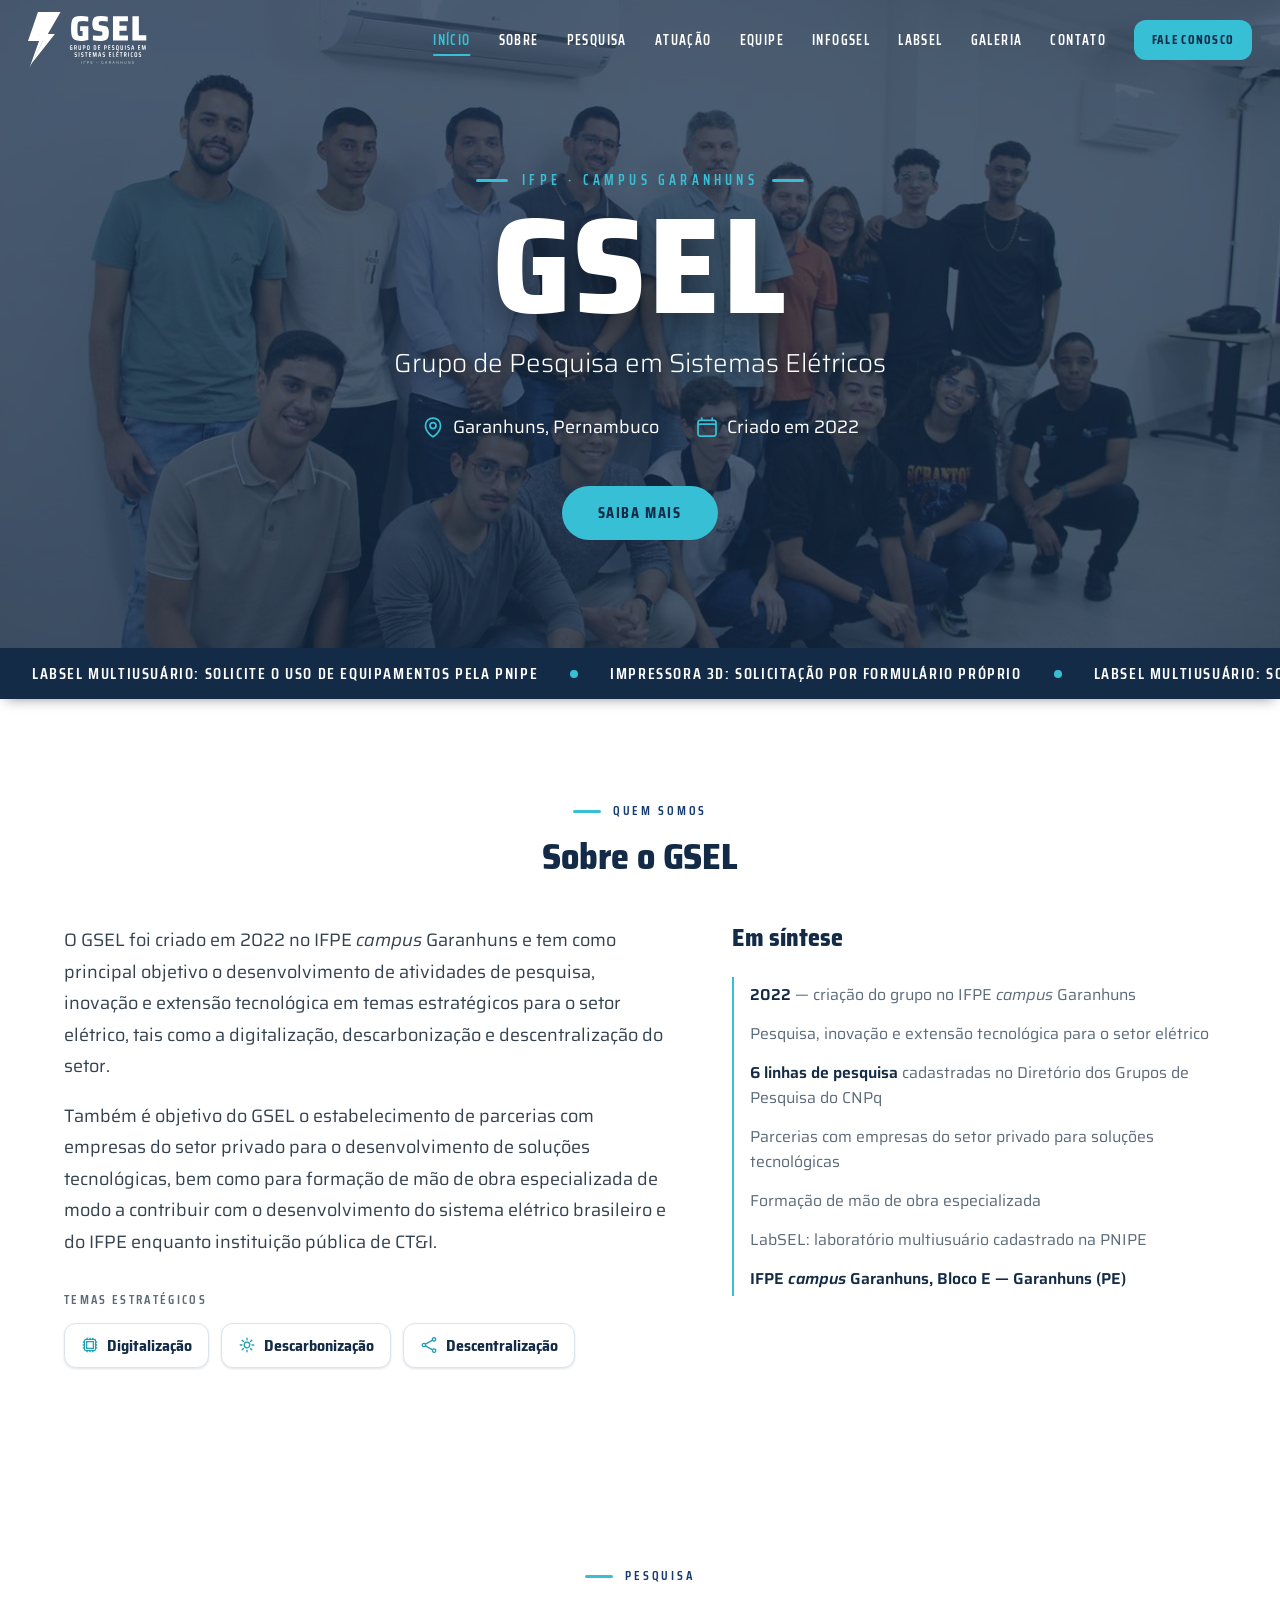
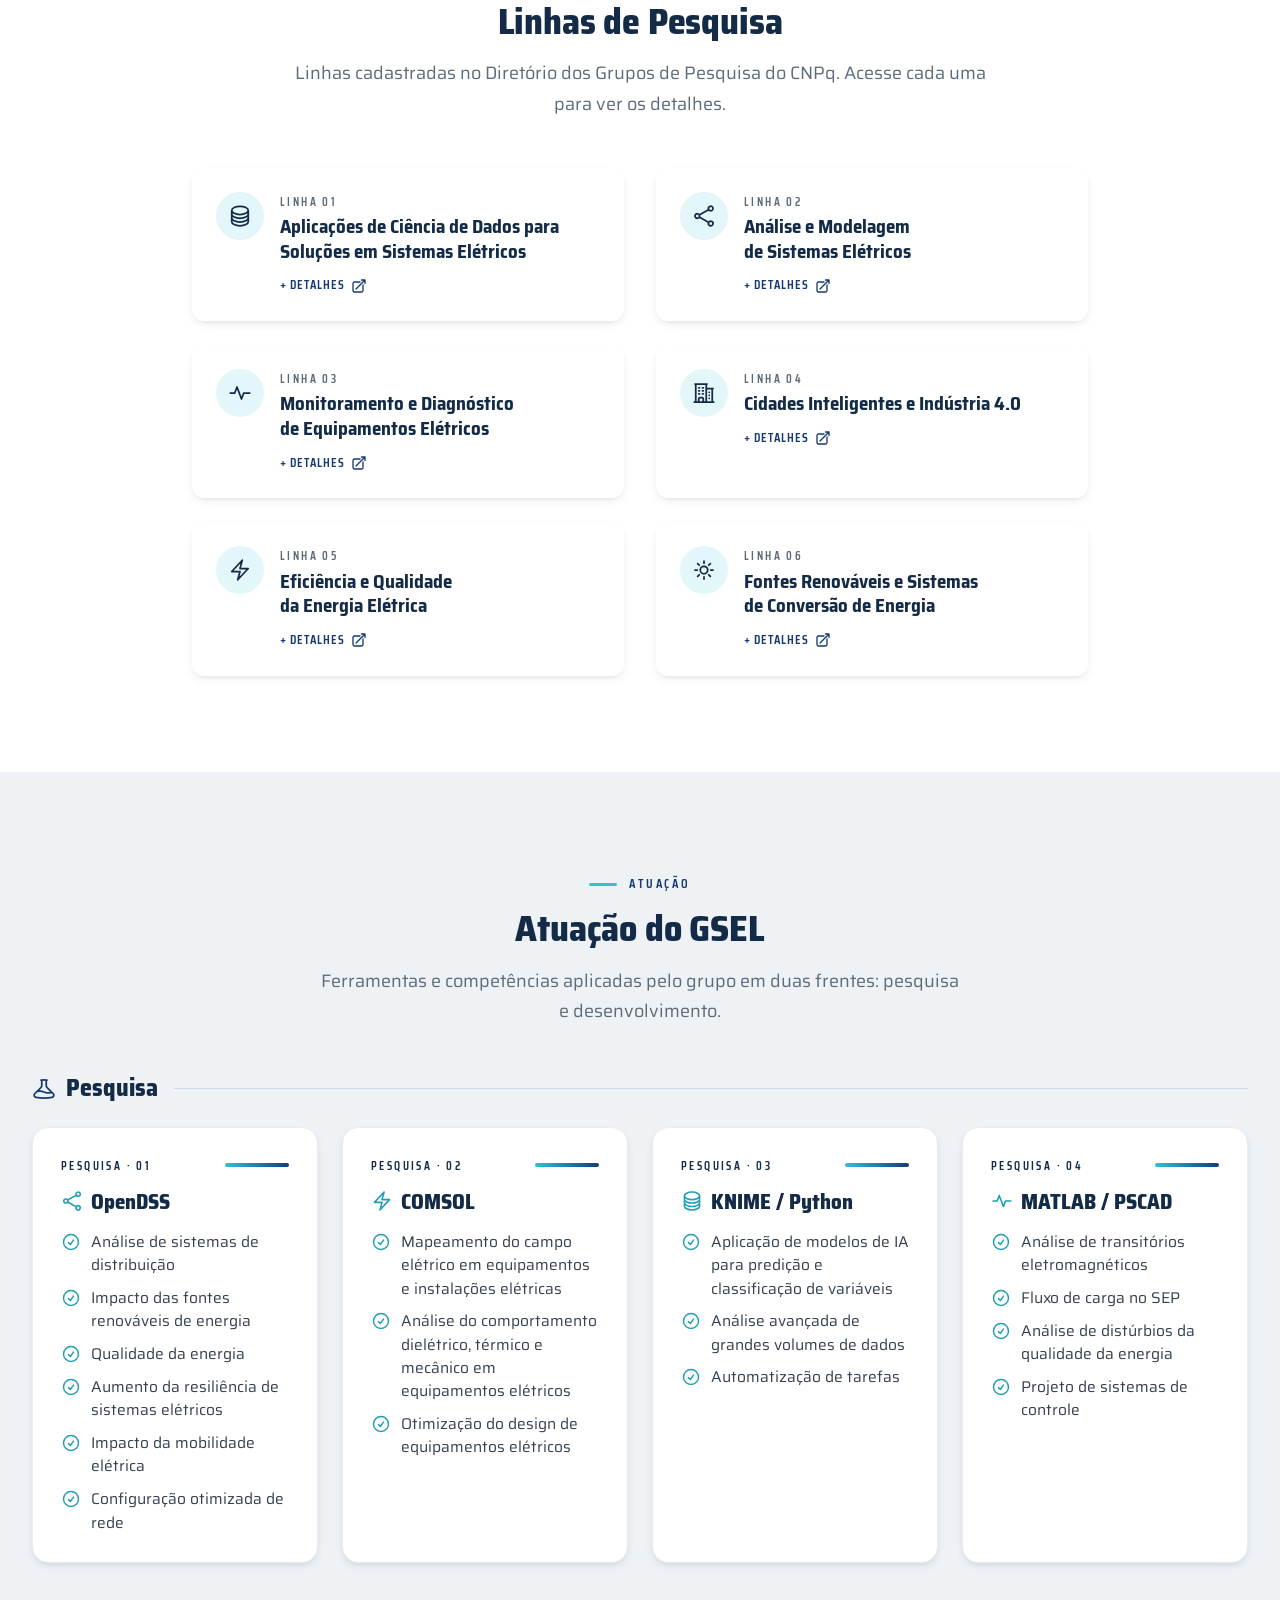
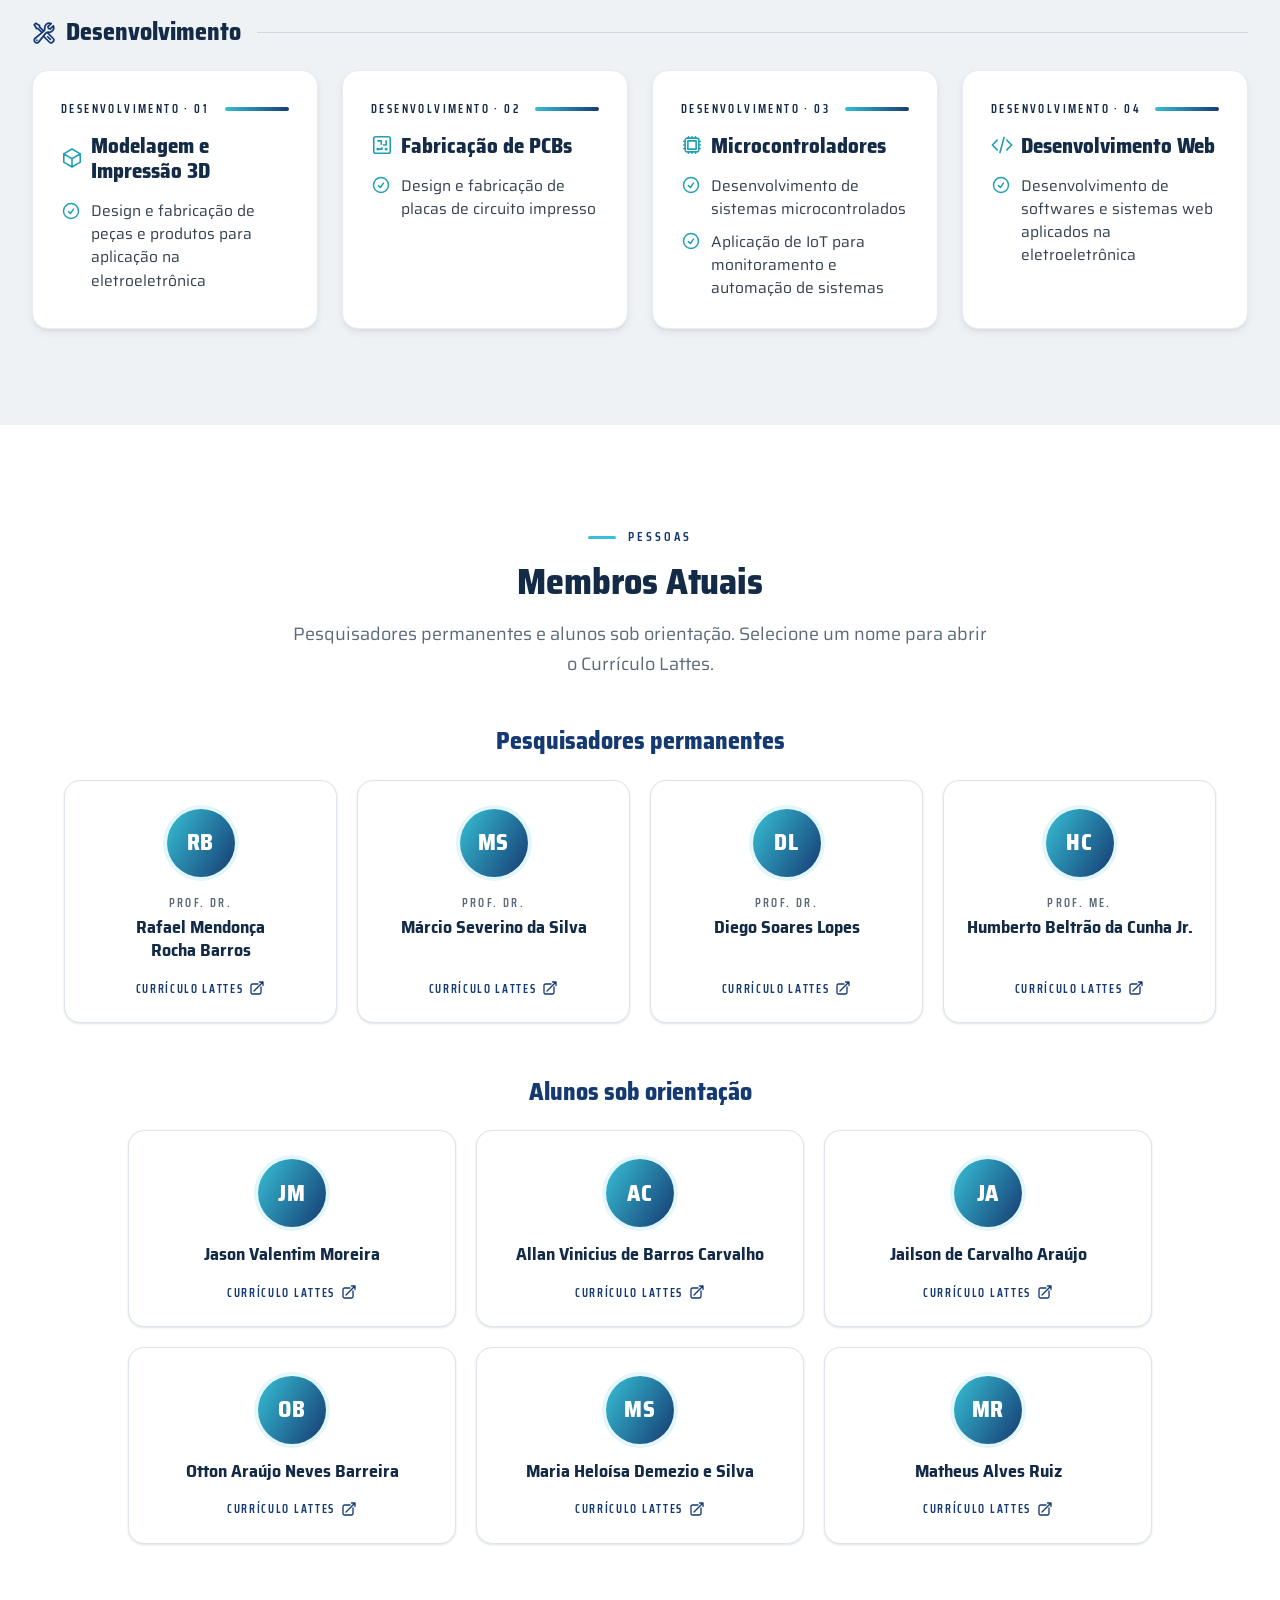
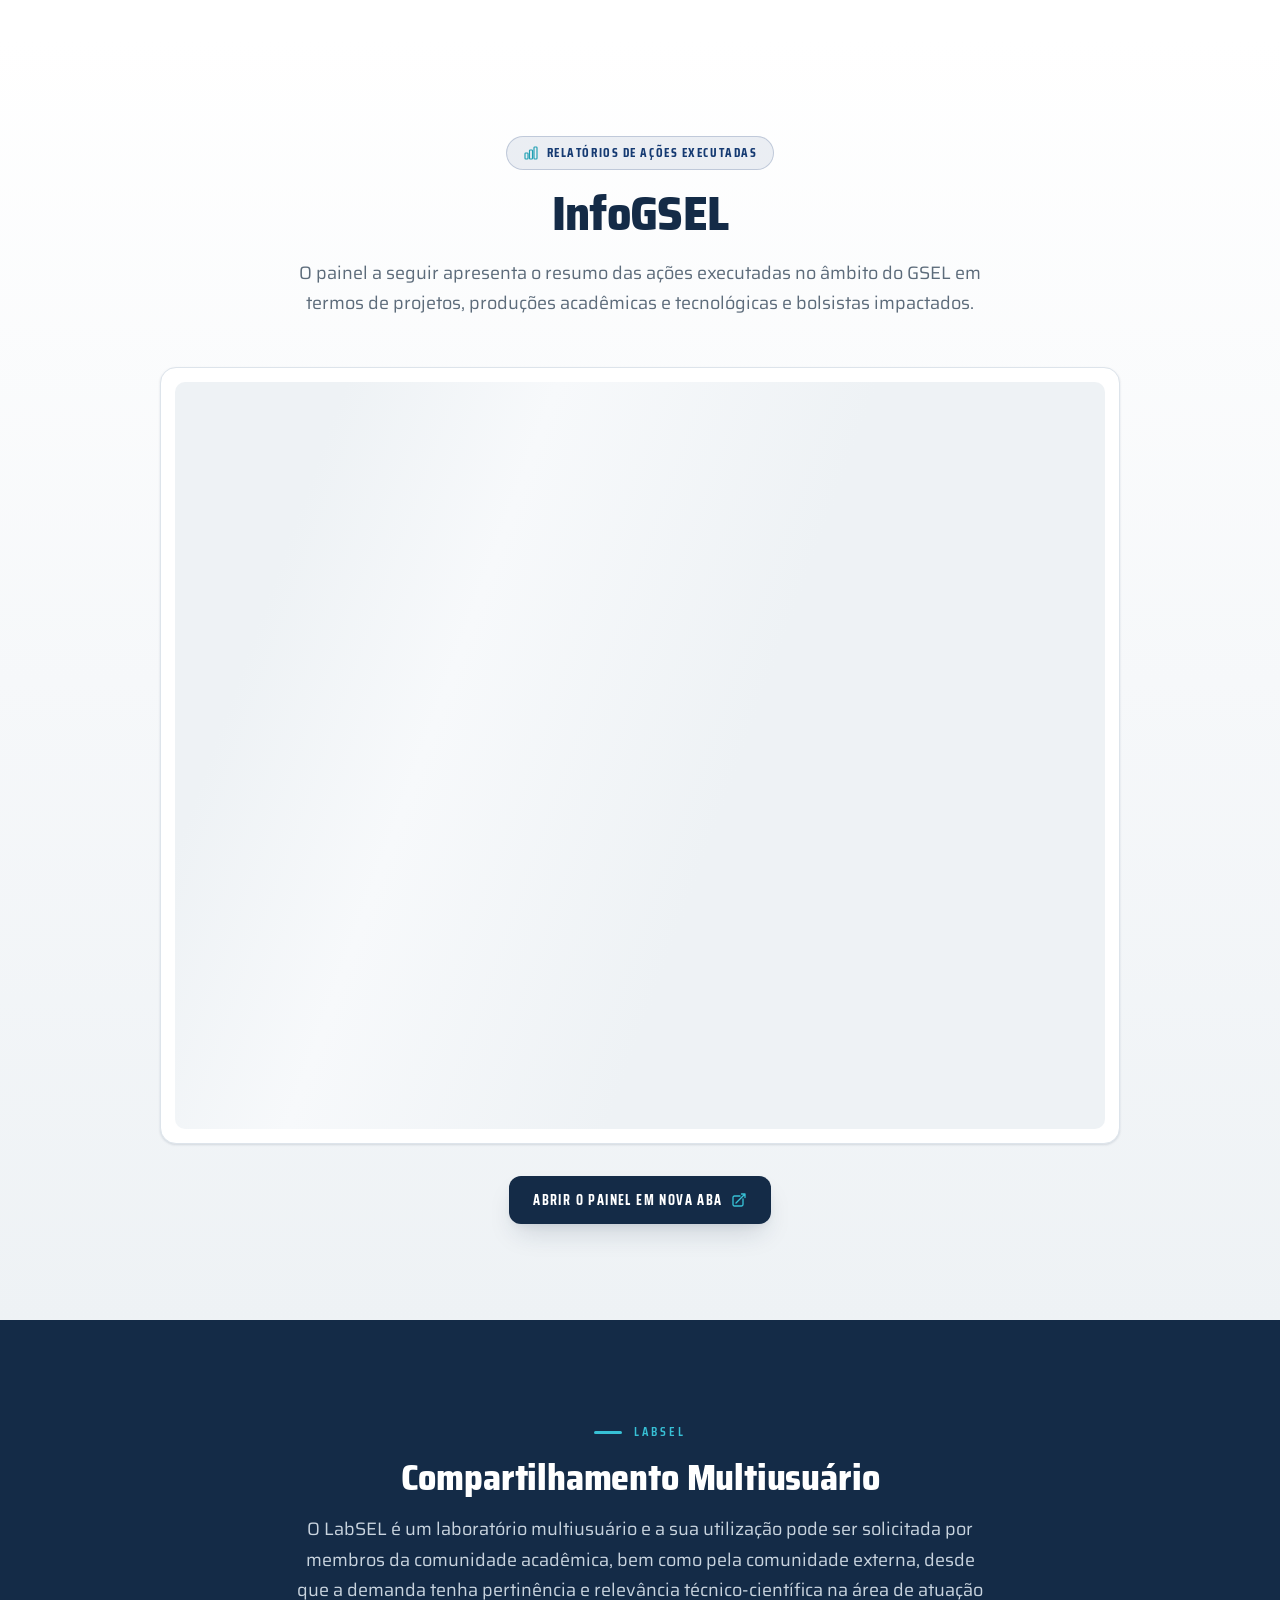
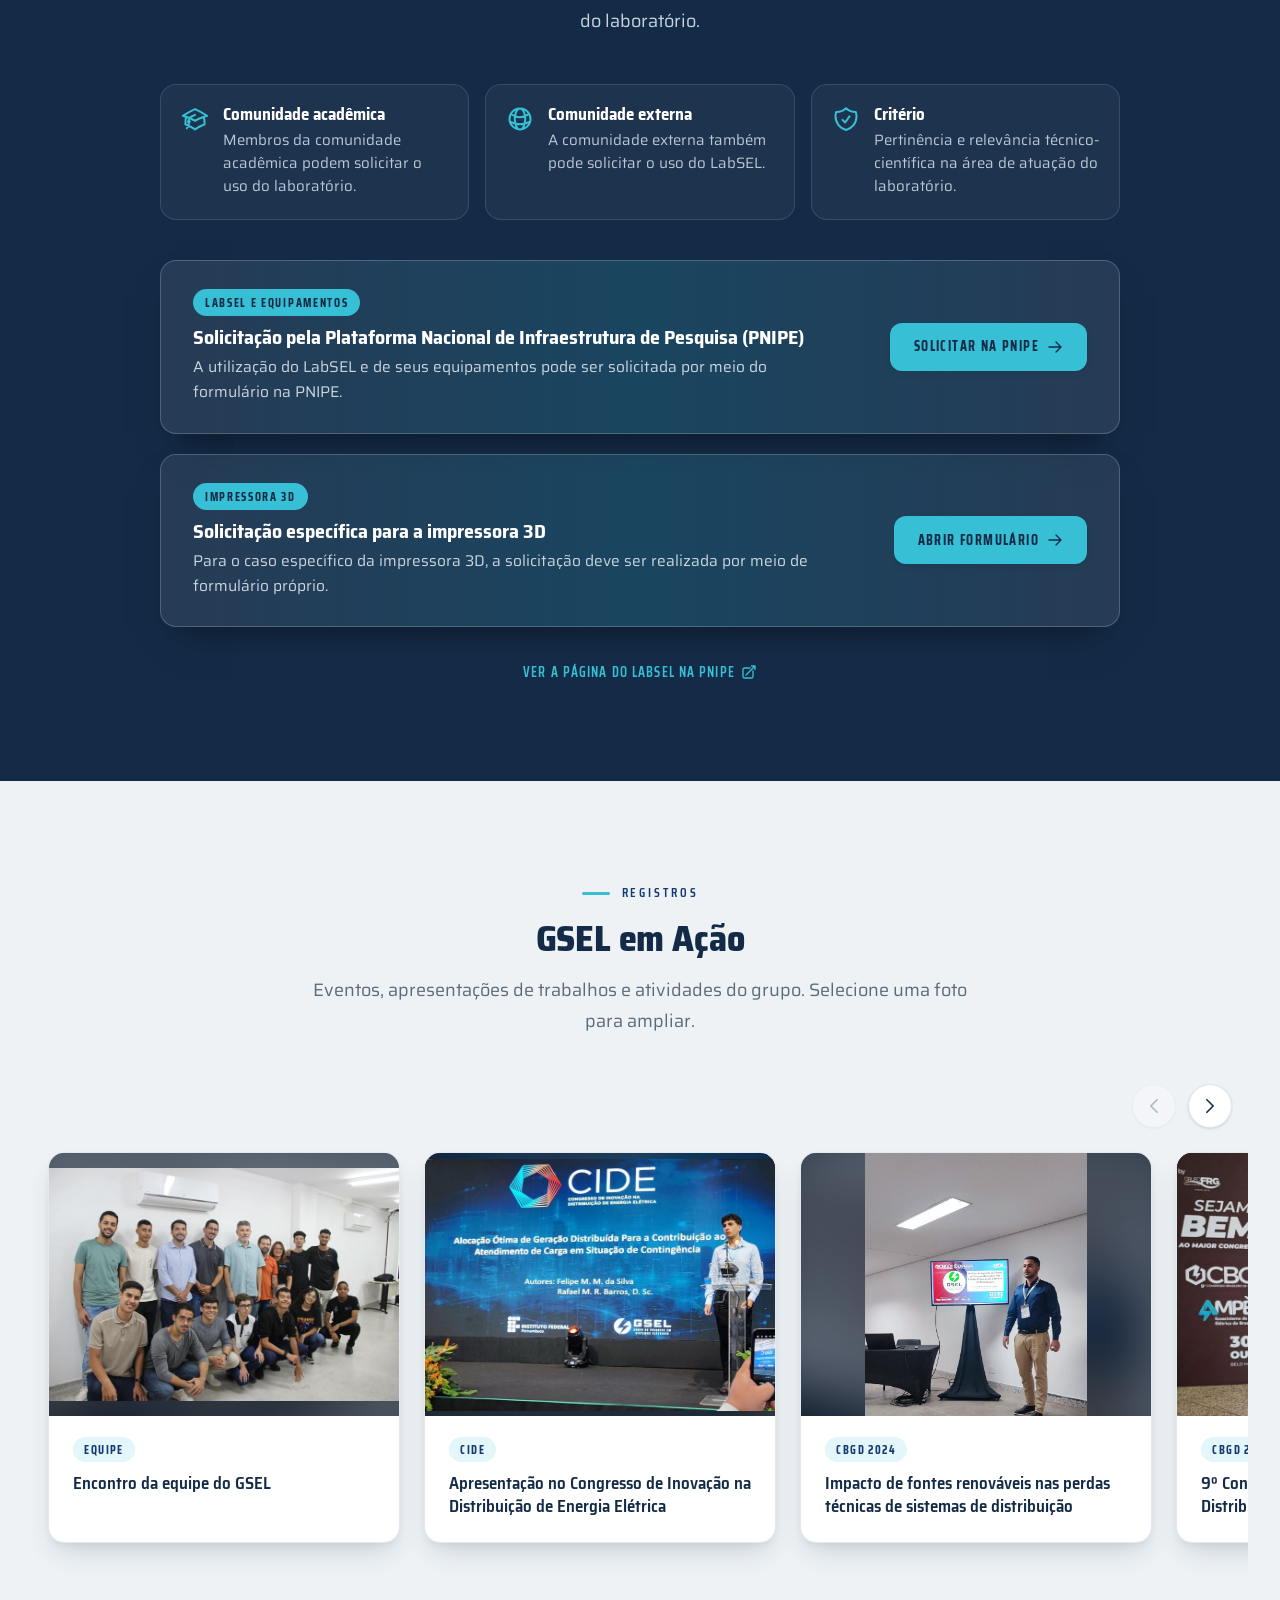
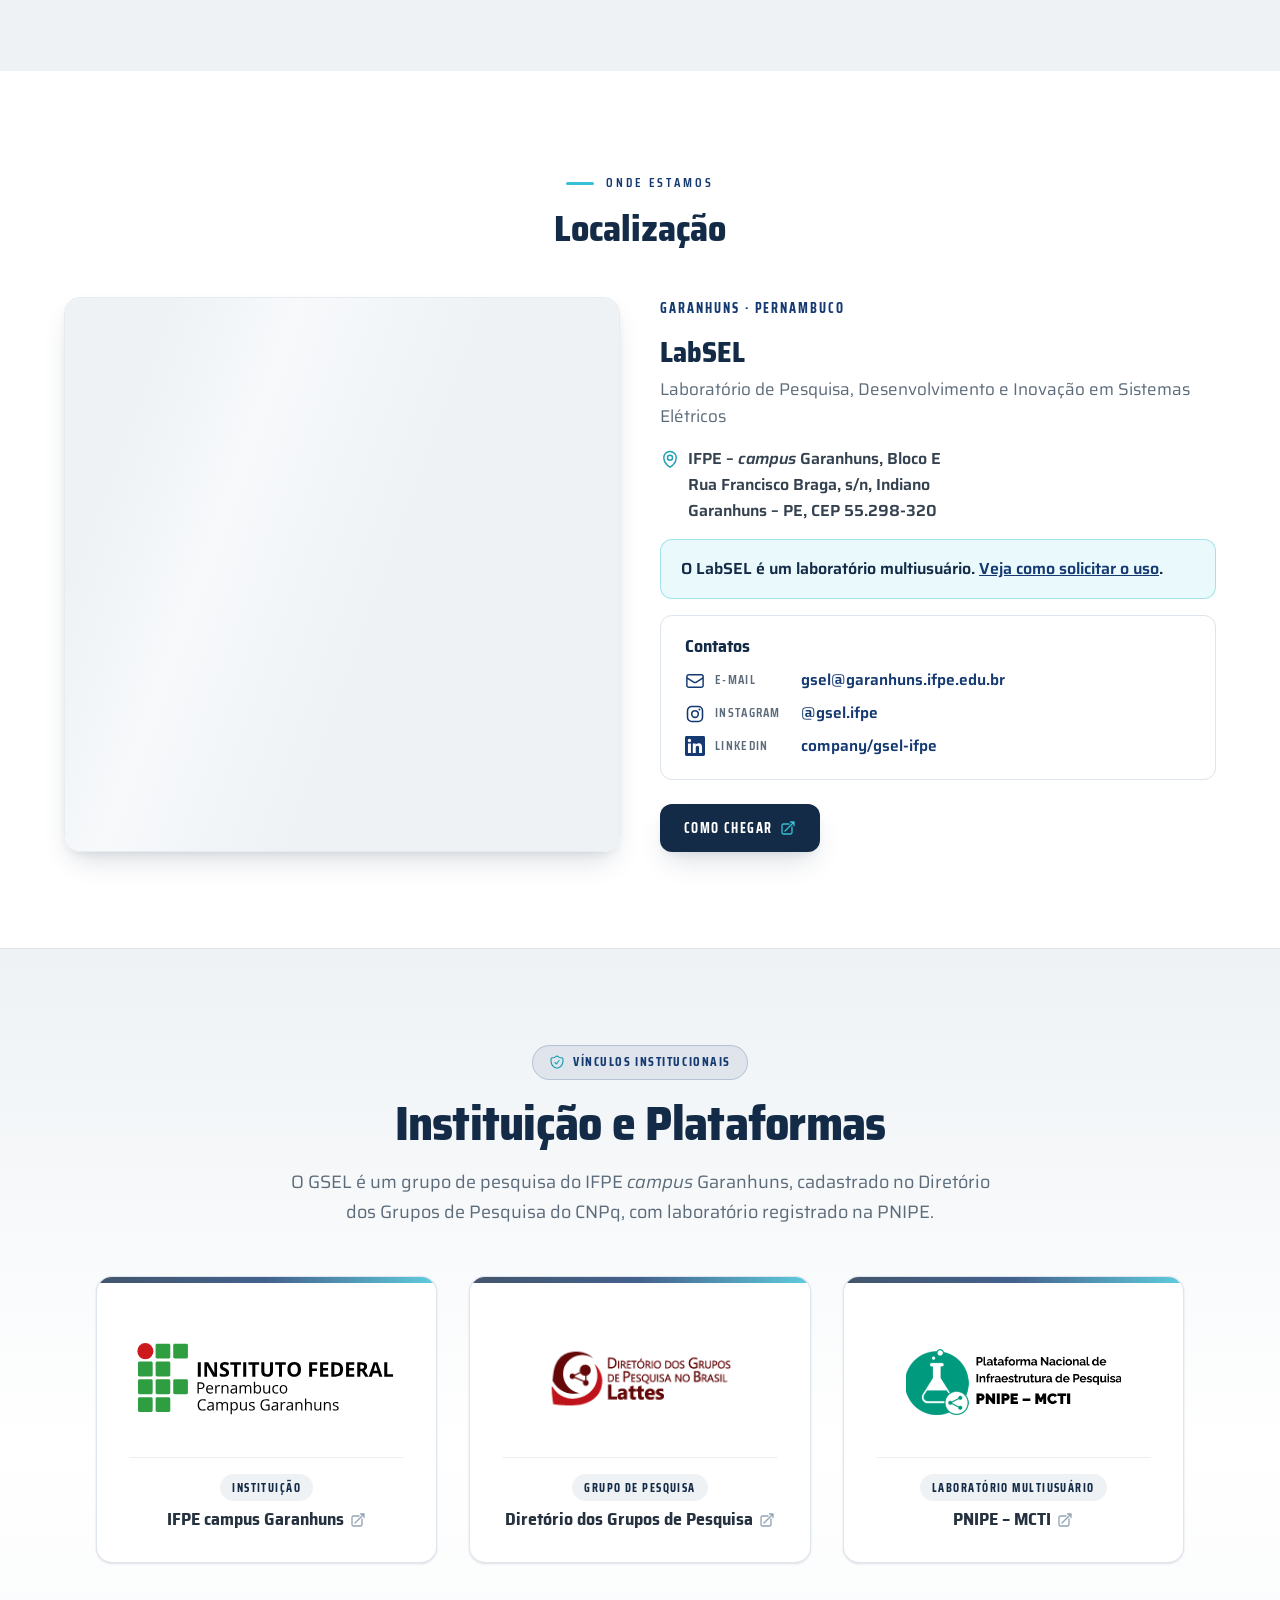
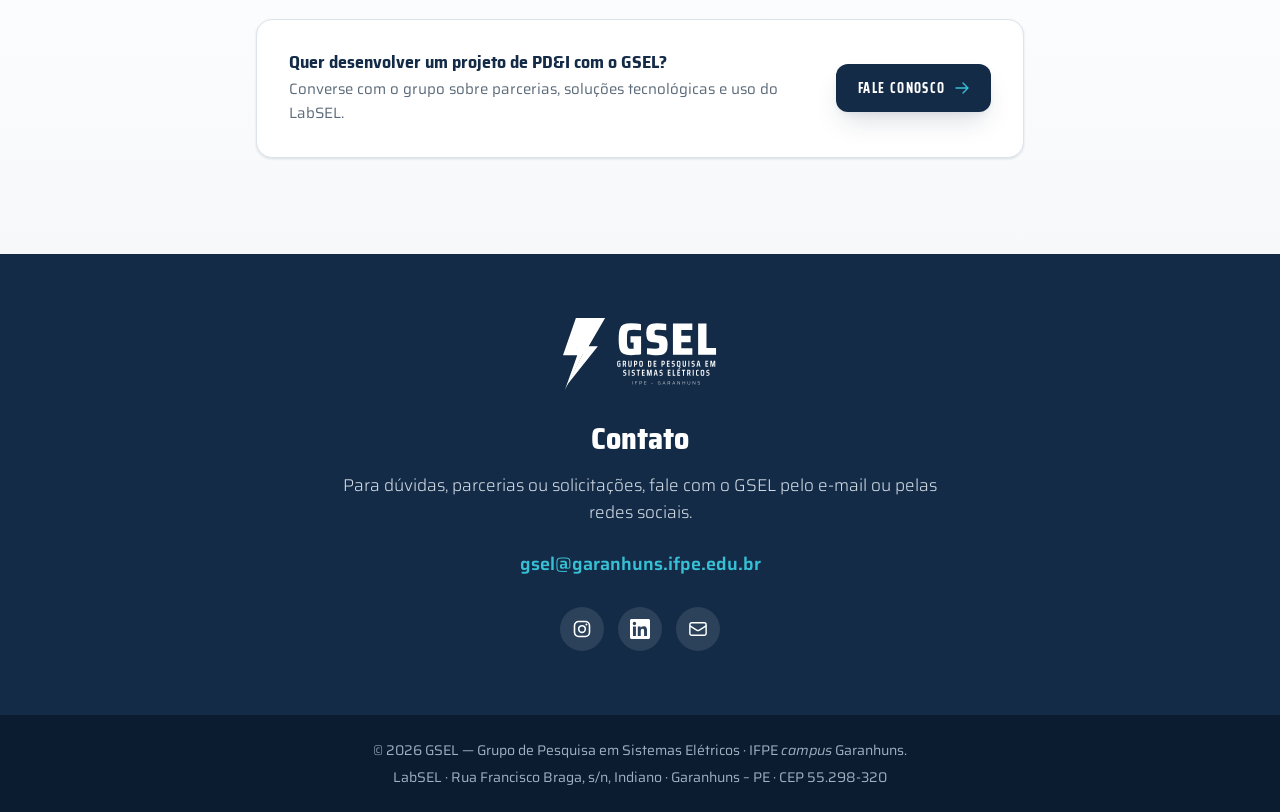
==== index.html @ 91cf92ab "Primeira versão do site do GSEL Site estático de página única, com layout inspirado no XVI CLAGTEE e" ====
<!DOCTYPE html>
<html lang="pt-BR">
<head>
  <meta charset="UTF-8">
  <meta name="viewport" content="width=device-width, initial-scale=1.0">
  <title>GSEL — Grupo de Pesquisa em Sistemas Elétricos | IFPE campus Garanhuns</title>
  <meta name="description" content="O GSEL, Grupo de Pesquisa em Sistemas Elétricos do IFPE campus Garanhuns, desenvolve pesquisa, inovação e extensão tecnológica para a digitalização, descarbonização e descentralização do setor elétrico.">
  <meta name="theme-color" content="#142B47">
  <link rel="canonical" href="https://gsel-ifpe.github.io/site/">

  <meta property="og:type" content="website">
  <meta property="og:locale" content="pt_BR">
  <meta property="og:site_name" content="GSEL — IFPE campus Garanhuns">
  <meta property="og:title" content="GSEL — Grupo de Pesquisa em Sistemas Elétricos">
  <meta property="og:description" content="Pesquisa, inovação e extensão tecnológica em sistemas elétricos no IFPE campus Garanhuns.">
  <meta property="og:url" content="https://gsel-ifpe.github.io/site/">
  <meta property="og:image" content="https://gsel-ifpe.github.io/site/assets/img/og-gsel.jpg">
  <meta property="og:image:width" content="1200">
  <meta property="og:image:height" content="630">
  <meta property="og:image:alt" content="Marca do GSEL sobre foto da equipe do grupo">
  <meta name="twitter:card" content="summary_large_image">

  <link rel="icon" href="favicon.svg" type="image/svg+xml">
  <link rel="icon" href="assets/img/favicon-32.png" type="image/png" sizes="32x32">
  <link rel="apple-touch-icon" href="assets/img/apple-touch-icon.png">

  <link rel="preconnect" href="https://fonts.googleapis.com">
  <link rel="preconnect" href="https://fonts.gstatic.com" crossorigin>
  <link href="https://fonts.googleapis.com/css2?family=Saira+Condensed:wght@500;600;700&family=Saira+Semi+Condensed:wght@600;700;800&family=Saira:wght@300;400;500;600&display=swap" rel="stylesheet">
  <link rel="preload" as="image" href="assets/img/fotos/hero-equipe-1920.jpg" imagesrcset="assets/img/fotos/hero-equipe-1280.jpg 1280w, assets/img/fotos/hero-equipe-1920.jpg 1920w" imagesizes="100vw">
  <link rel="stylesheet" href="assets/css/style.css">
  <script>document.documentElement.classList.add('js');</script>

  <script type="application/ld+json">
  {
    "@context": "https://schema.org",
    "@type": "ResearchOrganization",
    "name": "GSEL — Grupo de Pesquisa em Sistemas Elétricos",
    "alternateName": "GSEL",
    "url": "https://gsel-ifpe.github.io/site/",
    "logo": "https://gsel-ifpe.github.io/site/assets/img/apple-touch-icon.png",
    "email": "gsel@garanhuns.ifpe.edu.br",
    "foundingDate": "2022",
    "parentOrganization": {
      "@type": "CollegeOrUniversity",
      "name": "Instituto Federal de Pernambuco (IFPE) — campus Garanhuns"
    },
    "address": {
      "@type": "PostalAddress",
      "streetAddress": "Rua Francisco Braga, s/n, Indiano — IFPE campus Garanhuns, Bloco E",
      "addressLocality": "Garanhuns",
      "addressRegion": "PE",
      "postalCode": "55298-320",
      "addressCountry": "BR"
    },
    "sameAs": [
      "https://www.instagram.com/gsel.ifpe/",
      "https://www.linkedin.com/company/gsel-ifpe/",
      "http://dgp.cnpq.br/dgp/espelhogrupo/1017990317441191"
    ]
  }
  </script>
</head>
<body>
  <svg xmlns="http://www.w3.org/2000/svg" style="display:none">
    <defs>
      <symbol id="i-menu" viewBox="0 0 24 24"><path fill="none" stroke="currentColor" stroke-width="2" stroke-linecap="round" stroke-linejoin="round" d="M4 6h16M4 12h16m-7 6h7"/></symbol>
      <symbol id="i-close" viewBox="0 0 24 24"><path fill="none" stroke="currentColor" stroke-width="2" stroke-linecap="round" stroke-linejoin="round" d="M6 18L18 6M6 6l12 12"/></symbol>
      <symbol id="i-pin" viewBox="0 0 24 24"><g fill="none" stroke="currentColor" stroke-width="1.75" stroke-linecap="round" stroke-linejoin="round"><path d="M15 10.5a3 3 0 11-6 0 3 3 0 016 0z"/><path d="M19.5 10.5c0 7.142-7.5 11.25-7.5 11.25S4.5 17.642 4.5 10.5a7.5 7.5 0 1115 0z"/></g></symbol>
      <symbol id="i-calendar" viewBox="0 0 24 24"><path fill="none" stroke="currentColor" stroke-width="1.75" stroke-linecap="round" stroke-linejoin="round" d="M6.75 3v2.25M17.25 3v2.25M3 18.75V7.5a2.25 2.25 0 012.25-2.25h13.5A2.25 2.25 0 0121 7.5v11.25m-18 0A2.25 2.25 0 005.25 21h13.5A2.25 2.25 0 0021 18.75m-18 0v-7.5A2.25 2.25 0 015.25 9h13.5A2.25 2.25 0 0121 11.25v7.5"/></symbol>
      <symbol id="i-bolt" viewBox="0 0 24 24"><path fill="none" stroke="currentColor" stroke-width="1.75" stroke-linecap="round" stroke-linejoin="round" d="M3.75 13.5l10.5-11.25L12 10.5h8.25L9.75 21.75 12 13.5H3.75z"/></symbol>
      <symbol id="i-check" viewBox="0 0 24 24"><path fill="none" stroke="currentColor" stroke-width="1.75" stroke-linecap="round" stroke-linejoin="round" d="M9 12.75L11.25 15 15 9.75M21 12a9 9 0 11-18 0 9 9 0 0118 0z"/></symbol>
      <symbol id="i-arrow" viewBox="0 0 24 24"><path fill="none" stroke="currentColor" stroke-width="2" stroke-linecap="round" stroke-linejoin="round" d="M13.5 4.5L21 12m0 0l-7.5 7.5M21 12H3"/></symbol>
      <symbol id="i-external" viewBox="0 0 24 24"><path fill="none" stroke="currentColor" stroke-width="2" stroke-linecap="round" stroke-linejoin="round" d="M13.5 6H5.25A2.25 2.25 0 003 8.25v10.5A2.25 2.25 0 005.25 21h10.5A2.25 2.25 0 0018 18.75V10.5m-10.5 6L21 3m0 0h-5.25M21 3v5.25"/></symbol>
      <symbol id="i-left" viewBox="0 0 24 24"><path fill="none" stroke="currentColor" stroke-width="2" stroke-linecap="round" stroke-linejoin="round" d="M15.75 19.5L8.25 12l7.5-7.5"/></symbol>
      <symbol id="i-right" viewBox="0 0 24 24"><path fill="none" stroke="currentColor" stroke-width="2" stroke-linecap="round" stroke-linejoin="round" d="M8.25 4.5l7.5 7.5-7.5 7.5"/></symbol>
      <symbol id="i-chart" viewBox="0 0 24 24"><path fill="none" stroke="currentColor" stroke-width="1.75" stroke-linecap="round" stroke-linejoin="round" d="M3 13.125C3 12.504 3.504 12 4.125 12h2.25c.621 0 1.125.504 1.125 1.125v6.75C7.5 20.496 6.996 21 6.375 21h-2.25A1.125 1.125 0 013 19.875v-6.75zM9.75 8.625c0-.621.504-1.125 1.125-1.125h2.25c.621 0 1.125.504 1.125 1.125v11.25c0 .621-.504 1.125-1.125 1.125h-2.25a1.125 1.125 0 01-1.125-1.125V8.625zM16.5 4.125c0-.621.504-1.125 1.125-1.125h2.25C20.496 3 21 3.504 21 4.125v15.75c0 .621-.504 1.125-1.125 1.125h-2.25a1.125 1.125 0 01-1.125-1.125V4.125z"/></symbol>
      <symbol id="i-database" viewBox="0 0 24 24"><path fill="none" stroke="currentColor" stroke-width="1.75" stroke-linecap="round" stroke-linejoin="round" d="M20.25 6.375c0 2.278-3.694 4.125-8.25 4.125S3.75 8.653 3.75 6.375m16.5 0c0-2.278-3.694-4.125-8.25-4.125S3.75 4.097 3.75 6.375m16.5 0v11.25c0 2.278-3.694 4.125-8.25 4.125s-8.25-1.847-8.25-4.125V6.375m16.5 0v3.75m-16.5-3.75v3.75m16.5 0v3.75C20.25 16.153 16.556 18 12 18s-8.25-1.847-8.25-4.125v-3.75m16.5 0c0 2.278-3.694 4.125-8.25 4.125s-8.25-1.847-8.25-4.125"/></symbol>
      <symbol id="i-network" viewBox="0 0 24 24"><path fill="none" stroke="currentColor" stroke-width="1.75" stroke-linecap="round" stroke-linejoin="round" d="M7.217 10.907a2.25 2.25 0 100 2.186m0-2.186c.18.324.283.696.283 1.093s-.103.77-.283 1.093m0-2.186l9.566-5.314m-9.566 7.5l9.566 5.314m0 0a2.25 2.25 0 103.935 2.186 2.25 2.25 0 00-3.935-2.186zm0-12.814a2.25 2.25 0 103.933-2.185 2.25 2.25 0 00-3.933 2.185z"/></symbol>
      <symbol id="i-pulse" viewBox="0 0 24 24"><path fill="none" stroke="currentColor" stroke-width="1.75" stroke-linecap="round" stroke-linejoin="round" d="M2.25 12h4.5l2.25-6 4.5 12 2.25-6h6"/></symbol>
      <symbol id="i-city" viewBox="0 0 24 24"><path fill="none" stroke="currentColor" stroke-width="1.75" stroke-linecap="round" stroke-linejoin="round" d="M2.25 21h19.5m-18-18v18m10.5-18v18m6-13.5V21M6.75 6.75h.75m-.75 3h.75m-.75 3h.75m3-6h.75m-.75 3h.75m-.75 3h.75M6.75 21v-3.375c0-.621.504-1.125 1.125-1.125h2.25c.621 0 1.125.504 1.125 1.125V21M3 3h12m-.75 4.5H21m-3.75 3.75h.008v.008h-.008v-.008zm0 3h.008v.008h-.008v-.008zm0 3h.008v.008h-.008v-.008z"/></symbol>
      <symbol id="i-sun" viewBox="0 0 24 24"><path fill="none" stroke="currentColor" stroke-width="1.75" stroke-linecap="round" stroke-linejoin="round" d="M12 3v2.25m6.364.386l-1.591 1.591M21 12h-2.25m-.386 6.364l-1.591-1.591M12 18.75V21m-4.773-4.227l-1.591 1.591M5.25 12H3m4.227-4.773L5.636 5.636M15.75 12a3.75 3.75 0 11-7.5 0 3.75 3.75 0 017.5 0z"/></symbol>
      <symbol id="i-beaker" viewBox="0 0 24 24"><path fill="none" stroke="currentColor" stroke-width="1.75" stroke-linecap="round" stroke-linejoin="round" d="M9.75 3.104v5.714a2.25 2.25 0 01-.659 1.591L5 14.5M9.75 3.104c-.251.023-.501.05-.75.082m.75-.082a24.301 24.301 0 014.5 0m0 0v5.714c0 .597.237 1.17.659 1.591L19.8 15.3M14.25 3.104c.251.023.501.05.75.082M19.8 15.3l-1.57.393A9.065 9.065 0 0112 15a9.065 9.065 0 00-6.23-.693L5 14.5m14.8.8l1.402 1.402c1.232 1.232.65 3.318-1.067 3.611A48.309 48.309 0 0112 21c-2.773 0-5.491-.235-8.135-.687-1.718-.293-2.3-2.379-1.067-3.61L5 14.5"/></symbol>
      <symbol id="i-tools" viewBox="0 0 24 24"><path fill="none" stroke="currentColor" stroke-width="1.75" stroke-linecap="round" stroke-linejoin="round" d="M11.42 15.17L17.25 21A2.652 2.652 0 0021 17.25l-5.877-5.877M11.42 15.17l2.496-3.03c.317-.384.74-.626 1.208-.766M11.42 15.17l-4.655 5.653a2.548 2.548 0 11-3.586-3.586l6.837-5.63m5.108-.233c.55-.164 1.163-.188 1.743-.14a4.5 4.5 0 004.486-6.336l-3.276 3.277a3.004 3.004 0 01-2.25-2.25l3.276-3.276a4.5 4.5 0 00-6.336 4.486c.091 1.076-.071 2.264-.904 2.95l-.102.085m-1.745 1.437L5.909 7.5H4.5L2.25 3.75l1.5-1.5L7.5 4.5v1.409l4.26 4.26m-1.745 1.437l1.745-1.437m6.615 8.206L15.75 15.75M4.867 19.125h.008v.008h-.008v-.008z"/></symbol>
      <symbol id="i-cube" viewBox="0 0 24 24"><path fill="none" stroke="currentColor" stroke-width="1.75" stroke-linecap="round" stroke-linejoin="round" d="M21 7.5l-9-5.25L3 7.5m18 0l-9 5.25m9-5.25v9l-9 5.25M3 7.5l9 5.25M3 7.5v9l9 5.25m0-9v9"/></symbol>
      <symbol id="i-chip" viewBox="0 0 24 24"><path fill="none" stroke="currentColor" stroke-width="1.75" stroke-linecap="round" stroke-linejoin="round" d="M8.25 3v1.5M4.5 8.25H3m18 0h-1.5M4.5 12H3m18 0h-1.5m-15 3.75H3m18 0h-1.5M8.25 19.5V21M12 3v1.5m0 15V21m3.75-18v1.5m0 15V21m-9-1.5h10.5a2.25 2.25 0 002.25-2.25V6.75a2.25 2.25 0 00-2.25-2.25H6.75A2.25 2.25 0 004.5 6.75v10.5a2.25 2.25 0 002.25 2.25zm.75-12h9v9h-9v-9z"/></symbol>
      <symbol id="i-board" viewBox="0 0 24 24"><g fill="none" stroke="currentColor" stroke-width="1.75" stroke-linecap="round" stroke-linejoin="round"><rect x="3" y="3" width="18" height="18" rx="2.25"/><path d="M7.5 7.5h3.75v3.75M16.5 7.5v4.5h-3m-6 4.5h4.5V15"/><circle cx="7.5" cy="16.5" r=".75"/><circle cx="16.5" cy="16.5" r=".75"/></g></symbol>
      <symbol id="i-code" viewBox="0 0 24 24"><path fill="none" stroke="currentColor" stroke-width="1.75" stroke-linecap="round" stroke-linejoin="round" d="M17.25 6.75L22.5 12l-5.25 5.25m-10.5 0L1.5 12l5.25-5.25m7.5-3l-4.5 16.5"/></symbol>
      <symbol id="i-cap" viewBox="0 0 24 24"><path fill="none" stroke="currentColor" stroke-width="1.75" stroke-linecap="round" stroke-linejoin="round" d="M4.26 10.147a60.436 60.436 0 00-.491 6.347A48.627 48.627 0 0112 20.904a48.627 48.627 0 018.232-4.41 60.46 60.46 0 00-.491-6.347m-15.482 0a50.57 50.57 0 00-2.658-.813A59.905 59.905 0 0112 3.493a59.902 59.902 0 0110.399 5.84c-.896.248-1.783.52-2.658.814m-15.482 0A50.697 50.697 0 0112 13.489a50.702 50.702 0 017.74-3.342M6.75 15a.75.75 0 100-1.5.75.75 0 000 1.5zm0 0v-3.675A55.378 55.378 0 0112 8.443m-7.007 11.55A5.981 5.981 0 006.75 15.75v-1.5"/></symbol>
      <symbol id="i-globe" viewBox="0 0 24 24"><path fill="none" stroke="currentColor" stroke-width="1.75" stroke-linecap="round" stroke-linejoin="round" d="M12 21a9.004 9.004 0 008.716-6.747M12 21a9.004 9.004 0 01-8.716-6.747M12 21c2.485 0 4.5-4.03 4.5-9S14.485 3 12 3m0 18c-2.485 0-4.5-4.03-4.5-9S9.515 3 12 3m0 0a8.997 8.997 0 017.843 4.582M12 3a8.997 8.997 0 00-7.843 4.582m15.686 0A11.953 11.953 0 0112 10.5c-2.998 0-5.74-1.1-7.843-2.918m15.686 0A8.959 8.959 0 0121 12c0 .778-.099 1.533-.284 2.253m0 0A17.919 17.919 0 0112 16.5c-3.162 0-6.133-.815-8.716-2.247m0 0A9.015 9.015 0 013 12c0-1.605.42-3.113 1.157-4.418"/></symbol>
      <symbol id="i-shield" viewBox="0 0 24 24"><path fill="none" stroke="currentColor" stroke-width="1.75" stroke-linecap="round" stroke-linejoin="round" d="M9 12.75L11.25 15 15 9.75m-3-7.036A11.959 11.959 0 013.598 6 11.99 11.99 0 003 9.749c0 5.592 3.824 10.29 9 11.623 5.176-1.332 9-6.03 9-11.622 0-1.31-.21-2.571-.598-3.751h-.152c-3.196 0-6.1-1.248-8.25-3.285z"/></symbol>
      <symbol id="i-mail" viewBox="0 0 24 24"><path fill="none" stroke="currentColor" stroke-width="1.75" stroke-linecap="round" stroke-linejoin="round" d="M21.75 6.75v10.5a2.25 2.25 0 01-2.25 2.25h-15a2.25 2.25 0 01-2.25-2.25V6.75m19.5 0A2.25 2.25 0 0019.5 4.5h-15a2.25 2.25 0 00-2.25 2.25m19.5 0v.243a2.25 2.25 0 01-1.07 1.916l-7.5 4.615a2.25 2.25 0 01-2.36 0L3.32 8.91a2.25 2.25 0 01-1.07-1.916V6.75"/></symbol>
      <symbol id="i-expand" viewBox="0 0 24 24"><path fill="none" stroke="currentColor" stroke-width="2" stroke-linecap="round" stroke-linejoin="round" d="M3.75 3.75v4.5m0-4.5h4.5m-4.5 0L9 9M3.75 20.25v-4.5m0 4.5h4.5m-4.5 0L9 15M20.25 3.75h-4.5m4.5 0v4.5m0-4.5L15 9m5.25 11.25h-4.5m4.5 0v-4.5m0 4.5L15 15"/></symbol>
      <symbol id="i-instagram" viewBox="0 0 24 24"><g fill="none" stroke="currentColor" stroke-width="1.9" stroke-linecap="round" stroke-linejoin="round"><rect x="3" y="3" width="18" height="18" rx="5"/><circle cx="12" cy="12" r="4"/></g><circle cx="17.3" cy="6.7" r="1.2" fill="currentColor"/></symbol>
      <symbol id="i-linkedin" viewBox="0 0 24 24"><path fill="currentColor" d="M20.45 20.45h-3.56v-5.57c0-1.33-.02-3.04-1.85-3.04-1.85 0-2.14 1.45-2.14 2.94v5.67H9.34V9h3.42v1.56h.05c.48-.9 1.64-1.85 3.37-1.85 3.6 0 4.27 2.37 4.27 5.46v6.28zM5.34 7.43a2.06 2.06 0 110-4.13 2.06 2.06 0 010 4.13zM7.12 20.45H3.56V9h3.56v11.45zM22.22 0H1.77C.79 0 0 .77 0 1.73v20.54C0 23.23.79 24 1.77 24h20.45c.98 0 1.78-.77 1.78-1.73V1.73C24 .77 23.2 0 22.22 0z"/></symbol>
    </defs>
  </svg>

  <a class="skip-link" href="#conteudo">Pular para o conteúdo</a>

  <nav class="site-nav" id="site-nav" aria-label="Navegação principal">
    <div class="nav-inner">
      <a class="brand" href="#inicio" aria-label="GSEL, ir ao início">
        <img src="assets/img/marca/gsel-horizontal-branco.svg" alt="GSEL — Grupo de Pesquisa em Sistemas Elétricos" width="119" height="56">
      </a>
      <div class="nav-links">
        <a class="nav-link" href="#inicio">Início</a>
        <a class="nav-link" href="#sobre">Sobre</a>
        <a class="nav-link" href="#linhas">Pesquisa</a>
        <a class="nav-link" href="#atuacao">Atuação</a>
        <a class="nav-link" href="#equipe">Equipe</a>
        <a class="nav-link" href="#infogsel">InfoGSEL</a>
        <a class="nav-link" href="#labsel">LabSEL</a>
        <a class="nav-link" href="#galeria">Galeria</a>
        <a class="nav-link" href="#contato">Contato</a>
        <a class="btn btn--ciano nav-cta" href="#contato">Fale conosco</a>
      </div>
      <button class="nav-toggle" type="button" aria-label="Abrir menu de navegação" aria-expanded="false" aria-controls="mobile-menu">
        <svg class="icon" aria-hidden="true" focusable="false"><use href="#i-menu"/></svg>
      </button>
    </div>
  </nav>

  <div class="mobile-menu" id="mobile-menu" role="dialog" aria-modal="true" aria-label="Menu de navegação" aria-hidden="true">
    <button class="mobile-close" type="button" aria-label="Fechar menu de navegação">
      <svg class="icon" aria-hidden="true" focusable="false"><use href="#i-close"/></svg>
    </button>
    <nav class="mobile-nav" aria-label="Navegação no celular">
      <img src="assets/img/marca/gsel-horizontal-colorido.svg" alt="GSEL" width="128" height="60">
      <a href="#inicio">Início</a>
      <a href="#sobre">Sobre</a>
      <a href="#linhas">Linhas de Pesquisa</a>
      <a href="#atuacao">Atuação</a>
      <a href="#equipe">Equipe</a>
      <a href="#infogsel">InfoGSEL</a>
      <a href="#labsel">LabSEL</a>
      <a href="#galeria">Galeria</a>
      <a href="#localizacao">Localização</a>
      <a href="#contato">Contato</a>
      <a class="btn btn--ciano" href="mailto:gsel@garanhuns.ifpe.edu.br">Fale conosco</a>
    </nav>
  </div>

  <header class="hero" id="inicio">
    <img class="hero-bg" src="assets/img/fotos/hero-equipe-1920.jpg" srcset="assets/img/fotos/hero-equipe-1280.jpg 1280w, assets/img/fotos/hero-equipe-1920.jpg 1920w" sizes="100vw" alt="" fetchpriority="high">
    <div class="hero-content">
      <p class="hero-kicker rise" style="--i:0">IFPE · campus Garanhuns</p>
      <h1 class="hero-title rise" style="--i:1">GSEL</h1>
      <p class="hero-sub rise" style="--i:2">Grupo de Pesquisa em Sistemas Elétricos</p>
      <div class="hero-meta rise" style="--i:3">
        <span><svg class="icon" aria-hidden="true" focusable="false"><use href="#i-pin"/></svg>Garanhuns, Pernambuco</span>
        <span><svg class="icon" aria-hidden="true" focusable="false"><use href="#i-calendar"/></svg>Criado em 2022</span>
      </div>
      <a class="btn btn--ciano hero-cta rise" style="--i:4" href="#sobre">Saiba mais</a>
    </div>
  </header>

  <a class="marquee" href="#labsel" aria-label="LabSEL multiusuário: solicite o uso de equipamentos pela PNIPE. Impressora 3D: solicitação por formulário próprio.">
    <div class="marquee-track" aria-hidden="true">
      <div class="marquee-group">
        <span class="marquee-item"><span class="marquee-text">LabSEL multiusuário: solicite o uso de equipamentos pela PNIPE</span><span class="marquee-dot"></span></span>
        <span class="marquee-item"><span class="marquee-text">Impressora 3D: solicitação por formulário próprio</span><span class="marquee-dot"></span></span>
        <span class="marquee-item"><span class="marquee-text">LabSEL multiusuário: solicite o uso de equipamentos pela PNIPE</span><span class="marquee-dot"></span></span>
        <span class="marquee-item"><span class="marquee-text">Impressora 3D: solicitação por formulário próprio</span><span class="marquee-dot"></span></span>
      </div>
      <div class="marquee-group">
        <span class="marquee-item"><span class="marquee-text">LabSEL multiusuário: solicite o uso de equipamentos pela PNIPE</span><span class="marquee-dot"></span></span>
        <span class="marquee-item"><span class="marquee-text">Impressora 3D: solicitação por formulário próprio</span><span class="marquee-dot"></span></span>
        <span class="marquee-item"><span class="marquee-text">LabSEL multiusuário: solicite o uso de equipamentos pela PNIPE</span><span class="marquee-dot"></span></span>
        <span class="marquee-item"><span class="marquee-text">Impressora 3D: solicitação por formulário próprio</span><span class="marquee-dot"></span></span>
      </div>
    </div>
  </a>

  <main id="conteudo">

    <!-- Sobre -->
    <section class="section" id="sobre">
      <div class="container">
        <div class="section-head reveal">
          <span class="overline">Quem somos</span>
          <h2 class="section-title">Sobre o GSEL</h2>
        </div>
        <div class="about-grid measure-6xl">
          <div class="reveal">
            <div class="prose">
              <p>O GSEL foi criado em 2022 no IFPE <em>campus</em> Garanhuns e tem como principal objetivo o desenvolvimento de atividades de pesquisa, inovação e extensão tecnológica em temas estratégicos para o setor elétrico, tais como a digitalização, descarbonização e descentralização do setor.</p>
              <p>Também é objetivo do GSEL o estabelecimento de parcerias com empresas do setor privado para o desenvolvimento de soluções tecnológicas, bem como para formação de mão de obra especializada de modo a contribuir com o desenvolvimento do sistema elétrico brasileiro e do IFPE enquanto instituição pública de CT&amp;I.</p>
            </div>
            <div class="themes">
              <span class="themes-label">Temas estratégicos</span>
              <ul class="themes-list">
                <li class="theme-chip"><svg class="icon-sm" aria-hidden="true" focusable="false"><use href="#i-chip"/></svg>Digitalização</li>
                <li class="theme-chip"><svg class="icon-sm" aria-hidden="true" focusable="false"><use href="#i-sun"/></svg>Descarbonização</li>
                <li class="theme-chip"><svg class="icon-sm" aria-hidden="true" focusable="false"><use href="#i-network"/></svg>Descentralização</li>
              </ul>
            </div>
          </div>
          <div class="summary reveal" style="--i:1">
            <h3>Em síntese</h3>
            <ul class="summary-list">
              <li><strong>2022</strong> — criação do grupo no IFPE <em>campus</em> Garanhuns</li>
              <li>Pesquisa, inovação e extensão tecnológica para o setor elétrico</li>
              <li><strong>6 linhas de pesquisa</strong> cadastradas no Diretório dos Grupos de Pesquisa do CNPq</li>
              <li>Parcerias com empresas do setor privado para soluções tecnológicas</li>
              <li>Formação de mão de obra especializada</li>
              <li>LabSEL: laboratório multiusuário cadastrado na PNIPE</li>
              <li>IFPE <em>campus</em> Garanhuns, Bloco E — Garanhuns (PE)</li>
            </ul>
          </div>
        </div>
      </div>
    </section>

    <!-- Linhas de pesquisa -->
    <section class="section" id="linhas">
      <div class="container">
        <div class="section-head reveal">
          <span class="overline">Pesquisa</span>
          <h2 class="section-title">Linhas de Pesquisa</h2>
          <p class="section-lead">Linhas cadastradas no Diretório dos Grupos de Pesquisa do CNPq. Acesse cada uma para ver os detalhes.</p>
        </div>
        <ul class="lines-grid measure-4xl">
          <li class="reveal">
            <article class="line-card">
              <span class="icon-badge"><svg class="icon" aria-hidden="true" focusable="false"><use href="#i-database"/></svg></span>
              <div>
                <span class="line-tag">Linha 01</span>
                <h3>Aplicações de Ciência de Dados para Soluções em Sistemas Elétricos</h3>
                <a class="text-link" href="http://dgp.cnpq.br/dgp/espelholinha/10179903174411911339079" target="_blank" rel="noopener">+ detalhes <svg class="icon-sm" aria-hidden="true" focusable="false"><use href="#i-external"/></svg><span class="sr-only">(abre em nova aba)</span></a>
              </div>
            </article>
          </li>
          <li class="reveal" style="--i:1">
            <article class="line-card">
              <span class="icon-badge"><svg class="icon" aria-hidden="true" focusable="false"><use href="#i-network"/></svg></span>
              <div>
                <span class="line-tag">Linha 02</span>
                <h3>Análise e Modelagem de Sistemas Elétricos</h3>
                <a class="text-link" href="http://dgp.cnpq.br/dgp/espelholinha/10179903174411911339195" target="_blank" rel="noopener">+ detalhes <svg class="icon-sm" aria-hidden="true" focusable="false"><use href="#i-external"/></svg><span class="sr-only">(abre em nova aba)</span></a>
              </div>
            </article>
          </li>
          <li class="reveal">
            <article class="line-card">
              <span class="icon-badge"><svg class="icon" aria-hidden="true" focusable="false"><use href="#i-pulse"/></svg></span>
              <div>
                <span class="line-tag">Linha 03</span>
                <h3>Monitoramento e Diagnóstico de Equipamentos Elétricos</h3>
                <a class="text-link" href="http://dgp.cnpq.br/dgp/espelholinha/10179903174411911339109" target="_blank" rel="noopener">+ detalhes <svg class="icon-sm" aria-hidden="true" focusable="false"><use href="#i-external"/></svg><span class="sr-only">(abre em nova aba)</span></a>
              </div>
            </article>
          </li>
          <li class="reveal" style="--i:1">
            <article class="line-card">
              <span class="icon-badge"><svg class="icon" aria-hidden="true" focusable="false"><use href="#i-city"/></svg></span>
              <div>
                <span class="line-tag">Linha 04</span>
                <h3>Cidades Inteligentes e Indústria 4.0</h3>
                <a class="text-link" href="http://dgp.cnpq.br/dgp/espelholinha/1017990317441191679003" target="_blank" rel="noopener">+ detalhes <svg class="icon-sm" aria-hidden="true" focusable="false"><use href="#i-external"/></svg><span class="sr-only">(abre em nova aba)</span></a>
              </div>
            </article>
          </li>
          <li class="reveal">
            <article class="line-card">
              <span class="icon-badge"><svg class="icon" aria-hidden="true" focusable="false"><use href="#i-bolt"/></svg></span>
              <div>
                <span class="line-tag">Linha 05</span>
                <h3>Eficiência e Qualidade da Energia Elétrica</h3>
                <a class="text-link" href="http://dgp.cnpq.br/dgp/espelholinha/1017990317441191414555" target="_blank" rel="noopener">+ detalhes <svg class="icon-sm" aria-hidden="true" focusable="false"><use href="#i-external"/></svg><span class="sr-only">(abre em nova aba)</span></a>
              </div>
            </article>
          </li>
          <li class="reveal" style="--i:1">
            <article class="line-card">
              <span class="icon-badge"><svg class="icon" aria-hidden="true" focusable="false"><use href="#i-sun"/></svg></span>
              <div>
                <span class="line-tag">Linha 06</span>
                <h3>Fontes Renováveis e Sistemas de Conversão de Energia</h3>
                <a class="text-link" href="http://dgp.cnpq.br/dgp/espelholinha/10179903174411911207438" target="_blank" rel="noopener">+ detalhes <svg class="icon-sm" aria-hidden="true" focusable="false"><use href="#i-external"/></svg><span class="sr-only">(abre em nova aba)</span></a>
              </div>
            </article>
          </li>
        </ul>
      </div>
    </section>

    <!-- Atuação -->
    <section class="section section--nevoa" id="atuacao">
      <div class="container">
        <div class="section-head reveal">
          <span class="overline">Atuação</span>
          <h2 class="section-title">Atuação do GSEL</h2>
          <p class="section-lead">Ferramentas e competências aplicadas pelo grupo em duas frentes: pesquisa e desenvolvimento.</p>
        </div>

        <div class="track-group measure-7xl">
          <div class="track-head reveal">
            <h3><svg class="icon" aria-hidden="true" focusable="false"><use href="#i-beaker"/></svg>Pesquisa</h3>
          </div>
          <div class="tracks-grid">
            <article class="track-card reveal">
              <div class="track-top"><span class="track-label">Pesquisa · 01</span><span class="track-bar"></span></div>
              <h4><svg class="icon" aria-hidden="true" focusable="false"><use href="#i-network"/></svg>OpenDSS</h4>
              <ul class="check-list">
                <li><svg class="icon" aria-hidden="true" focusable="false"><use href="#i-check"/></svg>Análise de sistemas de distribuição</li>
                <li><svg class="icon" aria-hidden="true" focusable="false"><use href="#i-check"/></svg>Impacto das fontes renováveis de energia</li>
                <li><svg class="icon" aria-hidden="true" focusable="false"><use href="#i-check"/></svg>Qualidade da energia</li>
                <li><svg class="icon" aria-hidden="true" focusable="false"><use href="#i-check"/></svg>Aumento da resiliência de sistemas elétricos</li>
                <li><svg class="icon" aria-hidden="true" focusable="false"><use href="#i-check"/></svg>Impacto da mobilidade elétrica</li>
                <li><svg class="icon" aria-hidden="true" focusable="false"><use href="#i-check"/></svg>Configuração otimizada de rede</li>
              </ul>
            </article>
            <article class="track-card reveal" style="--i:1">
              <div class="track-top"><span class="track-label">Pesquisa · 02</span><span class="track-bar"></span></div>
              <h4><svg class="icon" aria-hidden="true" focusable="false"><use href="#i-bolt"/></svg>COMSOL</h4>
              <ul class="check-list">
                <li><svg class="icon" aria-hidden="true" focusable="false"><use href="#i-check"/></svg>Mapeamento do campo elétrico em equipamentos e instalações elétricas</li>
                <li><svg class="icon" aria-hidden="true" focusable="false"><use href="#i-check"/></svg>Análise do comportamento dielétrico, térmico e mecânico em equipamentos elétricos</li>
                <li><svg class="icon" aria-hidden="true" focusable="false"><use href="#i-check"/></svg>Otimização do design de equipamentos elétricos</li>
              </ul>
            </article>
            <article class="track-card reveal" style="--i:2">
              <div class="track-top"><span class="track-label">Pesquisa · 03</span><span class="track-bar"></span></div>
              <h4><svg class="icon" aria-hidden="true" focusable="false"><use href="#i-database"/></svg>KNIME / Python</h4>
              <ul class="check-list">
                <li><svg class="icon" aria-hidden="true" focusable="false"><use href="#i-check"/></svg>Aplicação de modelos de IA para predição e classificação de variáveis</li>
                <li><svg class="icon" aria-hidden="true" focusable="false"><use href="#i-check"/></svg>Análise avançada de grandes volumes de dados</li>
                <li><svg class="icon" aria-hidden="true" focusable="false"><use href="#i-check"/></svg>Automatização de tarefas</li>
              </ul>
            </article>
            <article class="track-card reveal" style="--i:3">
              <div class="track-top"><span class="track-label">Pesquisa · 04</span><span class="track-bar"></span></div>
              <h4><svg class="icon" aria-hidden="true" focusable="false"><use href="#i-pulse"/></svg>MATLAB / PSCAD</h4>
              <ul class="check-list">
                <li><svg class="icon" aria-hidden="true" focusable="false"><use href="#i-check"/></svg>Análise de transitórios eletromagnéticos</li>
                <li><svg class="icon" aria-hidden="true" focusable="false"><use href="#i-check"/></svg>Fluxo de carga no SEP</li>
                <li><svg class="icon" aria-hidden="true" focusable="false"><use href="#i-check"/></svg>Análise de distúrbios da qualidade da energia</li>
                <li><svg class="icon" aria-hidden="true" focusable="false"><use href="#i-check"/></svg>Projeto de sistemas de controle</li>
              </ul>
            </article>
          </div>
        </div>

        <div class="track-group measure-7xl">
          <div class="track-head reveal">
            <h3><svg class="icon" aria-hidden="true" focusable="false"><use href="#i-tools"/></svg>Desenvolvimento</h3>
          </div>
          <div class="tracks-grid">
            <article class="track-card reveal">
              <div class="track-top"><span class="track-label">Desenvolvimento · 01</span><span class="track-bar"></span></div>
              <h4><svg class="icon" aria-hidden="true" focusable="false"><use href="#i-cube"/></svg>Modelagem e Impressão 3D</h4>
              <ul class="check-list">
                <li><svg class="icon" aria-hidden="true" focusable="false"><use href="#i-check"/></svg>Design e fabricação de peças e produtos para aplicação na eletroeletrônica</li>
              </ul>
            </article>
            <article class="track-card reveal" style="--i:1">
              <div class="track-top"><span class="track-label">Desenvolvimento · 02</span><span class="track-bar"></span></div>
              <h4><svg class="icon" aria-hidden="true" focusable="false"><use href="#i-board"/></svg>Fabricação de PCBs</h4>
              <ul class="check-list">
                <li><svg class="icon" aria-hidden="true" focusable="false"><use href="#i-check"/></svg>Design e fabricação de placas de circuito impresso</li>
              </ul>
            </article>
            <article class="track-card reveal" style="--i:2">
              <div class="track-top"><span class="track-label">Desenvolvimento · 03</span><span class="track-bar"></span></div>
              <h4><svg class="icon" aria-hidden="true" focusable="false"><use href="#i-chip"/></svg>Microcontroladores</h4>
              <ul class="check-list">
                <li><svg class="icon" aria-hidden="true" focusable="false"><use href="#i-check"/></svg>Desenvolvimento de sistemas microcontrolados</li>
                <li><svg class="icon" aria-hidden="true" focusable="false"><use href="#i-check"/></svg>Aplicação de IoT para monitoramento e automação de sistemas</li>
              </ul>
            </article>
            <article class="track-card reveal" style="--i:3">
              <div class="track-top"><span class="track-label">Desenvolvimento · 04</span><span class="track-bar"></span></div>
              <h4><svg class="icon" aria-hidden="true" focusable="false"><use href="#i-code"/></svg>Desenvolvimento Web</h4>
              <ul class="check-list">
                <li><svg class="icon" aria-hidden="true" focusable="false"><use href="#i-check"/></svg>Desenvolvimento de softwares e sistemas web aplicados na eletroeletrônica</li>
              </ul>
            </article>
          </div>
        </div>
      </div>
    </section>

    <!-- Equipe -->
    <section class="section" id="equipe">
      <div class="container">
        <div class="section-head reveal">
          <span class="overline">Pessoas</span>
          <h2 class="section-title">Membros Atuais</h2>
          <p class="section-lead">Pesquisadores permanentes e alunos sob orientação. Selecione um nome para abrir o Currículo Lattes.</p>
        </div>

        <div class="team-group measure-6xl">
          <h3 class="reveal">Pesquisadores permanentes</h3>
          <ul class="team-grid team-grid--4">
            <li class="reveal">
              <a class="member" href="http://lattes.cnpq.br/6066634529532605" target="_blank" rel="noopener">
                <span class="avatar" aria-hidden="true">RB</span>
                <span class="member-title">Prof. Dr.</span>
                <span class="member-name">Rafael Mendonça Rocha Barros</span>
                <span class="member-link">Currículo Lattes <svg class="icon-sm" aria-hidden="true" focusable="false"><use href="#i-external"/></svg></span>
              </a>
            </li>
            <li class="reveal" style="--i:1">
              <a class="member" href="http://lattes.cnpq.br/3494380160669054" target="_blank" rel="noopener">
                <span class="avatar" aria-hidden="true">MS</span>
                <span class="member-title">Prof. Dr.</span>
                <span class="member-name">Márcio Severino da Silva</span>
                <span class="member-link">Currículo Lattes <svg class="icon-sm" aria-hidden="true" focusable="false"><use href="#i-external"/></svg></span>
              </a>
            </li>
            <li class="reveal" style="--i:2">
              <a class="member" href="http://lattes.cnpq.br/0945421566181646" target="_blank" rel="noopener">
                <span class="avatar" aria-hidden="true">DL</span>
                <span class="member-title">Prof. Dr.</span>
                <span class="member-name">Diego Soares Lopes</span>
                <span class="member-link">Currículo Lattes <svg class="icon-sm" aria-hidden="true" focusable="false"><use href="#i-external"/></svg></span>
              </a>
            </li>
            <li class="reveal" style="--i:3">
              <a class="member" href="http://lattes.cnpq.br/4956207512201392" target="_blank" rel="noopener">
                <span class="avatar" aria-hidden="true">HC</span>
                <span class="member-title">Prof. Me.</span>
                <span class="member-name">Humberto Beltrão da Cunha Jr.</span>
                <span class="member-link">Currículo Lattes <svg class="icon-sm" aria-hidden="true" focusable="false"><use href="#i-external"/></svg></span>
              </a>
            </li>
          </ul>
        </div>

        <div class="team-group measure-5xl">
          <h3 class="reveal">Alunos sob orientação</h3>
          <ul class="team-grid team-grid--3">
            <li class="reveal">
              <a class="member member-avatar-only" href="http://lattes.cnpq.br/5983206911313997" target="_blank" rel="noopener">
                <span class="avatar" aria-hidden="true">JM</span>
                <span class="member-name">Jason Valentim Moreira</span>
                <span class="member-link">Currículo Lattes <svg class="icon-sm" aria-hidden="true" focusable="false"><use href="#i-external"/></svg></span>
              </a>
            </li>
            <li class="reveal" style="--i:1">
              <a class="member member-avatar-only" href="http://lattes.cnpq.br/9264458932527222" target="_blank" rel="noopener">
                <span class="avatar" aria-hidden="true">AC</span>
                <span class="member-name">Allan Vinicius de Barros Carvalho</span>
                <span class="member-link">Currículo Lattes <svg class="icon-sm" aria-hidden="true" focusable="false"><use href="#i-external"/></svg></span>
              </a>
            </li>
            <li class="reveal" style="--i:2">
              <a class="member member-avatar-only" href="http://lattes.cnpq.br/3817345414200343" target="_blank" rel="noopener">
                <span class="avatar" aria-hidden="true">JA</span>
                <span class="member-name">Jailson de Carvalho Araújo</span>
                <span class="member-link">Currículo Lattes <svg class="icon-sm" aria-hidden="true" focusable="false"><use href="#i-external"/></svg></span>
              </a>
            </li>
            <li class="reveal">
              <a class="member member-avatar-only" href="http://lattes.cnpq.br/2052575324443422" target="_blank" rel="noopener">
                <span class="avatar" aria-hidden="true">OB</span>
                <span class="member-name">Otton Araújo Neves Barreira</span>
                <span class="member-link">Currículo Lattes <svg class="icon-sm" aria-hidden="true" focusable="false"><use href="#i-external"/></svg></span>
              </a>
            </li>
            <li class="reveal" style="--i:1">
              <a class="member member-avatar-only" href="http://lattes.cnpq.br/2220894710408838" target="_blank" rel="noopener">
                <span class="avatar" aria-hidden="true">MS</span>
                <span class="member-name">Maria Heloísa Demezio e Silva</span>
                <span class="member-link">Currículo Lattes <svg class="icon-sm" aria-hidden="true" focusable="false"><use href="#i-external"/></svg></span>
              </a>
            </li>
            <li class="reveal" style="--i:2">
              <a class="member member-avatar-only" href="http://lattes.cnpq.br/0951666143435199" target="_blank" rel="noopener">
                <span class="avatar" aria-hidden="true">MR</span>
                <span class="member-name">Matheus Alves Ruiz</span>
                <span class="member-link">Currículo Lattes <svg class="icon-sm" aria-hidden="true" focusable="false"><use href="#i-external"/></svg></span>
              </a>
            </li>
          </ul>
        </div>
      </div>
    </section>

    <!-- InfoGSEL -->
    <section class="section section--fade" id="infogsel">
      <div class="container measure-5xl">
        <div class="section-head reveal">
          <span class="pill"><svg class="icon-sm" aria-hidden="true" focusable="false"><use href="#i-chart"/></svg>Relatórios de ações executadas</span>
          <h2 class="section-title section-title--xl">InfoGSEL</h2>
          <p class="section-lead">O painel a seguir apresenta o resumo das ações executadas no âmbito do GSEL em termos de projetos, produções acadêmicas e tecnológicas e bolsistas impactados.</p>
        </div>
        <div class="panel-card reveal">
          <div class="embed embed--report">
            <iframe src="https://lookerstudio.google.com/embed/reporting/3fa9f4ff-2f95-4712-97c8-e3a66fc3bd1a/page/ld5EF" title="InfoGSEL — painel de ações executadas (Looker Studio)" loading="lazy" allowfullscreen sandbox="allow-storage-access-by-user-activation allow-scripts allow-same-origin allow-popups allow-popups-to-escape-sandbox"></iframe>
          </div>
        </div>
        <div class="panel-actions reveal">
          <a class="btn btn--azul" href="https://lookerstudio.google.com/reporting/3fa9f4ff-2f95-4712-97c8-e3a66fc3bd1a/page/ld5EF" target="_blank" rel="noopener">Abrir o painel em nova aba <svg class="icon-sm" aria-hidden="true" focusable="false"><use href="#i-external"/></svg></a>
        </div>
      </div>
    </section>

    <!-- LabSEL -->
    <section class="section section--escura" id="labsel">
      <div class="container measure-5xl">
        <div class="section-head reveal">
          <span class="overline">LabSEL</span>
          <h2 class="section-title">Compartilhamento Multiusuário</h2>
          <p class="section-lead">O LabSEL é um laboratório multiusuário e a sua utilização pode ser solicitada por membros da comunidade acadêmica, bem como pela comunidade externa, desde que a demanda tenha pertinência e relevância técnico-científica na área de atuação do laboratório.</p>
        </div>

        <ul class="features">
          <li class="feature reveal">
            <svg class="icon" aria-hidden="true" focusable="false"><use href="#i-cap"/></svg>
            <div>
              <h3>Comunidade acadêmica</h3>
              <p>Membros da comunidade acadêmica podem solicitar o uso do laboratório.</p>
            </div>
          </li>
          <li class="feature reveal" style="--i:1">
            <svg class="icon" aria-hidden="true" focusable="false"><use href="#i-globe"/></svg>
            <div>
              <h3>Comunidade externa</h3>
              <p>A comunidade externa também pode solicitar o uso do LabSEL.</p>
            </div>
          </li>
          <li class="feature reveal" style="--i:2">
            <svg class="icon" aria-hidden="true" focusable="false"><use href="#i-shield"/></svg>
            <div>
              <h3>Critério</h3>
              <p>Pertinência e relevância técnico-científica na área de atuação do laboratório.</p>
            </div>
          </li>
        </ul>

        <div class="request-list">
          <div class="request-card reveal">
            <div>
              <span class="tag">LabSEL e equipamentos</span>
              <h3>Solicitação pela Plataforma Nacional de Infraestrutura de Pesquisa (PNIPE)</h3>
              <p>A utilização do LabSEL e de seus equipamentos pode ser solicitada por meio do formulário na PNIPE.</p>
            </div>
            <a class="btn btn--ciano" href="https://pnipe.mcti.gov.br/login?redirectTo=/back-office/new-request-sharing/lab/34839" target="_blank" rel="noopener">Solicitar na PNIPE <svg class="icon-sm" aria-hidden="true" focusable="false"><use href="#i-arrow"/></svg></a>
          </div>
          <div class="request-card reveal" style="--i:1">
            <div>
              <span class="tag">Impressora 3D</span>
              <h3>Solicitação específica para a impressora 3D</h3>
              <p>Para o caso específico da impressora 3D, a solicitação deve ser realizada por meio de formulário próprio.</p>
            </div>
            <a class="btn btn--ciano" href="https://docs.google.com/forms/d/e/1FAIpQLSera4K3W90ukyxt7hpJSlnsIXphDh4ityhQhKshL6bvbJhUww/viewform?usp=dialog" target="_blank" rel="noopener">Abrir formulário <svg class="icon-sm" aria-hidden="true" focusable="false"><use href="#i-arrow"/></svg></a>
          </div>
        </div>

        <p class="request-foot reveal">
          <a class="text-link" href="https://pnipe.mcti.gov.br/laboratory/34839" target="_blank" rel="noopener">Ver a página do LabSEL na PNIPE <svg class="icon-sm" aria-hidden="true" focusable="false"><use href="#i-external"/></svg></a>
        </p>
      </div>
    </section>

    <!-- Galeria -->
    <section class="section section--nevoa" id="galeria">
      <div class="container">
        <div class="section-head reveal">
          <span class="overline">Registros</span>
          <h2 class="section-title">GSEL em Ação</h2>
          <p class="section-lead">Eventos, apresentações de trabalhos e atividades do grupo. Selecione uma foto para ampliar.</p>
        </div>
        <div class="measure-7xl reveal">
          <div class="carousel-controls">
            <button class="round-btn" type="button" data-carousel="prev" aria-label="Foto anterior" aria-controls="galeria-fotos">
              <svg class="icon" aria-hidden="true" focusable="false"><use href="#i-left"/></svg>
            </button>
            <button class="round-btn" type="button" data-carousel="next" aria-label="Próxima foto" aria-controls="galeria-fotos">
              <svg class="icon" aria-hidden="true" focusable="false"><use href="#i-right"/></svg>
            </button>
          </div>
          <ul class="carousel" id="galeria-fotos">
            <li class="photo-card">
              <button type="button" data-full="assets/img/fotos/equipe-gsel.jpg" data-tag="Equipe">
                <span class="photo-frame">
                  <img class="blur" src="assets/img/fotos/thumb/equipe-gsel.jpg" alt="" loading="lazy">
                  <img class="main" src="assets/img/fotos/thumb/equipe-gsel.jpg" alt="Integrantes do GSEL reunidos em sala do IFPE" loading="lazy" width="760" height="507">
                  <span class="photo-zoom"><span><svg class="icon-sm" aria-hidden="true" focusable="false"><use href="#i-expand"/></svg>Ampliar</span></span>
                </span>
                <span class="photo-info"><span class="photo-tag">Equipe</span><span class="photo-caption">Encontro da equipe do GSEL</span></span>
              </button>
            </li>
            <li class="photo-card">
              <button type="button" data-full="assets/img/fotos/cide-apresentacao.jpg" data-tag="CIDE">
                <span class="photo-frame">
                  <img class="blur" src="assets/img/fotos/thumb/cide-apresentacao.jpg" alt="" loading="lazy">
                  <img class="main" src="assets/img/fotos/thumb/cide-apresentacao.jpg" alt="Apresentação de trabalho sobre alocação ótima de geração distribuída no CIDE" loading="lazy" width="760" height="547">
                  <span class="photo-zoom"><span><svg class="icon-sm" aria-hidden="true" focusable="false"><use href="#i-expand"/></svg>Ampliar</span></span>
                </span>
                <span class="photo-info"><span class="photo-tag">CIDE</span><span class="photo-caption">Apresentação no Congresso de Inovação na Distribuição de Energia Elétrica</span></span>
              </button>
            </li>
            <li class="photo-card">
              <button type="button" data-full="assets/img/fotos/cbgd-2024-apresentacao.jpg" data-tag="CBGD 2024">
                <span class="photo-frame">
                  <img class="blur" src="assets/img/fotos/thumb/cbgd-2024-apresentacao.jpg" alt="" loading="lazy">
                  <img class="main" src="assets/img/fotos/thumb/cbgd-2024-apresentacao.jpg" alt="Apresentação de trabalho do GSEL no CBGD 2024" loading="lazy" width="760" height="899">
                  <span class="photo-zoom"><span><svg class="icon-sm" aria-hidden="true" focusable="false"><use href="#i-expand"/></svg>Ampliar</span></span>
                </span>
                <span class="photo-info"><span class="photo-tag">CBGD 2024</span><span class="photo-caption">Impacto de fontes renováveis nas perdas técnicas de sistemas de distribuição</span></span>
              </button>
            </li>
            <li class="photo-card">
              <button type="button" data-full="assets/img/fotos/cbgd-2024.jpg" data-tag="CBGD 2024">
                <span class="photo-frame">
                  <img class="blur" src="assets/img/fotos/thumb/cbgd-2024.jpg" alt="" loading="lazy">
                  <img class="main" src="assets/img/fotos/thumb/cbgd-2024.jpg" alt="Integrantes do GSEL na entrada do CBGD 2024, em Belo Horizonte" loading="lazy" width="760" height="570">
                  <span class="photo-zoom"><span><svg class="icon-sm" aria-hidden="true" focusable="false"><use href="#i-expand"/></svg>Ampliar</span></span>
                </span>
                <span class="photo-info"><span class="photo-tag">CBGD 2024</span><span class="photo-caption">9º Congresso Brasileiro de Geração Distribuída, em Belo Horizonte (MG)</span></span>
              </button>
            </li>
            <li class="photo-card">
              <button type="button" data-full="assets/img/fotos/semana-ept.jpg" data-tag="Semana da EPT">
                <span class="photo-frame">
                  <img class="blur" src="assets/img/fotos/thumb/semana-ept.jpg" alt="" loading="lazy">
                  <img class="main" src="assets/img/fotos/thumb/semana-ept.jpg" alt="Estande com pôster de projeto do GSEL na Semana Nacional da Educação Profissional e Tecnológica" loading="lazy" width="760" height="428">
                  <span class="photo-zoom"><span><svg class="icon-sm" aria-hidden="true" focusable="false"><use href="#i-expand"/></svg>Ampliar</span></span>
                </span>
                <span class="photo-info"><span class="photo-tag">Semana da EPT</span><span class="photo-caption">3ª Semana Nacional da Educação Profissional e Tecnológica</span></span>
              </button>
            </li>
            <li class="photo-card">
              <button type="button" data-full="assets/img/fotos/ceres-apresentacao.jpg" data-tag="Projeto CERES">
                <span class="photo-frame">
                  <img class="blur" src="assets/img/fotos/thumb/ceres-apresentacao.jpg" alt="" loading="lazy">
                  <img class="main" src="assets/img/fotos/thumb/ceres-apresentacao.jpg" alt="Equipe do projeto CERES diante da apresentação do sistema" loading="lazy" width="760" height="507">
                  <span class="photo-zoom"><span><svg class="icon-sm" aria-hidden="true" focusable="false"><use href="#i-expand"/></svg>Ampliar</span></span>
                </span>
                <span class="photo-info"><span class="photo-tag">Projeto CERES</span><span class="photo-caption">Apresentação do CERES, sistema de irrigação inteligente de baixo custo</span></span>
              </button>
            </li>
            <li class="photo-card">
              <button type="button" data-full="assets/img/fotos/ceres-educa-mundo.jpg" data-tag="Educa Mundo 4.0">
                <span class="photo-frame">
                  <img class="blur" src="assets/img/fotos/thumb/ceres-educa-mundo.jpg" alt="" loading="lazy">
                  <img class="main" src="assets/img/fotos/thumb/ceres-educa-mundo.jpg" alt="Apresentação do CERES no evento Educa Mundo 4.0" loading="lazy" width="760" height="357">
                  <span class="photo-zoom"><span><svg class="icon-sm" aria-hidden="true" focusable="false"><use href="#i-expand"/></svg>Ampliar</span></span>
                </span>
                <span class="photo-info"><span class="photo-tag">Educa Mundo 4.0</span><span class="photo-caption">Apresentação do projeto CERES no Educa Mundo 4.0</span></span>
              </button>
            </li>
            <li class="photo-card">
              <button type="button" data-full="assets/img/fotos/educa-mundo-4-0.jpg" data-tag="Educa Mundo 4.0">
                <span class="photo-frame">
                  <img class="blur" src="assets/img/fotos/thumb/educa-mundo-4-0.jpg" alt="" loading="lazy">
                  <img class="main" src="assets/img/fotos/thumb/educa-mundo-4-0.jpg" alt="Foto coletiva dos participantes do Educa Mundo 4.0" loading="lazy" width="760" height="570">
                  <span class="photo-zoom"><span><svg class="icon-sm" aria-hidden="true" focusable="false"><use href="#i-expand"/></svg>Ampliar</span></span>
                </span>
                <span class="photo-info"><span class="photo-tag">Educa Mundo 4.0</span><span class="photo-caption">Empreendedorismo, inovação e tecnologias digitais na Rede Federal</span></span>
              </button>
            </li>
            <li class="photo-card">
              <button type="button" data-full="assets/img/fotos/labsel-impressao-3d.jpg" data-tag="LabSEL">
                <span class="photo-frame">
                  <img class="blur" src="assets/img/fotos/thumb/labsel-impressao-3d.jpg" alt="" loading="lazy">
                  <img class="main" src="assets/img/fotos/thumb/labsel-impressao-3d.jpg" alt="Estudantes acompanham demonstração da impressora 3D no laboratório" loading="lazy" width="760" height="782">
                  <span class="photo-zoom"><span><svg class="icon-sm" aria-hidden="true" focusable="false"><use href="#i-expand"/></svg>Ampliar</span></span>
                </span>
                <span class="photo-info"><span class="photo-tag">LabSEL</span><span class="photo-caption">Demonstração de impressão 3D no laboratório</span></span>
              </button>
            </li>
            <li class="photo-card">
              <button type="button" data-full="assets/img/fotos/snct-equipe.jpg" data-tag="SNCT">
                <span class="photo-frame">
                  <img class="blur" src="assets/img/fotos/thumb/snct-equipe.jpg" alt="" loading="lazy">
                  <img class="main" src="assets/img/fotos/thumb/snct-equipe.jpg" alt="Integrantes do GSEL diante dos pôsteres da Semana Nacional de Ciência e Tecnologia" loading="lazy" width="760" height="570">
                  <span class="photo-zoom"><span><svg class="icon-sm" aria-hidden="true" focusable="false"><use href="#i-expand"/></svg>Ampliar</span></span>
                </span>
                <span class="photo-info"><span class="photo-tag">SNCT</span><span class="photo-caption">Equipe na Semana Nacional de Ciência e Tecnologia</span></span>
              </button>
            </li>
            <li class="photo-card">
              <button type="button" data-full="assets/img/fotos/ceres-snct.jpg" data-tag="SNCT">
                <span class="photo-frame">
                  <img class="blur" src="assets/img/fotos/thumb/ceres-snct.jpg" alt="" loading="lazy">
                  <img class="main" src="assets/img/fotos/thumb/ceres-snct.jpg" alt="Estudantes conversam com visitantes ao lado do pôster do projeto CERES" loading="lazy" width="760" height="1013">
                  <span class="photo-zoom"><span><svg class="icon-sm" aria-hidden="true" focusable="false"><use href="#i-expand"/></svg>Ampliar</span></span>
                </span>
                <span class="photo-info"><span class="photo-tag">SNCT</span><span class="photo-caption">Pôster do CERES na Semana Nacional de Ciência e Tecnologia</span></span>
              </button>
            </li>
            <li class="photo-card">
              <button type="button" data-full="assets/img/fotos/smartview.jpg" data-tag="Desenvolvimento">
                <span class="photo-frame">
                  <img class="blur" src="assets/img/fotos/thumb/smartview.jpg" alt="" loading="lazy">
                  <img class="main" src="assets/img/fotos/thumb/smartview.jpg" alt="Caixa do dispositivo SmartView Gestão Energética com as marcas do IFPE, Oficinas 4.0 e GSEL" loading="lazy" width="760" height="579">
                  <span class="photo-zoom"><span><svg class="icon-sm" aria-hidden="true" focusable="false"><use href="#i-expand"/></svg>Ampliar</span></span>
                </span>
                <span class="photo-info"><span class="photo-tag">Desenvolvimento</span><span class="photo-caption">SmartView — Gestão Energética (Oficinas 4.0)</span></span>
              </button>
            </li>
          </ul>
        </div>
      </div>
    </section>

    <!-- Localização -->
    <section class="section" id="localizacao">
      <div class="container">
        <div class="section-head reveal">
          <span class="overline">Onde estamos</span>
          <h2 class="section-title">Localização</h2>
        </div>
        <div class="location-grid measure-6xl">
          <div class="map-card reveal">
            <div class="embed embed--map">
              <iframe src="https://maps.google.com/maps?hl=pt-BR&amp;q=-8.876595,-36.461168&amp;z=17&amp;output=embed" title="Mapa: LabSEL no IFPE campus Garanhuns" loading="lazy" referrerpolicy="no-referrer-when-downgrade"></iframe>
            </div>
          </div>
          <div class="location-info reveal" style="--i:1">
            <p class="eyebrow">Garanhuns · Pernambuco</p>
            <h3>LabSEL</h3>
            <p class="lab-name">Laboratório de Pesquisa, Desenvolvimento e Inovação em Sistemas Elétricos</p>
            <address class="address">
              <svg class="icon" aria-hidden="true" focusable="false"><use href="#i-pin"/></svg>
              <span>IFPE – <em>campus</em> Garanhuns, Bloco E<br>Rua Francisco Braga, s/n, Indiano<br>Garanhuns – PE, CEP 55.298-320</span>
            </address>
            <p class="note">O LabSEL é um laboratório multiusuário. <a href="#labsel">Veja como solicitar o uso</a>.</p>
            <div class="contact-box">
              <h4>Contatos</h4>
              <ul class="contact-list">
                <li><svg class="icon" aria-hidden="true" focusable="false"><use href="#i-mail"/></svg><span class="label">E-mail</span><a href="mailto:gsel@garanhuns.ifpe.edu.br">gsel@garanhuns.ifpe.edu.br</a></li>
                <li><svg class="icon" aria-hidden="true" focusable="false"><use href="#i-instagram"/></svg><span class="label">Instagram</span><a href="https://www.instagram.com/gsel.ifpe/" target="_blank" rel="noopener">@gsel.ifpe</a></li>
                <li><svg class="icon" aria-hidden="true" focusable="false"><use href="#i-linkedin"/></svg><span class="label">LinkedIn</span><a href="https://www.linkedin.com/company/gsel-ifpe/" target="_blank" rel="noopener">company/gsel-ifpe</a></li>
              </ul>
            </div>
            <a class="btn btn--azul" href="https://www.google.com/maps/dir/?api=1&amp;destination=-8.876595,-36.461168" target="_blank" rel="noopener">Como chegar <svg class="icon-sm" aria-hidden="true" focusable="false"><use href="#i-external"/></svg></a>
          </div>
        </div>
      </div>
    </section>

    <!-- Vínculos -->
    <section class="section section--fade-inv" id="vinculos">
      <div class="container measure-6xl">
        <div class="section-head reveal">
          <span class="pill"><svg class="icon-sm" aria-hidden="true" focusable="false"><use href="#i-shield"/></svg>Vínculos institucionais</span>
          <h2 class="section-title section-title--xl">Instituição e Plataformas</h2>
          <p class="section-lead">O GSEL é um grupo de pesquisa do IFPE <em>campus</em> Garanhuns, cadastrado no Diretório dos Grupos de Pesquisa do CNPq, com laboratório registrado na PNIPE.</p>
        </div>
        <div class="partners-grid">
          <a class="partner reveal" href="https://portal.ifpe.edu.br/" target="_blank" rel="noopener">
            <span class="partner-logo"><img src="assets/img/marca/ifpe-garanhuns-horizontal.svg" alt="Instituto Federal de Pernambuco — campus Garanhuns" width="352" height="97" loading="lazy"></span>
            <span class="partner-meta">
              <span class="partner-tag">Instituição</span>
              <h3>IFPE campus Garanhuns <svg class="icon-sm" aria-hidden="true" focusable="false"><use href="#i-external"/></svg></h3>
            </span>
          </a>
          <a class="partner reveal" style="--i:1" href="http://dgp.cnpq.br/dgp/espelhogrupo/1017990317441191" target="_blank" rel="noopener">
            <span class="partner-logo"><img src="assets/img/vinculos/cnpq-dgp.png" alt="Diretório dos Grupos de Pesquisa no Brasil — Lattes" width="209" height="74" loading="lazy"></span>
            <span class="partner-meta">
              <span class="partner-tag">Grupo de pesquisa</span>
              <h3>Diretório dos Grupos de Pesquisa <svg class="icon-sm" aria-hidden="true" focusable="false"><use href="#i-external"/></svg></h3>
            </span>
          </a>
          <a class="partner reveal" style="--i:2" href="https://pnipe.mcti.gov.br/laboratory/34839" target="_blank" rel="noopener">
            <span class="partner-logo"><img src="assets/img/vinculos/pnipe-mcti.png" alt="PNIPE — Plataforma Nacional de Infraestrutura de Pesquisa, MCTI" width="388" height="166" loading="lazy"></span>
            <span class="partner-meta">
              <span class="partner-tag">Laboratório multiusuário</span>
              <h3>PNIPE – MCTI <svg class="icon-sm" aria-hidden="true" focusable="false"><use href="#i-external"/></svg></h3>
            </span>
          </a>
        </div>
        <div class="cta-box reveal">
          <div>
            <h3>Quer desenvolver um projeto de PD&amp;I com o GSEL?</h3>
            <p>Converse com o grupo sobre parcerias, soluções tecnológicas e uso do LabSEL.</p>
          </div>
          <a class="btn btn--azul" href="mailto:gsel@garanhuns.ifpe.edu.br?subject=Contato%20pelo%20site%20do%20GSEL">Fale conosco <svg class="icon-sm" aria-hidden="true" focusable="false"><use href="#i-arrow"/></svg></a>
        </div>
      </div>
    </section>
  </main>

  <footer class="site-footer" id="contato">
    <div class="footer-main">
      <div class="container reveal">
        <img class="footer-logo" src="assets/img/marca/gsel-horizontal-branco.svg" alt="GSEL — Grupo de Pesquisa em Sistemas Elétricos, IFPE Garanhuns" width="153" height="72" loading="lazy">
        <h2>Contato</h2>
        <p>Para dúvidas, parcerias ou solicitações, fale com o GSEL pelo e-mail ou pelas redes sociais.</p>
        <a class="footer-mail" href="mailto:gsel@garanhuns.ifpe.edu.br">gsel@garanhuns.ifpe.edu.br</a>
        <div class="social">
          <a href="https://www.instagram.com/gsel.ifpe/" target="_blank" rel="noopener" aria-label="Instagram do GSEL (@gsel.ifpe)"><svg class="icon" aria-hidden="true" focusable="false"><use href="#i-instagram"/></svg></a>
          <a href="https://www.linkedin.com/company/gsel-ifpe/" target="_blank" rel="noopener" aria-label="LinkedIn do GSEL"><svg class="icon" aria-hidden="true" focusable="false"><use href="#i-linkedin"/></svg></a>
          <a href="mailto:gsel@garanhuns.ifpe.edu.br" aria-label="Enviar e-mail para o GSEL"><svg class="icon" aria-hidden="true" focusable="false"><use href="#i-mail"/></svg></a>
        </div>
      </div>
    </div>
    <div class="footer-bottom">
      <div class="container">
        <p>© <span data-year>2026</span> GSEL — Grupo de Pesquisa em Sistemas Elétricos · IFPE <em>campus</em> Garanhuns.</p>
        <p>LabSEL · Rua Francisco Braga, s/n, Indiano · Garanhuns – PE · CEP 55.298-320</p>
      </div>
    </div>
  </footer>

  <dialog class="lightbox" id="lightbox" aria-label="Foto ampliada">
    <figure>
      <img src="" alt="">
      <figcaption><span class="photo-tag"></span><span class="lightbox-caption"></span></figcaption>
    </figure>
    <button class="lightbox-btn lightbox-close" type="button" aria-label="Fechar foto"><svg class="icon" aria-hidden="true" focusable="false"><use href="#i-close"/></svg></button>
    <button class="lightbox-btn lightbox-prev" type="button" aria-label="Foto anterior"><svg class="icon" aria-hidden="true" focusable="false"><use href="#i-left"/></svg></button>
    <button class="lightbox-btn lightbox-next" type="button" aria-label="Próxima foto"><svg class="icon" aria-hidden="true" focusable="false"><use href="#i-right"/></svg></button>
  </dialog>

  <script src="assets/js/main.js" defer></script>
</body>
</html>
---- assets/css/style.css ----
/* GSEL — Grupo de Pesquisa em Sistemas Elétricos
   Layout inspirado no site do XVI CLAGTEE; cores e tipografia do Guia da Marca GSEL v2.1. */

:root {
  /* Paleta oficial (Guia da Marca, p. 06) */
  --azul-profundo: #142b47;
  --ciano: #37c0d5;
  --azul-eletrico: #153a72;
  --nevoa: #eef2f5;
  --grafite: #5c6b7a;

  /* Derivadas para interface */
  --azul-noite: #0c1c30;
  --azul-escuro: #0f2238;
  --ciano-escuro: #1f9fb3;
  --ciano-claro: #e3f6f9;
  --texto: #34414f;
  --borda: #dde4eb;
  --branco: #ffffff;
  --gradiente: linear-gradient(120deg, #37c0d5 0%, #153a72 100%);

  --font-titulo: "Saira Semi Condensed", "Saira", system-ui, sans-serif;
  --font-texto: "Saira", system-ui, -apple-system, "Segoe UI", sans-serif;
  --font-rotulo: "Saira Condensed", "Saira", system-ui, sans-serif;

  --sombra-sm: 0 1px 2px rgba(20, 43, 71, 0.06), 0 1px 3px rgba(20, 43, 71, 0.08);
  --sombra-md: 0 4px 10px -2px rgba(20, 43, 71, 0.10), 0 2px 4px -2px rgba(20, 43, 71, 0.08);
  --sombra-lg: 0 14px 28px -8px rgba(20, 43, 71, 0.18), 0 4px 10px -4px rgba(20, 43, 71, 0.10);
  --sombra-xl: 0 24px 48px -12px rgba(20, 43, 71, 0.28);

  --nav-h: 5rem;
}

/* ---------- Base ---------- */

*,
*::before,
*::after {
  box-sizing: border-box;
}

html {
  scroll-behavior: smooth;
  -webkit-text-size-adjust: 100%;
}

body {
  margin: 0;
  font-family: var(--font-texto);
  font-size: 1rem;
  line-height: 1.6;
  color: var(--texto);
  background: var(--branco);
  -webkit-font-smoothing: antialiased;
  text-rendering: optimizeLegibility;
}

img,
svg,
iframe {
  display: block;
  max-width: 100%;
}

h1,
h2,
h3,
h4 {
  margin: 0;
  font-family: var(--font-titulo);
  color: var(--azul-profundo);
  line-height: 1.15;
  text-wrap: balance;
}

p {
  margin: 0;
}

a {
  color: inherit;
}

button {
  font: inherit;
}

ul,
ol {
  margin: 0;
  padding: 0;
  list-style: none;
}

:focus-visible {
  outline: 3px solid var(--ciano);
  outline-offset: 3px;
  border-radius: 4px;
}

.sr-only {
  position: absolute;
  width: 1px;
  height: 1px;
  padding: 0;
  margin: -1px;
  overflow: hidden;
  clip: rect(0, 0, 0, 0);
  white-space: nowrap;
  border: 0;
}

.icon {
  width: 1.5rem;
  height: 1.5rem;
  flex-shrink: 0;
}

.icon-sm {
  width: 1rem;
  height: 1rem;
  flex-shrink: 0;
}

.skip-link {
  position: absolute;
  left: 1rem;
  top: -4rem;
  z-index: 200;
  padding: 0.75rem 1.25rem;
  border-radius: 0.75rem;
  background: var(--ciano);
  color: var(--azul-profundo);
  font-family: var(--font-rotulo);
  font-weight: 700;
  text-transform: uppercase;
  letter-spacing: 0.08em;
  text-decoration: none;
  transition: top 0.2s;
}

.skip-link:focus {
  top: 1rem;
}

.container {
  width: 100%;
  max-width: 80rem;
  margin: 0 auto;
  padding: 0 1.5rem;
}

@media (min-width: 768px) {
  .container {
    padding: 0 2rem;
  }
}

.measure-4xl { max-width: 56rem; margin-left: auto; margin-right: auto; }
.measure-5xl { max-width: 64rem; margin-left: auto; margin-right: auto; }
.measure-6xl { max-width: 72rem; margin-left: auto; margin-right: auto; }
.measure-7xl { max-width: 80rem; margin-left: auto; margin-right: auto; }

/* ---------- Seções ---------- */

.section {
  width: 100%;
  padding: 4rem 0;
  scroll-margin-top: var(--nav-h);
}

@media (min-width: 768px) {
  .section {
    padding: 6rem 0;
  }
}

.section--nevoa { background: var(--nevoa); }
.section--fade { background: linear-gradient(180deg, #ffffff 0%, #f6f8fa 50%, var(--nevoa) 100%); }
.section--fade-inv { background: linear-gradient(180deg, var(--nevoa) 0%, #ffffff 55%, #f6f8fa 100%); border-top: 1px solid var(--borda); }
.section--escura { background: var(--azul-profundo); color: #c9d4df; }

.section-head {
  text-align: center;
  margin-bottom: 3rem;
}

.overline {
  display: inline-flex;
  align-items: center;
  gap: 0.75rem;
  margin-bottom: 0.875rem;
  font-family: var(--font-rotulo);
  font-weight: 600;
  font-size: 0.8125rem;
  letter-spacing: 0.22em;
  text-transform: uppercase;
  color: var(--azul-eletrico);
}

.overline::before {
  content: "";
  width: 1.75rem;
  height: 3px;
  border-radius: 2px;
  background: var(--ciano);
}

.section--escura .overline { color: var(--ciano); }

.section-title {
  font-weight: 800;
  font-size: 1.875rem;
  letter-spacing: -0.005em;
}

@media (min-width: 768px) {
  .section-title {
    font-size: 2.25rem;
  }
}

.section-title--xl {
  letter-spacing: -0.015em;
}

@media (min-width: 768px) {
  .section-title--xl {
    font-size: 3rem;
  }
}

.section--escura .section-title { color: var(--branco); }

.section-lead {
  max-width: 44rem;
  margin: 1rem auto 0;
  font-size: 1.0625rem;
  line-height: 1.7;
  text-wrap: pretty;
  color: var(--grafite);
}

@media (min-width: 768px) {
  .section-lead {
    font-size: 1.125rem;
  }
}

.section--escura .section-lead { color: #c9d4df; }

.pill {
  display: inline-flex;
  align-items: center;
  gap: 0.5rem;
  margin-bottom: 1rem;
  padding: 0.375rem 1rem;
  border-radius: 999px;
  border: 1px solid rgba(21, 58, 114, 0.2);
  background: rgba(21, 58, 114, 0.08);
  color: var(--azul-eletrico);
  font-family: var(--font-rotulo);
  font-weight: 700;
  font-size: 0.8125rem;
  letter-spacing: 0.12em;
  text-transform: uppercase;
}

.pill .icon-sm { color: var(--ciano-escuro); }

/* ---------- Botões ---------- */

.btn {
  display: inline-flex;
  align-items: center;
  justify-content: center;
  gap: 0.5rem;
  padding: 0.8rem 1.5rem;
  border: 0;
  border-radius: 0.75rem;
  font-family: var(--font-rotulo);
  font-weight: 700;
  font-size: 0.875rem;
  letter-spacing: 0.1em;
  text-transform: uppercase;
  text-decoration: none;
  white-space: nowrap;
  cursor: pointer;
  transition: background-color 0.25s, color 0.25s, transform 0.25s, box-shadow 0.25s;
}

.btn--ciano {
  background: var(--ciano);
  color: var(--azul-profundo);
  box-shadow: var(--sombra-md);
}

.btn--ciano:hover {
  background: var(--branco);
  transform: scale(1.02);
}

.btn--azul {
  background: var(--azul-profundo);
  color: var(--branco);
  box-shadow: var(--sombra-lg);
}

.btn--azul:hover { background: var(--azul-eletrico); }
.btn--azul .icon-sm { color: var(--ciano); }

.text-link {
  display: inline-flex;
  align-items: center;
  gap: 0.375rem;
  font-family: var(--font-rotulo);
  font-weight: 600;
  font-size: 0.875rem;
  letter-spacing: 0.08em;
  text-transform: uppercase;
  color: var(--azul-eletrico);
  text-decoration: none;
}

.text-link:hover { text-decoration: underline; text-underline-offset: 4px; }
.section--escura .text-link { color: var(--ciano); }

/* ---------- Navegação ---------- */

.site-nav {
  position: fixed;
  inset: 0 0 auto 0;
  z-index: 50;
  background: transparent;
  transition: background-color 0.3s, box-shadow 0.3s;
}

.site-nav.is-scrolled {
  background: rgba(20, 43, 71, 0.97);
  box-shadow: 0 1px 0 rgba(255, 255, 255, 0.08), 0 10px 30px -14px rgba(8, 18, 32, 0.6);
}

@supports (backdrop-filter: blur(8px)) {
  .site-nav.is-scrolled {
    background: rgba(20, 43, 71, 0.9);
    backdrop-filter: blur(10px);
  }
}

.nav-inner {
  display: flex;
  align-items: center;
  justify-content: space-between;
  gap: 1rem;
  height: var(--nav-h);
  padding: 0 1rem;
}

@media (min-width: 1024px) {
  .nav-inner { padding: 0 1.75rem; }
}

@media (min-width: 1536px) {
  .nav-inner { padding: 0 2.5rem; }
}

.brand {
  flex-shrink: 0;
  border-radius: 6px;
}

.brand img {
  height: 3.25rem;
  width: auto;
}

@media (min-width: 1100px) {
  .brand img { height: 3.5rem; }
}

.nav-links {
  display: none;
  align-items: center;
  gap: 1.375rem;
}

@media (min-width: 1100px) {
  .nav-links { display: flex; }
}

@media (min-width: 1280px) {
  .nav-links { gap: 1.75rem; }
}

.nav-link {
  position: relative;
  font-family: var(--font-rotulo);
  font-weight: 600;
  font-size: 0.875rem;
  letter-spacing: 0.1em;
  text-transform: uppercase;
  color: var(--branco);
  text-decoration: none;
  white-space: nowrap;
  transition: color 0.3s;
}

.nav-link::after {
  content: "";
  position: absolute;
  left: 50%;
  bottom: -5px;
  width: 0;
  height: 2px;
  background: var(--ciano);
  transform: translateX(-50%);
  transition: width 0.3s;
}

.nav-link:hover,
.nav-link[aria-current="true"] {
  color: var(--ciano);
}

.nav-link:hover::after,
.nav-link[aria-current="true"]::after {
  width: 100%;
}

.nav-cta {
  padding: 0.6rem 1.1rem;
  font-size: 0.8125rem;
  box-shadow: none;
}

.nav-toggle {
  display: inline-flex;
  padding: 0.5rem;
  margin-right: -0.5rem;
  border: 0;
  border-radius: 0.5rem;
  background: transparent;
  color: var(--branco);
  cursor: pointer;
}

.nav-toggle .icon { width: 1.875rem; height: 1.875rem; }

@media (min-width: 1100px) {
  .nav-toggle { display: none; }
}

/* Menu mobile: painel branco em tela cheia, deslizando da direita */

.mobile-menu {
  position: fixed;
  inset: 0;
  z-index: 100;
  background: var(--branco);
  transform: translateX(100%);
  visibility: hidden;
  transition: transform 0.3s ease-in-out, visibility 0s linear 0.3s;
}

.mobile-menu.is-open {
  transform: none;
  visibility: visible;
  transition: transform 0.3s ease-in-out;
}

@media (min-width: 1100px) {
  .mobile-menu { display: none; }
}

.mobile-close {
  position: absolute;
  top: 1.25rem;
  right: 1.25rem;
  padding: 0.5rem;
  border: 0;
  border-radius: 0.5rem;
  background: transparent;
  color: var(--azul-profundo);
  cursor: pointer;
}

.mobile-close .icon { width: 2rem; height: 2rem; }

.mobile-nav {
  display: flex;
  flex-direction: column;
  align-items: center;
  gap: 1.25rem;
  height: 100%;
  padding: 5.5rem 1.5rem 3rem;
  overflow-y: auto;
}

.mobile-nav img {
  height: 3.75rem;
  width: auto;
  margin-bottom: 0.75rem;
}

.mobile-nav a:not(.btn) {
  font-family: var(--font-titulo);
  font-weight: 700;
  font-size: 1.5rem;
  color: var(--azul-profundo);
  text-decoration: none;
  transition: color 0.2s;
}

.mobile-nav a:not(.btn):hover { color: var(--ciano-escuro); }

.mobile-nav .btn {
  margin-top: 0.75rem;
  border-radius: 999px;
  padding: 0.85rem 1.75rem;
}

body.menu-open { overflow: hidden; }

/* ---------- Hero ---------- */

.hero {
  position: relative;
  display: flex;
  align-items: center;
  justify-content: center;
  height: 72vh;
  min-height: 34rem;
  overflow: hidden;
  background: var(--azul-profundo);
  color: var(--branco);
  text-align: center;
}

.hero-bg {
  position: absolute;
  inset: 0;
  width: 100%;
  height: 100%;
  object-fit: cover;
  object-position: center 40%;
}

.hero::before {
  content: "";
  position: absolute;
  inset: 0;
  z-index: 1;
  background: var(--azul-profundo);
  opacity: 0.74;
}

.hero-content {
  position: relative;
  z-index: 2;
  padding: calc(var(--nav-h) + 1rem) 1.25rem 2.5rem;
}

.hero-kicker {
  display: inline-flex;
  align-items: center;
  gap: 0.875rem;
  font-family: var(--font-rotulo);
  font-weight: 600;
  font-size: 0.875rem;
  letter-spacing: 0.3em;
  text-transform: uppercase;
  color: var(--ciano);
}

.hero-kicker::before,
.hero-kicker::after {
  content: "";
  width: 2rem;
  height: 3px;
  border-radius: 2px;
  background: var(--ciano);
}

.hero-title {
  margin-top: 0.75rem;
  font-weight: 800;
  font-size: clamp(4.5rem, 15vw, 8.5rem);
  line-height: 0.92;
  letter-spacing: 0.02em;
  color: var(--branco);
  text-shadow: 0 10px 30px rgba(0, 0, 0, 0.35);
}

.hero-sub {
  max-width: 48rem;
  margin: 1rem auto 0;
  font-weight: 300;
  font-size: 1.25rem;
  line-height: 1.4;
  text-wrap: balance;
  text-shadow: 0 4px 14px rgba(0, 0, 0, 0.35);
}

@media (min-width: 768px) {
  .hero-sub { font-size: 1.625rem; }
}

.hero-meta {
  display: flex;
  flex-direction: column;
  align-items: center;
  justify-content: center;
  gap: 0.75rem;
  margin-top: 2rem;
  font-size: 1rem;
}

@media (min-width: 768px) {
  .hero-meta {
    flex-direction: row;
    gap: 2.25rem;
    font-size: 1.125rem;
  }
}

.hero-meta span {
  display: inline-flex;
  align-items: center;
  gap: 0.5rem;
}

.hero-meta .icon { color: var(--ciano); }

.hero-cta {
  margin-top: 2.75rem;
  padding: 0.9rem 2.25rem;
  border-radius: 999px;
  font-size: 1rem;
  box-shadow: var(--sombra-xl);
}

.hero-cta:hover { transform: scale(1.05); }

/* Entrada do hero */
.rise {
  animation: rise 0.8s cubic-bezier(0.2, 0.7, 0.2, 1) both;
  animation-delay: calc(var(--i, 0) * 120ms + 120ms);
}

@keyframes rise {
  from { opacity: 0; transform: translateY(18px); }
  to { opacity: 1; transform: none; }
}

/* ---------- Faixa em movimento ---------- */

.marquee {
  display: block;
  position: relative;
  overflow: hidden;
  padding: 0.8rem 0;
  background: var(--azul-profundo);
  color: var(--branco);
  text-decoration: none;
  box-shadow: 0 6px 12px -6px rgba(8, 18, 32, 0.45);
  transition: background-color 0.3s;
}

.marquee:hover { background: var(--azul-escuro); }

.marquee-track {
  display: flex;
  width: max-content;
  animation: marquee 45s linear infinite;
}

.marquee:hover .marquee-track,
.marquee:focus-visible .marquee-track {
  animation-play-state: paused;
}

.marquee-group {
  display: flex;
  flex-shrink: 0;
}

.marquee-item {
  display: flex;
  align-items: center;
  white-space: nowrap;
}

.marquee-text {
  padding: 0 2rem;
  font-family: var(--font-rotulo);
  font-weight: 600;
  font-size: 0.9375rem;
  letter-spacing: 0.1em;
  text-transform: uppercase;
  transition: color 0.3s;
}

@media (min-width: 768px) {
  .marquee-text { font-size: 1rem; }
}

.marquee:hover .marquee-text { color: var(--ciano); }

.marquee-dot {
  width: 0.5rem;
  height: 0.5rem;
  border-radius: 999px;
  background: var(--ciano);
}

@keyframes marquee {
  to { transform: translateX(-50%); }
}

/* ---------- Sobre ---------- */

.about-grid {
  display: grid;
  grid-template-columns: minmax(0, 1fr);
  gap: 3rem;
}

@media (min-width: 1024px) {
  .about-grid {
    grid-template-columns: minmax(0, 1.25fr) minmax(0, 1fr);
    gap: 4rem;
  }
}

.prose {
  display: grid;
  gap: 1.1rem;
  font-size: 1.125rem;
  line-height: 1.75;
  color: var(--texto);
}

.themes {
  margin-top: 2rem;
}

.themes-label {
  display: block;
  margin-bottom: 0.75rem;
  font-family: var(--font-rotulo);
  font-weight: 600;
  font-size: 0.8125rem;
  letter-spacing: 0.18em;
  text-transform: uppercase;
  color: var(--grafite);
}

.themes-list {
  display: flex;
  flex-wrap: wrap;
  gap: 0.75rem;
}

.theme-chip {
  display: inline-flex;
  align-items: center;
  gap: 0.5rem;
  padding: 0.55rem 1rem;
  border: 1px solid var(--borda);
  border-radius: 0.75rem;
  background: var(--branco);
  box-shadow: var(--sombra-sm);
  font-family: var(--font-titulo);
  font-weight: 700;
  font-size: 1rem;
  color: var(--azul-profundo);
}

.theme-chip .icon-sm { color: var(--ciano-escuro); width: 1.125rem; height: 1.125rem; }

.summary h3 {
  margin-bottom: 1.5rem;
  font-weight: 800;
  font-size: 1.5rem;
}

.summary-list {
  display: grid;
  gap: 0.25rem;
  padding-left: 1rem;
  border-left: 2px solid var(--ciano);
}

.summary-list li {
  padding: 0.3rem 0;
  font-size: 0.9875rem;
  color: var(--grafite);
}

.summary-list strong {
  font-weight: 600;
  color: var(--azul-profundo);
}

.summary-list li:last-child {
  font-weight: 600;
  color: var(--azul-profundo);
}

/* ---------- Linhas de pesquisa ---------- */

.lines-grid {
  display: grid;
  grid-template-columns: minmax(0, 1fr);
  gap: 1.5rem 2rem;
}

@media (min-width: 768px) {
  .lines-grid { grid-template-columns: repeat(2, minmax(0, 1fr)); }
}

.line-card {
  display: flex;
  align-items: flex-start;
  gap: 1rem;
  height: 100%;
  padding: 1.5rem;
  border-radius: 0.75rem;
  background: var(--branco);
  box-shadow: var(--sombra-md);
  transition: box-shadow 0.3s, transform 0.3s;
}

.line-card:hover {
  box-shadow: var(--sombra-lg);
  transform: translateY(-2px);
}

.icon-badge {
  display: flex;
  align-items: center;
  justify-content: center;
  width: 3rem;
  height: 3rem;
  flex-shrink: 0;
  border-radius: 999px;
  background: var(--ciano-claro);
  color: var(--azul-profundo);
}

.line-tag {
  display: block;
  font-family: var(--font-rotulo);
  font-weight: 600;
  font-size: 0.75rem;
  letter-spacing: 0.2em;
  text-transform: uppercase;
  color: var(--grafite);
}

.line-card h3 {
  margin-top: 0.2rem;
  font-weight: 700;
  font-size: 1.1875rem;
  line-height: 1.3;
}

.line-card .text-link {
  margin-top: 0.75rem;
  font-size: 0.8125rem;
}

/* ---------- Atuação ---------- */

.track-group + .track-group {
  margin-top: 3.5rem;
}

.track-head {
  display: flex;
  align-items: center;
  gap: 1rem;
  margin-bottom: 1.5rem;
}

.track-head h3 {
  display: inline-flex;
  align-items: center;
  gap: 0.625rem;
  font-weight: 800;
  font-size: 1.5rem;
}

.track-head h3 .icon { color: var(--azul-eletrico); }

.track-head::after {
  content: "";
  flex: 1;
  height: 1px;
  background: #cfd8e1;
}

.tracks-grid {
  display: grid;
  grid-template-columns: minmax(0, 1fr);
  gap: 1.5rem;
}

@media (min-width: 640px) {
  .tracks-grid { grid-template-columns: repeat(2, minmax(0, 1fr)); }
}

@media (min-width: 1200px) {
  .tracks-grid { grid-template-columns: repeat(4, minmax(0, 1fr)); }
}

.track-card {
  display: flex;
  flex-direction: column;
  height: 100%;
  padding: 1.5rem;
  border: 1px solid #e6ecf1;
  border-radius: 1rem;
  background: var(--branco);
  box-shadow: var(--sombra-md);
  transition: box-shadow 0.3s;
}

.track-card:hover { box-shadow: var(--sombra-xl); }

@media (min-width: 768px) {
  .track-card { padding: 1.75rem; }
}

.track-top {
  display: flex;
  align-items: center;
  justify-content: space-between;
  gap: 0.75rem;
  margin-bottom: 0.875rem;
}

.track-label {
  font-family: var(--font-rotulo);
  font-weight: 600;
  font-size: 0.75rem;
  letter-spacing: 0.2em;
  text-transform: uppercase;
  color: var(--azul-profundo);
}

.track-bar {
  width: 4rem;
  height: 0.25rem;
  border-radius: 999px;
  background: var(--gradiente);
}

.track-card h4 {
  display: flex;
  align-items: center;
  gap: 0.5rem;
  font-weight: 800;
  font-size: 1.3125rem;
  line-height: 1.2;
}

.track-card h4 .icon { color: var(--ciano-escuro); width: 1.375rem; height: 1.375rem; }

.check-list {
  display: grid;
  gap: 0.6rem;
  margin-top: 1rem;
}

.check-list li {
  display: flex;
  align-items: flex-start;
  gap: 0.625rem;
  font-size: 0.96875rem;
  line-height: 1.5;
  color: var(--texto);
}

.check-list .icon {
  width: 1.25rem;
  height: 1.25rem;
  margin-top: 0.1rem;
  color: var(--ciano-escuro);
}

/* ---------- Equipe ---------- */

.team-group + .team-group {
  margin-top: 3.5rem;
}

.team-group > h3 {
  margin-bottom: 1.5rem;
  font-weight: 800;
  font-size: 1.5rem;
  text-align: center;
  color: var(--azul-eletrico);
}

.team-grid {
  display: grid;
  grid-template-columns: minmax(0, 1fr);
  gap: 1.25rem;
}

@media (min-width: 560px) {
  .team-grid { grid-template-columns: repeat(2, minmax(0, 1fr)); }
}

@media (min-width: 1024px) {
  .team-grid--4 { grid-template-columns: repeat(4, minmax(0, 1fr)); }
  .team-grid--3 { grid-template-columns: repeat(3, minmax(0, 1fr)); }
}

.member {
  display: flex;
  flex-direction: column;
  align-items: center;
  height: 100%;
  padding: 1.75rem 1.25rem 1.5rem;
  border: 1px solid var(--borda);
  border-radius: 1rem;
  background: var(--branco);
  box-shadow: var(--sombra-sm);
  text-align: center;
  text-decoration: none;
  transition: transform 0.3s, box-shadow 0.3s, border-color 0.3s;
}

.member:hover {
  transform: translateY(-6px);
  border-color: var(--ciano);
  box-shadow: var(--sombra-xl);
}

.avatar {
  display: flex;
  align-items: center;
  justify-content: center;
  width: 4.25rem;
  height: 4.25rem;
  border-radius: 999px;
  background: var(--gradiente);
  color: var(--branco);
  font-family: var(--font-titulo);
  font-weight: 800;
  font-size: 1.375rem;
  letter-spacing: 0.04em;
  box-shadow: 0 0 0 4px var(--ciano-claro);
}

.member-title {
  margin-top: 1rem;
  font-family: var(--font-rotulo);
  font-weight: 600;
  font-size: 0.75rem;
  letter-spacing: 0.2em;
  text-transform: uppercase;
  color: var(--grafite);
}

.member-name {
  margin-top: 0.25rem;
  text-wrap: balance;
  font-family: var(--font-titulo);
  font-weight: 700;
  font-size: 1.125rem;
  line-height: 1.3;
  color: var(--azul-profundo);
}

.member-avatar-only .member-name { margin-top: 1rem; }

.member-link {
  display: inline-flex;
  align-items: center;
  gap: 0.375rem;
  margin-top: auto;
  padding-top: 1rem;
  font-family: var(--font-rotulo);
  font-weight: 600;
  font-size: 0.75rem;
  letter-spacing: 0.14em;
  text-transform: uppercase;
  color: var(--azul-eletrico);
}

.member:hover .member-link { color: var(--ciano-escuro); }

@media (max-width: 559px) {
  .member {
    display: grid;
    grid-template-columns: auto minmax(0, 1fr);
    align-content: center;
    column-gap: 1rem;
    padding: 1rem 1.125rem;
    text-align: left;
  }

  .member .avatar {
    grid-row: 1 / span 3;
    align-self: center;
    width: 3.25rem;
    height: 3.25rem;
    font-size: 1.0625rem;
  }

  .member-title,
  .member-name,
  .member-avatar-only .member-name {
    margin-top: 0;
  }

  .member-link {
    margin-top: 0;
    padding-top: 0.25rem;
  }
}

/* ---------- InfoGSEL ---------- */

.panel-card {
  padding: 0.5rem;
  border: 1px solid var(--borda);
  border-radius: 1rem;
  background: var(--branco);
  box-shadow: var(--sombra-sm);
}

@media (min-width: 768px) {
  .panel-card { padding: 0.875rem; }
}

.embed {
  position: relative;
  width: 100%;
  overflow: hidden;
  border-radius: 0.625rem;
  background:
    linear-gradient(110deg, #eef2f5 8%, #f7f9fb 18%, #eef2f5 33%) 0 0 / 200% 100%;
  animation: shimmer 1.6s linear infinite;
}

.embed--report { aspect-ratio: 1 / 0.8033; }
.embed--map { aspect-ratio: 4 / 3; }

@media (min-width: 1024px) {
  .embed--map { aspect-ratio: auto; height: 100%; min-height: 28rem; }
}

.embed iframe {
  position: absolute;
  inset: 0;
  width: 100%;
  height: 100%;
  border: 0;
}

@keyframes shimmer {
  to { background-position: -200% 0; }
}

.panel-actions {
  display: flex;
  flex-wrap: wrap;
  justify-content: center;
  gap: 1rem;
  margin-top: 2rem;
}

/* ---------- LabSEL (seção escura) ---------- */

.features {
  display: grid;
  grid-template-columns: minmax(0, 1fr);
  gap: 1rem;
  margin: 0 auto 2.5rem;
}

@media (min-width: 768px) {
  .features { grid-template-columns: repeat(3, minmax(0, 1fr)); }
}

.feature {
  display: flex;
  gap: 0.875rem;
  padding: 1.25rem;
  border: 1px solid rgba(255, 255, 255, 0.12);
  border-radius: 1rem;
  background: rgba(255, 255, 255, 0.04);
}

.feature .icon { color: var(--ciano); width: 1.75rem; height: 1.75rem; }

.feature h3 {
  font-weight: 700;
  font-size: 1.0625rem;
  color: var(--branco);
}

.feature p {
  margin-top: 0.25rem;
  font-size: 0.9375rem;
  line-height: 1.55;
  color: #b9c6d3;
}

.request-list {
  display: grid;
  gap: 1.25rem;
}

.request-card {
  display: flex;
  flex-direction: column;
  align-items: flex-start;
  justify-content: space-between;
  gap: 1.25rem;
  padding: 1.5rem;
  border: 1px solid rgba(255, 255, 255, 0.2);
  border-radius: 1rem;
  background: linear-gradient(90deg, rgba(255, 255, 255, 0.08), rgba(55, 192, 213, 0.18), rgba(255, 255, 255, 0.08));
  box-shadow: 0 18px 36px -18px rgba(0, 0, 0, 0.55);
}

@media (min-width: 768px) {
  .request-card {
    flex-direction: row;
    align-items: center;
    padding: 1.75rem 2rem;
  }
}

.request-card .tag {
  display: inline-block;
  padding: 0.25rem 0.75rem;
  border-radius: 999px;
  background: var(--ciano);
  color: var(--azul-profundo);
  font-family: var(--font-rotulo);
  font-weight: 700;
  font-size: 0.75rem;
  letter-spacing: 0.14em;
  text-transform: uppercase;
}

.request-card h3 {
  margin-top: 0.625rem;
  font-weight: 700;
  font-size: 1.25rem;
  color: var(--branco);
}

.request-card p {
  max-width: 40rem;
  margin-top: 0.375rem;
  font-size: 0.96875rem;
  line-height: 1.6;
  color: #c9d4df;
}

.request-card .btn { flex-shrink: 0; }

.request-foot {
  margin-top: 2rem;
  text-align: center;
}

/* ---------- Galeria ---------- */

.carousel-controls {
  display: flex;
  justify-content: flex-end;
  gap: 0.75rem;
  margin-bottom: 0.5rem;
  padding: 0 1rem;
}

.round-btn {
  display: inline-flex;
  align-items: center;
  justify-content: center;
  width: 2.75rem;
  height: 2.75rem;
  border: 1px solid var(--borda);
  border-radius: 999px;
  background: var(--branco);
  color: var(--azul-profundo);
  box-shadow: var(--sombra-sm);
  cursor: pointer;
  transition: background-color 0.25s, color 0.25s, opacity 0.25s;
}

.round-btn:hover {
  background: var(--azul-profundo);
  color: var(--branco);
}

.round-btn:disabled {
  opacity: 0.3;
  pointer-events: none;
}

.round-btn .icon { width: 1.25rem; height: 1.25rem; }

.carousel {
  display: flex;
  gap: 1.5rem;
  padding: 1rem 1rem 2rem;
  overflow-x: auto;
  scroll-snap-type: x mandatory;
  scroll-padding: 0 1rem;
  scrollbar-width: thin;
  scrollbar-color: #b7c3cf transparent;
  overscroll-behavior-x: contain;
}

@media (max-width: 767px) {
  .carousel {
    margin: 0 -1.5rem;
    padding: 1rem 1.5rem 2rem;
    scroll-padding: 0 1.5rem;
  }

  .carousel-controls { padding: 0; }
}

.photo-card {
  flex: 0 0 auto;
  width: min(84vw, 22rem);
  scroll-snap-align: start;
}

.photo-card button {
  display: flex;
  flex-direction: column;
  width: 100%;
  height: 100%;
  padding: 0;
  border: 1px solid #e3e9ef;
  border-radius: 1rem;
  overflow: hidden;
  background: var(--branco);
  box-shadow: var(--sombra-lg);
  text-align: left;
  cursor: zoom-in;
  transition: transform 0.3s, box-shadow 0.3s;
}

.photo-card button:hover {
  transform: translateY(-6px);
  box-shadow: var(--sombra-xl);
}

.photo-frame {
  position: relative;
  display: flex;
  align-items: center;
  justify-content: center;
  width: 100%;
  aspect-ratio: 4 / 3;
  overflow: hidden;
  background: var(--azul-noite);
}

.photo-frame .blur {
  position: absolute;
  inset: 0;
  width: 100%;
  height: 100%;
  object-fit: cover;
  filter: blur(22px);
  opacity: 0.4;
  transform: scale(1.25);
}

.photo-frame .main {
  position: relative;
  max-width: 100%;
  max-height: 100%;
  object-fit: contain;
  transition: transform 0.5s;
}

.photo-card button:hover .main { transform: scale(1.05); }

.photo-zoom {
  position: absolute;
  inset: 0;
  display: flex;
  align-items: center;
  justify-content: center;
  background: rgba(20, 43, 71, 0.3);
  opacity: 0;
  transition: opacity 0.3s;
}

.photo-zoom span {
  display: inline-flex;
  align-items: center;
  gap: 0.5rem;
  padding: 0.5rem 1rem;
  border-radius: 999px;
  background: rgba(255, 255, 255, 0.95);
  color: var(--azul-profundo);
  font-family: var(--font-rotulo);
  font-weight: 700;
  font-size: 0.8125rem;
  letter-spacing: 0.1em;
  text-transform: uppercase;
  box-shadow: var(--sombra-lg);
  transform: translateY(8px);
  transition: transform 0.3s;
}

.photo-zoom .icon-sm { color: var(--ciano-escuro); }

.photo-card button:hover .photo-zoom,
.photo-card button:focus-visible .photo-zoom { opacity: 1; }

.photo-card button:hover .photo-zoom span { transform: none; }

.photo-info {
  display: block;
  padding: 1.25rem 1.5rem 1.5rem;
}

.photo-tag {
  display: inline-block;
  padding: 0.2rem 0.7rem;
  border-radius: 999px;
  background: var(--ciano-claro);
  color: var(--azul-eletrico);
  font-family: var(--font-rotulo);
  font-weight: 700;
  font-size: 0.75rem;
  letter-spacing: 0.12em;
  text-transform: uppercase;
}

.photo-caption {
  display: block;
  margin-top: 0.625rem;
  font-family: var(--font-titulo);
  font-weight: 600;
  font-size: 1.0625rem;
  line-height: 1.35;
  color: var(--azul-profundo);
}

/* Lightbox */

.lightbox {
  width: min(92vw, 70rem);
  max-height: 92vh;
  padding: 0;
  border: 0;
  border-radius: 1rem;
  background: var(--azul-noite);
  color: var(--branco);
  overflow: hidden;
}

.lightbox::backdrop {
  background: rgba(8, 16, 28, 0.88);
}

.lightbox figure {
  margin: 0;
  display: flex;
  flex-direction: column;
}

.lightbox img {
  width: 100%;
  max-height: calc(92vh - 5.5rem);
  object-fit: contain;
  background: #07111e;
}

.lightbox figcaption {
  display: flex;
  align-items: center;
  gap: 0.75rem;
  min-height: 4rem;
  padding: 0.875rem 1.25rem;
  font-family: var(--font-titulo);
  font-weight: 600;
  font-size: 1rem;
  line-height: 1.35;
}

.lightbox .photo-tag { flex-shrink: 0; }

.lightbox-btn {
  position: absolute;
  display: inline-flex;
  align-items: center;
  justify-content: center;
  width: 2.75rem;
  height: 2.75rem;
  border: 0;
  border-radius: 999px;
  background: rgba(255, 255, 255, 0.92);
  color: var(--azul-profundo);
  box-shadow: var(--sombra-lg);
  cursor: pointer;
  transition: background-color 0.2s;
}

.lightbox-btn:hover { background: var(--ciano); }
.lightbox-btn .icon { width: 1.25rem; height: 1.25rem; }
.lightbox-close { top: 0.875rem; right: 0.875rem; }
.lightbox-prev { left: 0.875rem; top: calc(50% - 3rem); }
.lightbox-next { right: 0.875rem; top: calc(50% - 3rem); }

/* ---------- Localização ---------- */

.location-grid {
  display: grid;
  grid-template-columns: minmax(0, 1fr);
  gap: 2.5rem;
  align-items: stretch;
}

@media (min-width: 1024px) {
  .location-grid { grid-template-columns: repeat(2, minmax(0, 1fr)); }
}

.map-card {
  border: 1px solid #e6ecf1;
  border-radius: 1rem;
  overflow: hidden;
  box-shadow: var(--sombra-lg);
}

.map-card .embed { border-radius: 0; }

.location-info {
  display: grid;
  align-content: start;
  gap: 1rem;
}

.eyebrow {
  font-family: var(--font-rotulo);
  font-weight: 700;
  font-size: 0.875rem;
  letter-spacing: 0.14em;
  text-transform: uppercase;
  color: var(--azul-eletrico);
}

.location-info h3 {
  font-weight: 800;
  font-size: 1.75rem;
}

.location-info .lab-name {
  margin-top: -0.5rem;
  font-size: 1.0625rem;
  color: var(--grafite);
}

.address {
  display: flex;
  align-items: flex-start;
  gap: 0.5rem;
  font-style: normal;
  font-weight: 600;
  line-height: 1.6;
  color: var(--texto);
}

.address .icon { width: 1.25rem; height: 1.25rem; margin-top: 0.15rem; color: var(--ciano-escuro); }

.note {
  padding: 1rem 1.25rem;
  border: 1px solid rgba(55, 192, 213, 0.4);
  border-radius: 0.75rem;
  background: rgba(55, 192, 213, 0.1);
  font-weight: 600;
  color: var(--azul-profundo);
}

.note a { color: var(--azul-eletrico); }

.contact-box {
  padding: 1.25rem 1.5rem;
  border: 1px solid var(--borda);
  border-radius: 0.75rem;
  background: var(--branco);
}

.contact-box h4 {
  margin-bottom: 0.75rem;
  font-weight: 700;
  font-size: 1.125rem;
}

.contact-list {
  display: grid;
  gap: 0.5rem;
}

.contact-list li {
  display: flex;
  flex-wrap: wrap;
  align-items: center;
  gap: 0.25rem 0.625rem;
  font-size: 0.96875rem;
}

.contact-list .icon { width: 1.25rem; height: 1.25rem; color: var(--azul-eletrico); }

.contact-list a {
  min-width: 0;
  overflow-wrap: anywhere;
  color: var(--azul-eletrico);
  font-weight: 600;
  text-decoration: none;
}

.contact-list a:hover { text-decoration: underline; text-underline-offset: 3px; }

.contact-list .label {
  min-width: 4.75rem;
  font-family: var(--font-rotulo);
  font-weight: 600;
  font-size: 0.8125rem;
  letter-spacing: 0.1em;
  text-transform: uppercase;
  color: var(--grafite);
}

.location-info .btn { justify-self: start; margin-top: 0.5rem; }

/* ---------- Vínculos ---------- */

.partners-grid {
  display: grid;
  grid-template-columns: minmax(0, 1fr);
  gap: 2rem;
  margin-bottom: 3.5rem;
}

@media (min-width: 768px) {
  .partners-grid { grid-template-columns: repeat(3, minmax(0, 1fr)); }
}

.partner {
  position: relative;
  display: flex;
  flex-direction: column;
  align-items: center;
  justify-content: space-between;
  height: 100%;
  padding: 2rem;
  overflow: hidden;
  border: 1px solid rgba(221, 228, 235, 0.9);
  border-radius: 1rem;
  background: var(--branco);
  box-shadow: var(--sombra-sm);
  text-align: center;
  text-decoration: none;
  transition: transform 0.3s, box-shadow 0.3s;
}

.partner::before {
  content: "";
  position: absolute;
  inset: 0 0 auto 0;
  height: 6px;
  background: linear-gradient(90deg, var(--azul-profundo), var(--azul-eletrico), var(--ciano));
  opacity: 0.8;
  transition: opacity 0.3s;
}

.partner:hover {
  transform: translateY(-6px);
  box-shadow: var(--sombra-xl);
}

.partner:hover::before { opacity: 1; }

.partner-logo {
  display: flex;
  align-items: center;
  justify-content: center;
  width: 100%;
  min-height: 8.75rem;
  padding: 1.5rem 0.5rem;
}

.partner-logo img {
  width: auto;
  max-width: 100%;
  max-height: 5.5rem;
  object-fit: contain;
  transition: transform 0.3s;
}

.partner:hover .partner-logo img { transform: scale(1.04); }

.partner-meta {
  display: flex;
  flex-direction: column;
  align-items: center;
  gap: 0.5rem;
  width: 100%;
  margin-top: 0.5rem;
  padding-top: 1rem;
  border-top: 1px solid #edf1f5;
}

.partner-tag {
  display: inline-block;
  padding: 0.25rem 0.75rem;
  border-radius: 999px;
  background: var(--nevoa);
  color: var(--azul-profundo);
  font-family: var(--font-rotulo);
  font-weight: 700;
  font-size: 0.75rem;
  letter-spacing: 0.12em;
  text-transform: uppercase;
  transition: background-color 0.3s, color 0.3s;
}

.partner:hover .partner-tag {
  background: var(--ciano-claro);
  color: var(--azul-eletrico);
}

.partner h3 {
  display: inline-flex;
  align-items: center;
  gap: 0.375rem;
  font-weight: 700;
  font-size: 1.125rem;
  color: #26323f;
}

.partner h3 .icon-sm { color: #94a3b4; transition: color 0.3s; }
.partner:hover h3 { color: var(--azul-profundo); }
.partner:hover h3 .icon-sm { color: var(--ciano-escuro); }

.cta-box {
  display: flex;
  flex-direction: column;
  align-items: center;
  justify-content: space-between;
  gap: 1.5rem;
  max-width: 48rem;
  margin: 0 auto;
  padding: 1.5rem;
  border: 1px solid var(--borda);
  border-radius: 1rem;
  background: var(--branco);
  box-shadow: var(--sombra-sm);
}

@media (min-width: 640px) {
  .cta-box {
    flex-direction: row;
    padding: 2rem;
  }
}

.cta-box h3 {
  font-weight: 700;
  font-size: 1.125rem;
}

.cta-box p {
  margin-top: 0.25rem;
  font-size: 0.9375rem;
  color: var(--grafite);
}

/* ---------- Rodapé ---------- */

.site-footer {
  scroll-margin-top: var(--nav-h);
  background: var(--azul-profundo);
  color: var(--branco);
}

.footer-main {
  padding: 4rem 0;
  text-align: center;
}

.footer-logo {
  height: 4.5rem;
  width: auto;
  margin: 0 auto 2rem;
}

.footer-main h2 {
  margin-bottom: 1rem;
  font-weight: 800;
  font-size: 1.875rem;
  color: var(--branco);
}

.footer-main p {
  max-width: 40rem;
  margin: 0 auto 1.5rem;
  font-weight: 300;
  font-size: 1.0625rem;
  color: #d5dee7;
}

.footer-mail {
  overflow-wrap: anywhere;
  font-weight: 600;
  font-size: 1.125rem;
  color: var(--ciano);
  text-decoration: none;
}

.footer-mail:hover { text-decoration: underline; text-underline-offset: 4px; }

.social {
  display: flex;
  justify-content: center;
  gap: 0.875rem;
  margin-top: 1.75rem;
}

.social a {
  display: inline-flex;
  align-items: center;
  justify-content: center;
  width: 2.75rem;
  height: 2.75rem;
  border-radius: 999px;
  background: rgba(255, 255, 255, 0.1);
  color: var(--branco);
  transition: background-color 0.25s, color 0.25s, transform 0.25s;
}

.social a:hover {
  background: var(--ciano);
  color: var(--azul-profundo);
  transform: translateY(-2px);
}

.social .icon { width: 1.25rem; height: 1.25rem; }

.footer-bottom {
  padding: 1.5rem 0;
  background: var(--azul-noite);
  color: #9fb0c1;
  font-size: 0.875rem;
  text-align: center;
}

.footer-bottom p + p { margin-top: 0.25rem; }

/* ---------- Animação de entrada ao rolar ---------- */

.js .reveal {
  opacity: 0;
  transform: translateY(20px);
  transition: opacity 0.6s ease, transform 0.6s ease;
  transition-delay: calc(var(--i, 0) * 80ms);
}

.js .reveal.is-visible {
  opacity: 1;
  transform: none;
}

@media (prefers-reduced-motion: reduce) {
  html { scroll-behavior: auto; }

  .rise,
  .marquee-track,
  .embed {
    animation: none;
  }

  .js .reveal {
    opacity: 1;
    transform: none;
    transition: none;
  }

  *,
  *::before,
  *::after {
    transition-duration: 0.01ms !important;
  }
}
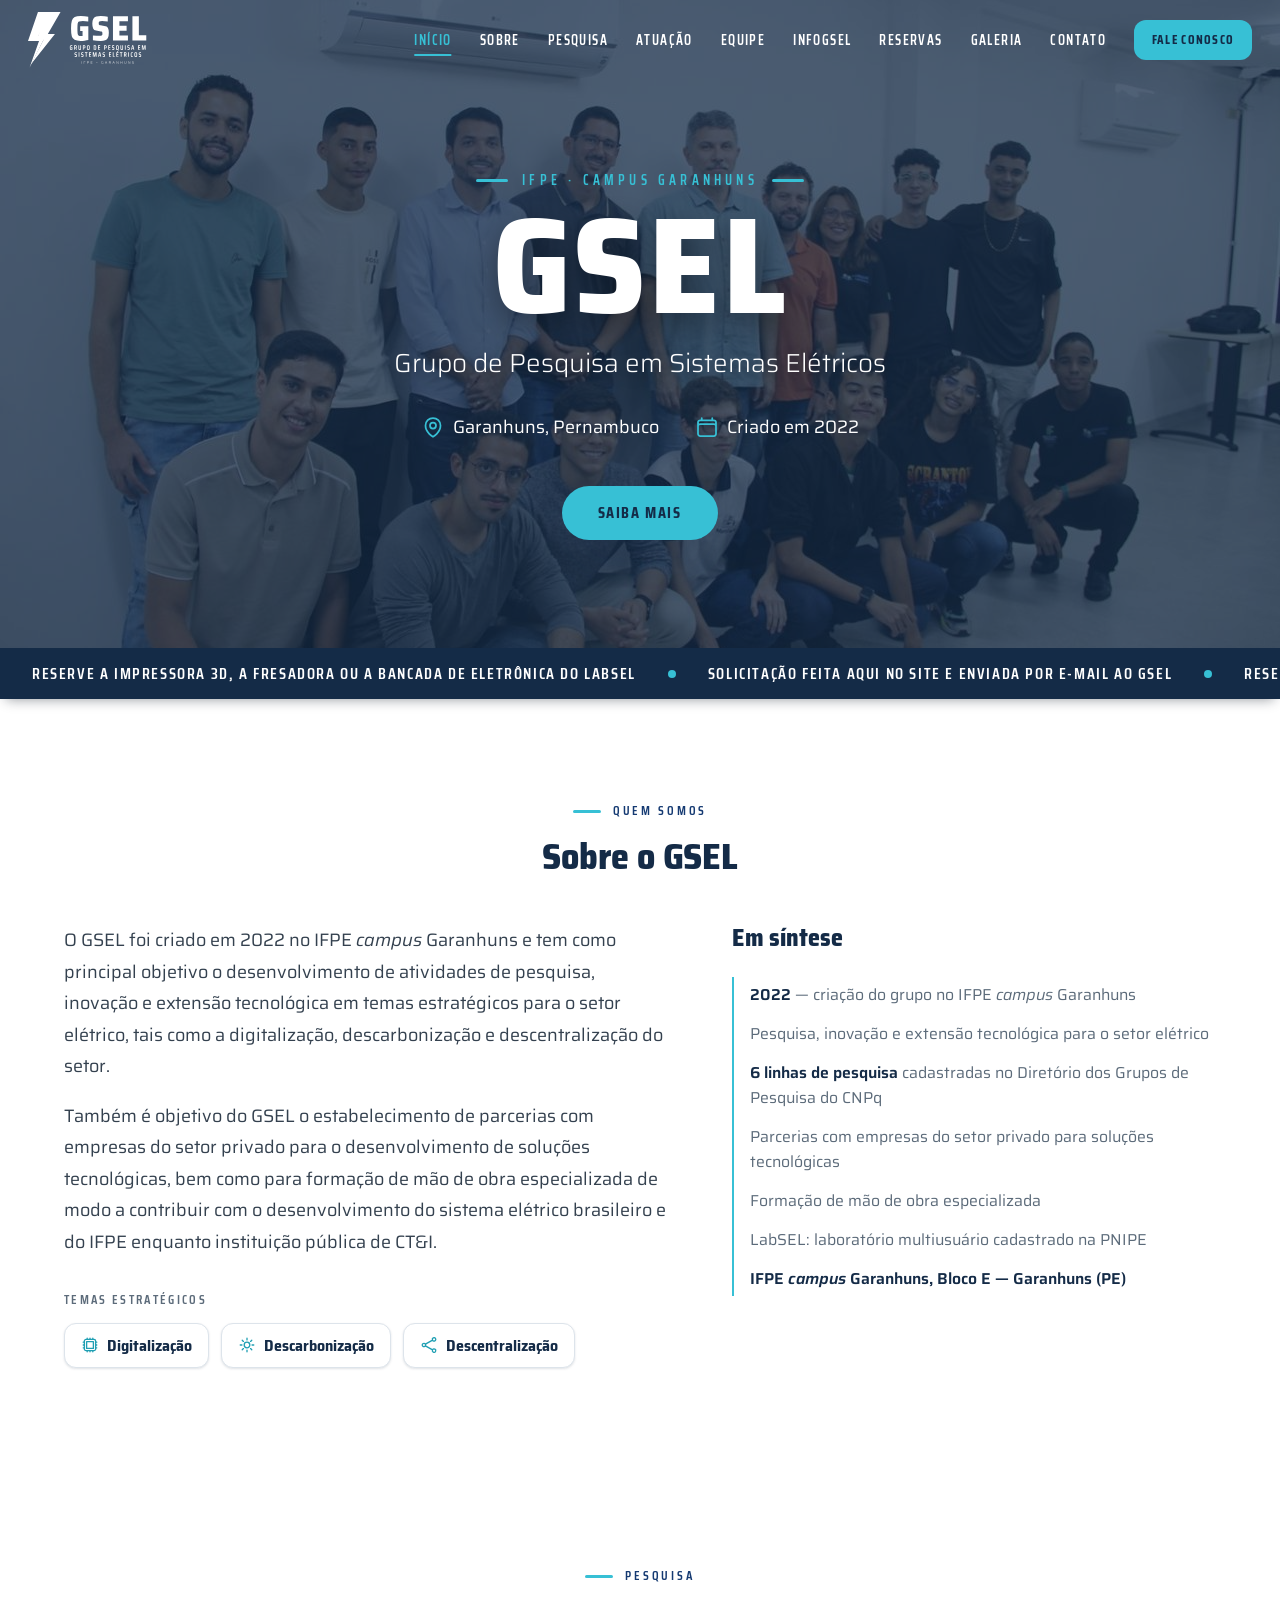
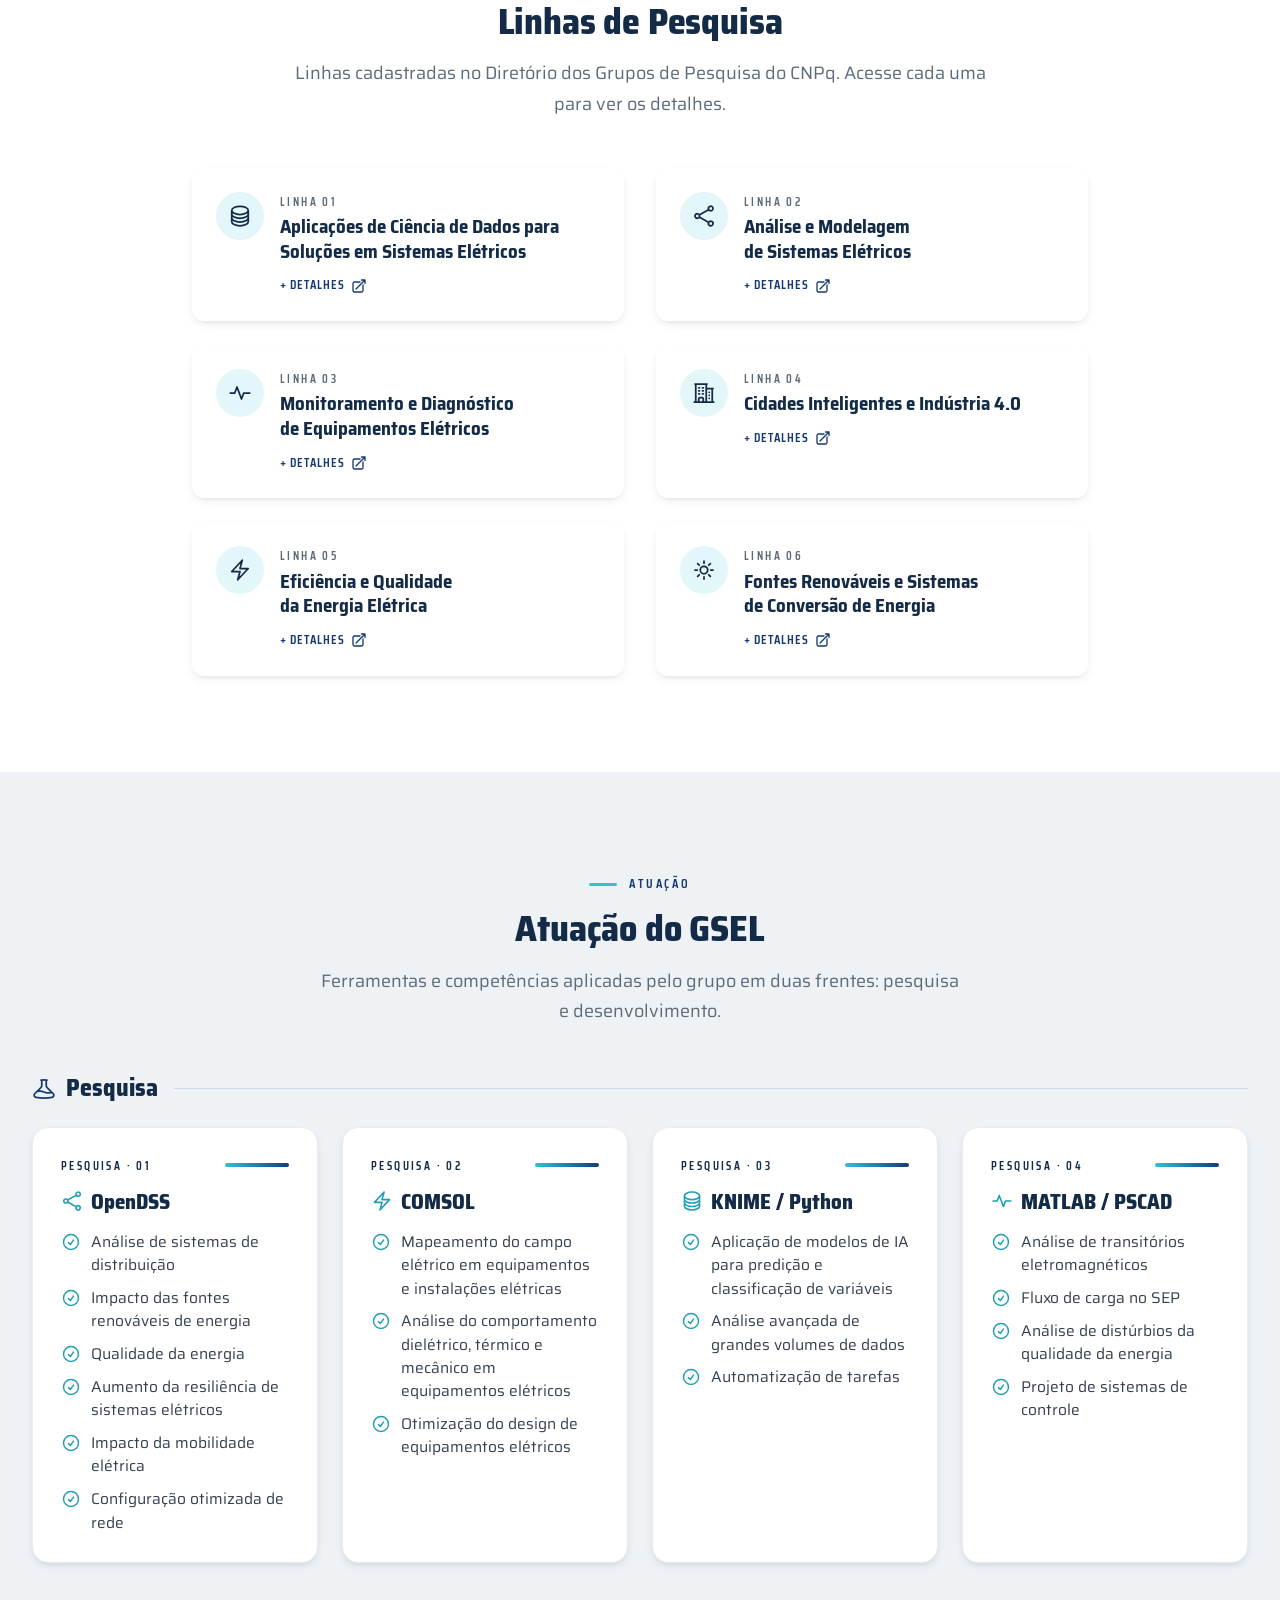
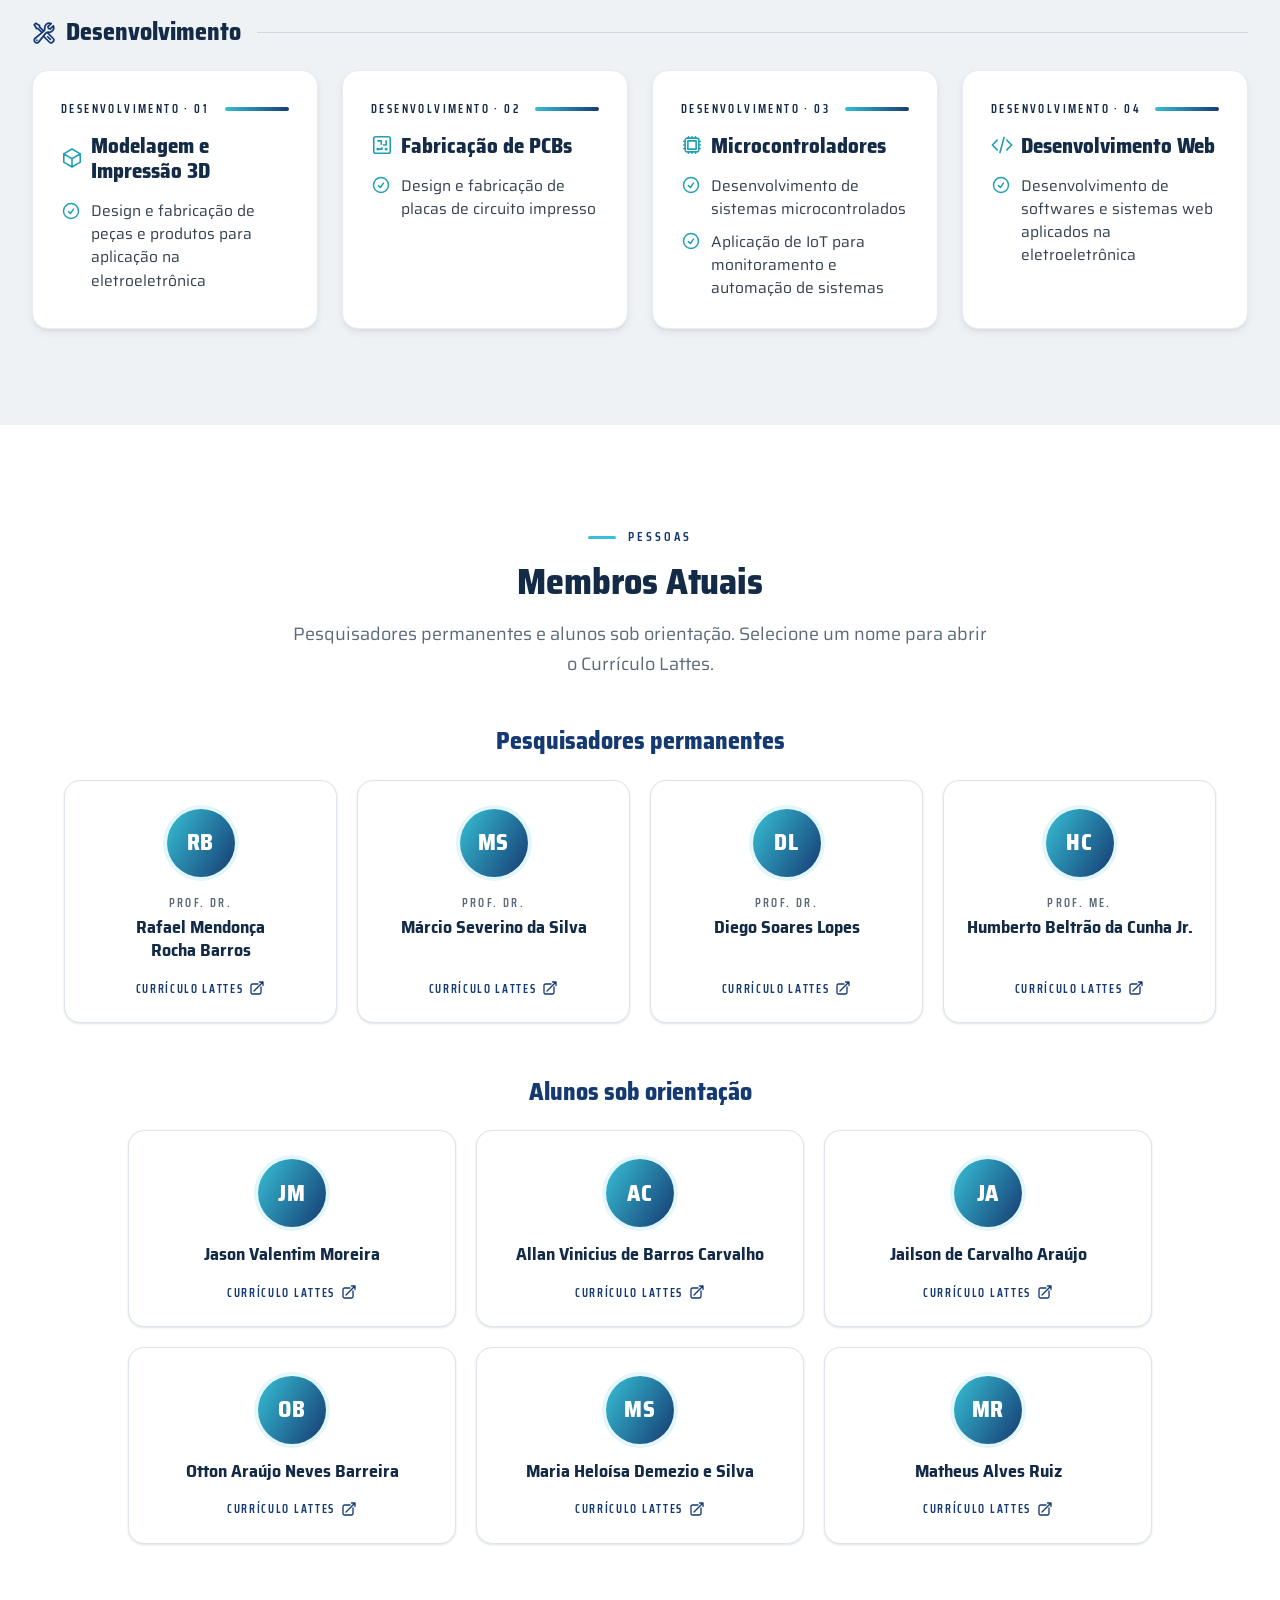
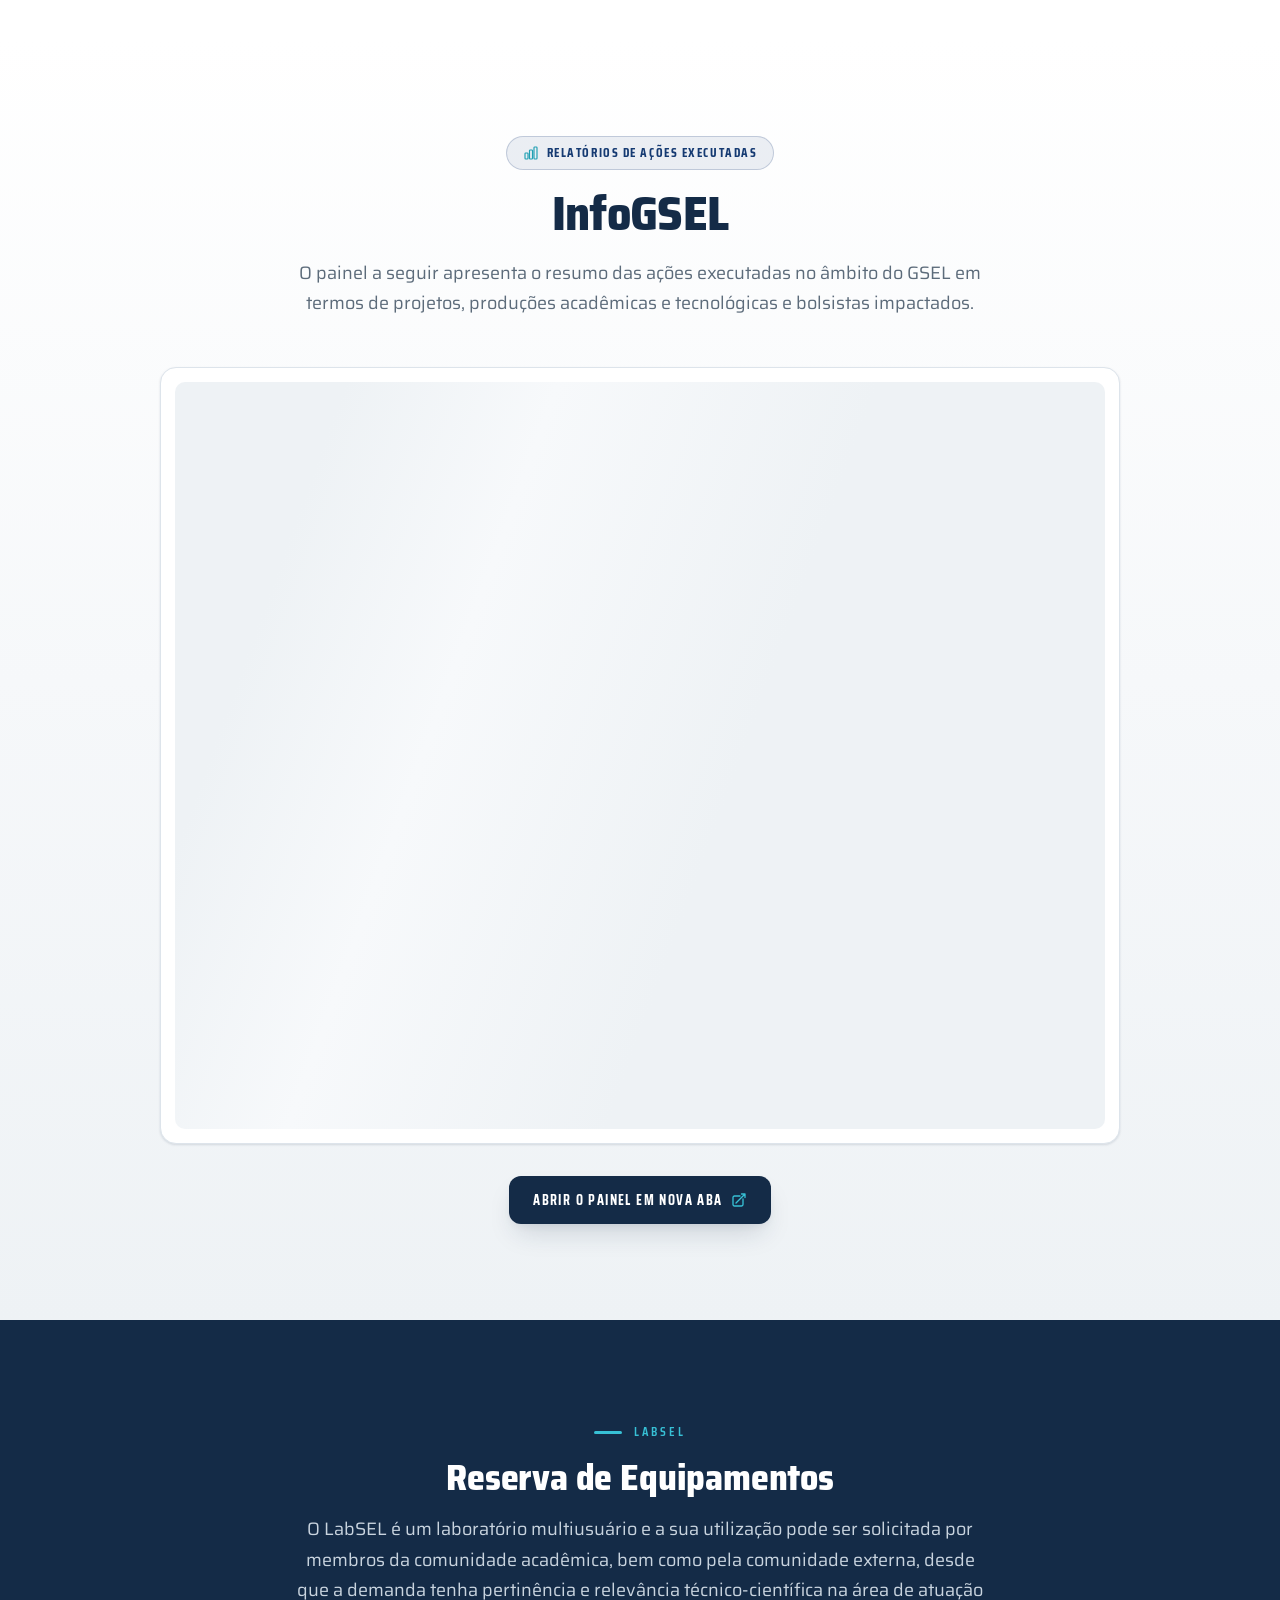
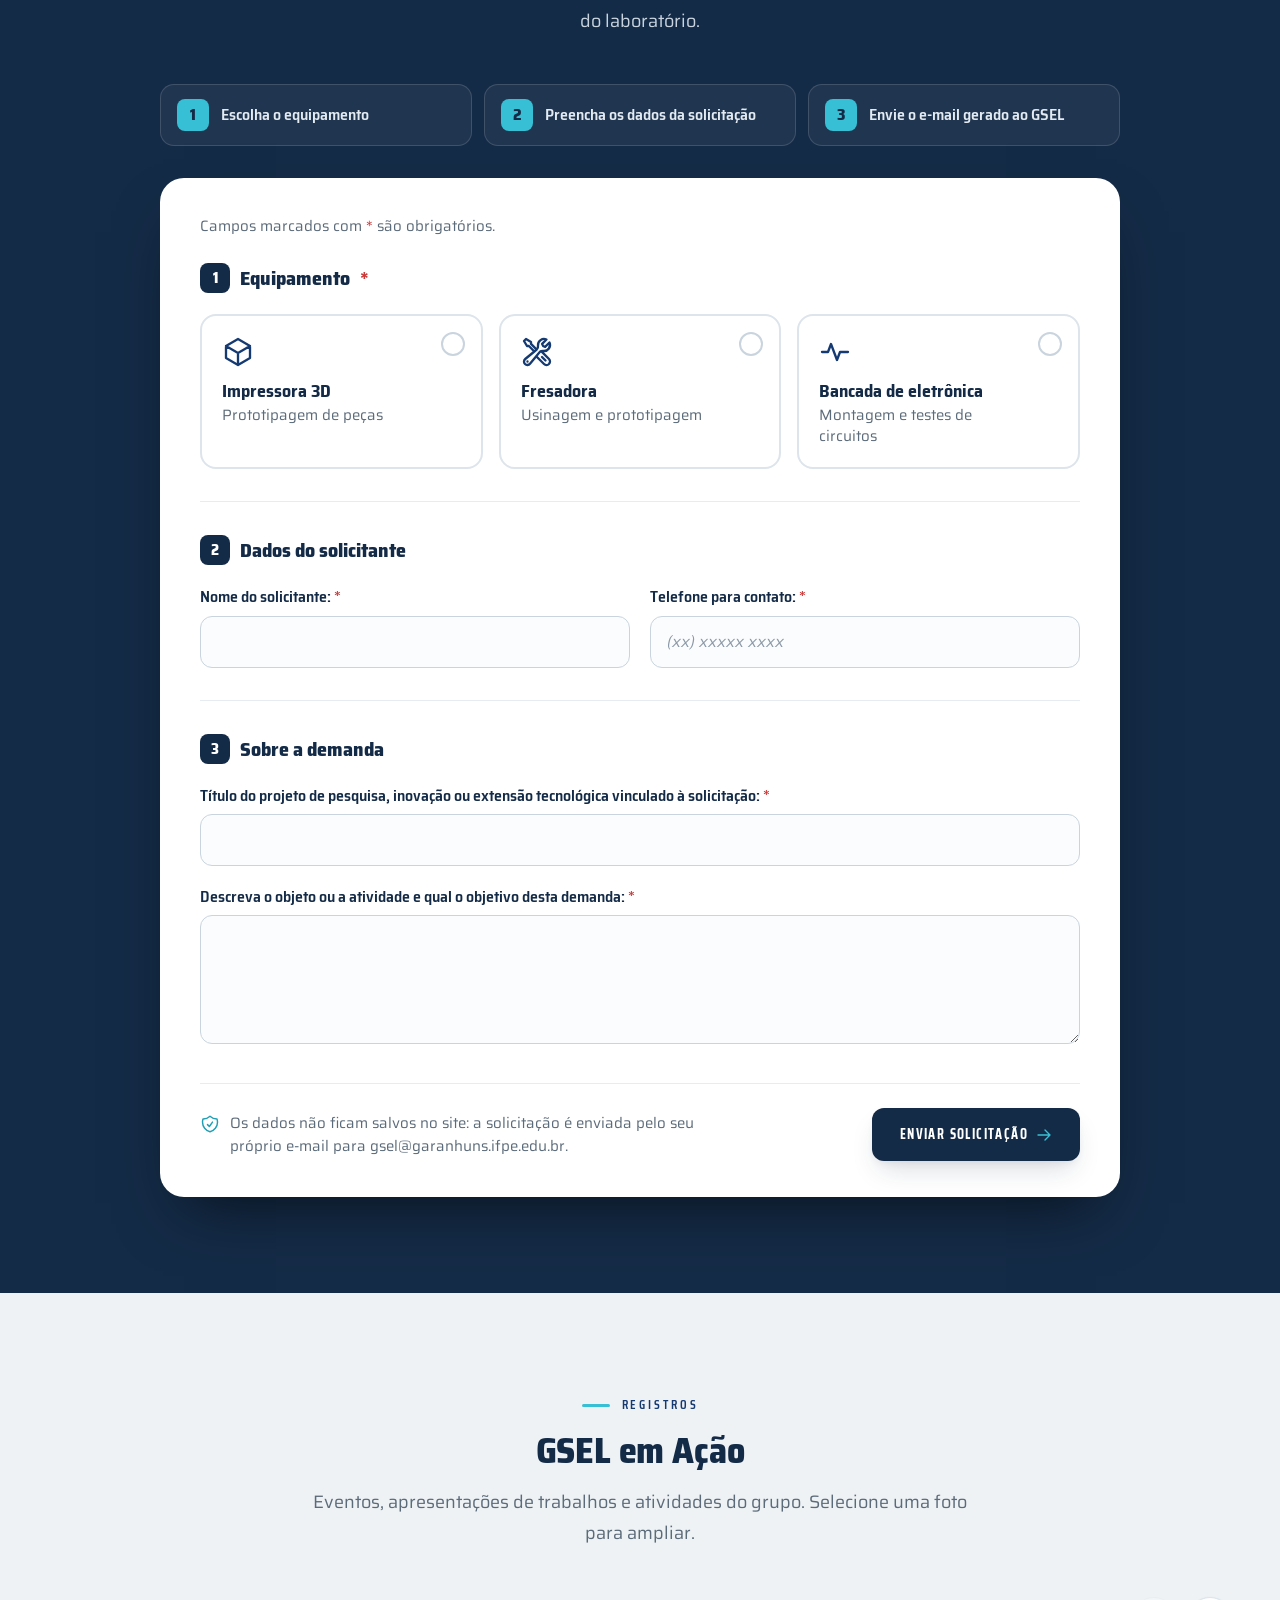
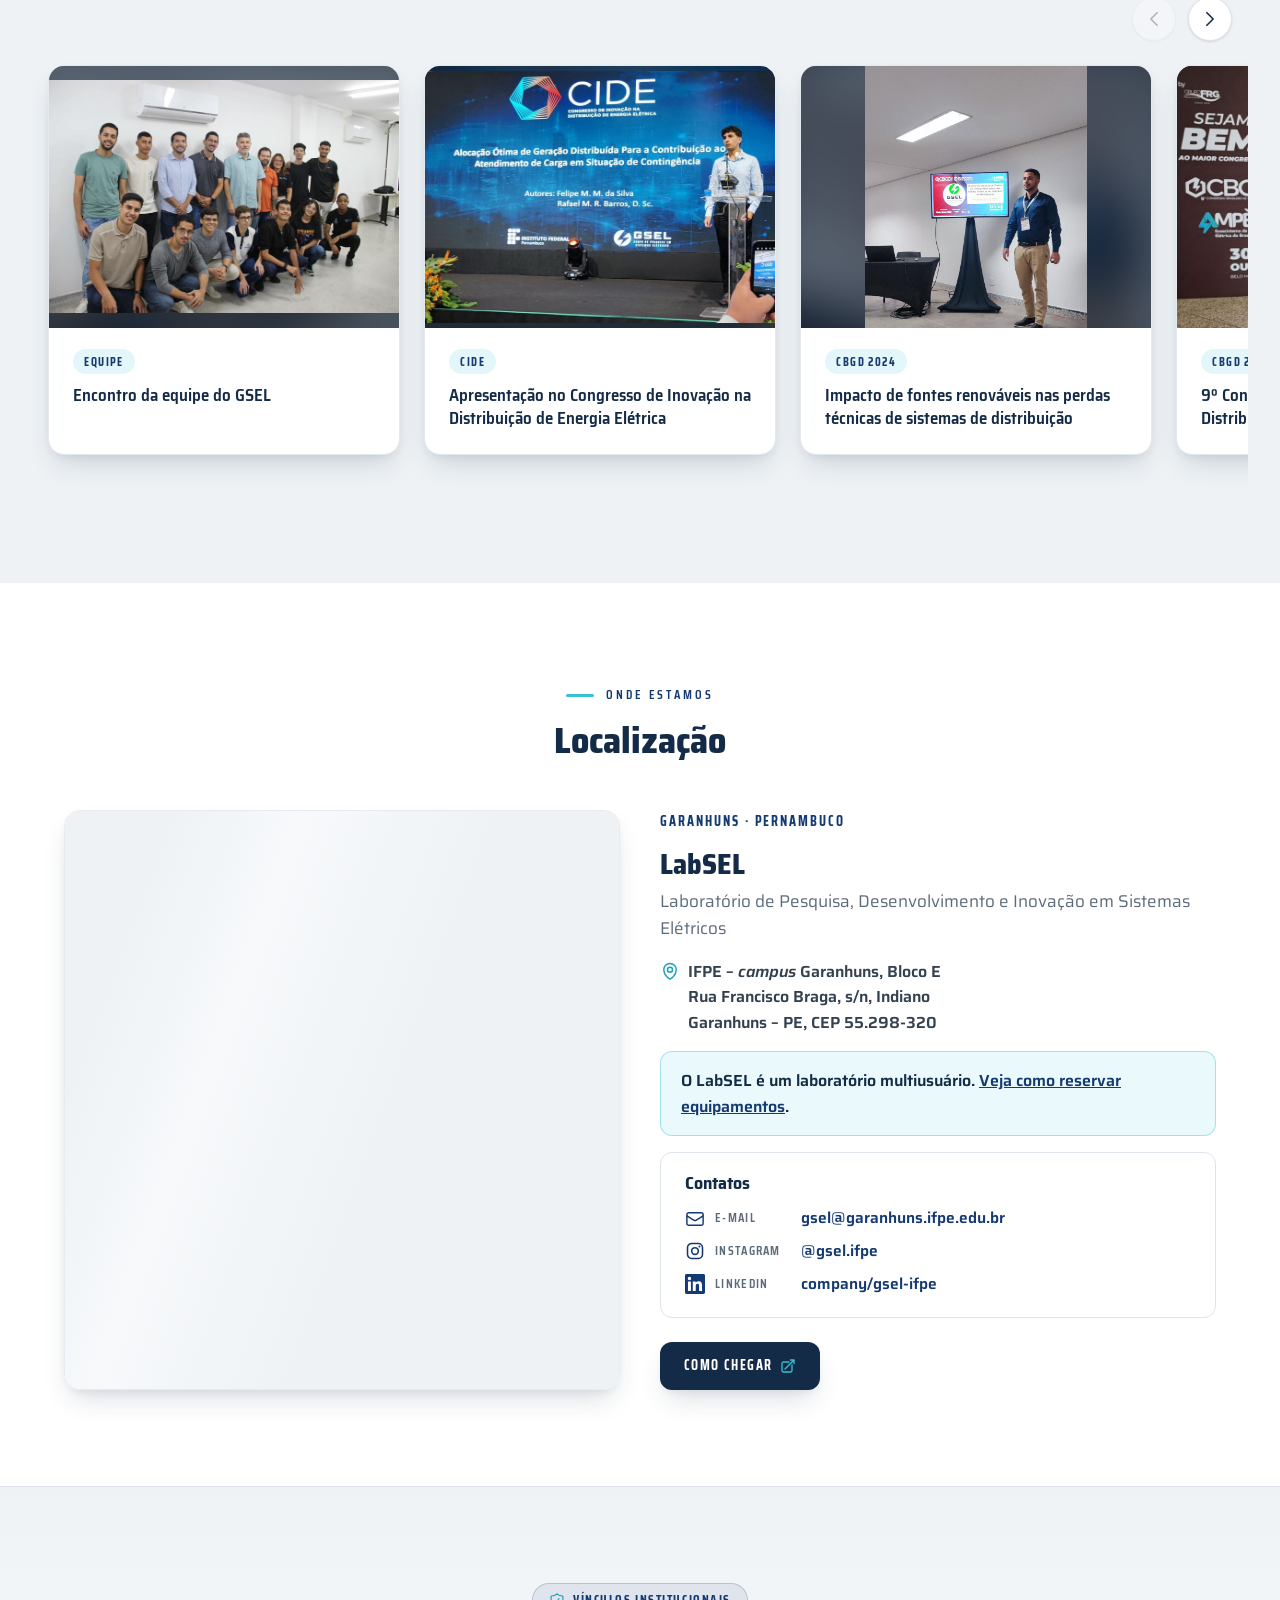
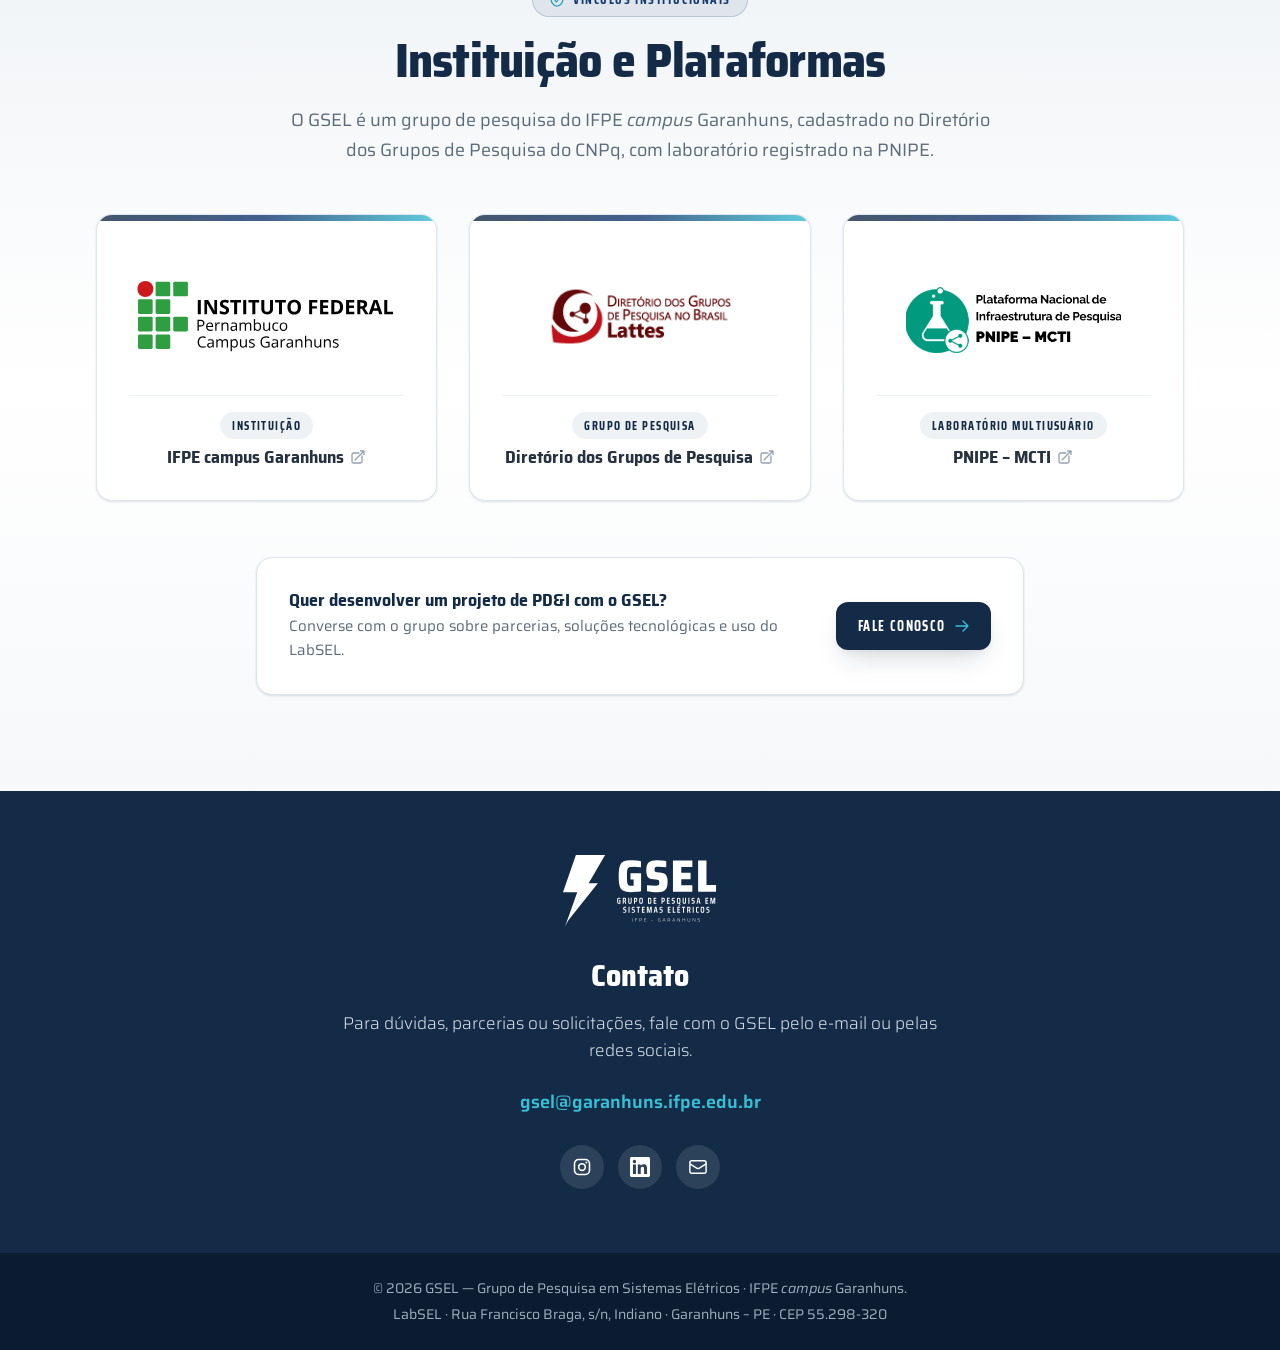
==== commit bd841913: "Reserva de equipamentos pelo próprio site Troca os links da PNIPE e do Google Forms por um formulári" ====
--- a/index.html
+++ b/index.html
@@ -70,6 +70,7 @@
       <symbol id="i-calendar" viewBox="0 0 24 24"><path fill="none" stroke="currentColor" stroke-width="1.75" stroke-linecap="round" stroke-linejoin="round" d="M6.75 3v2.25M17.25 3v2.25M3 18.75V7.5a2.25 2.25 0 012.25-2.25h13.5A2.25 2.25 0 0121 7.5v11.25m-18 0A2.25 2.25 0 005.25 21h13.5A2.25 2.25 0 0021 18.75m-18 0v-7.5A2.25 2.25 0 015.25 9h13.5A2.25 2.25 0 0121 11.25v7.5"/></symbol>
       <symbol id="i-bolt" viewBox="0 0 24 24"><path fill="none" stroke="currentColor" stroke-width="1.75" stroke-linecap="round" stroke-linejoin="round" d="M3.75 13.5l10.5-11.25L12 10.5h8.25L9.75 21.75 12 13.5H3.75z"/></symbol>
       <symbol id="i-check" viewBox="0 0 24 24"><path fill="none" stroke="currentColor" stroke-width="1.75" stroke-linecap="round" stroke-linejoin="round" d="M9 12.75L11.25 15 15 9.75M21 12a9 9 0 11-18 0 9 9 0 0118 0z"/></symbol>
+      <symbol id="i-tick" viewBox="0 0 24 24"><path fill="none" stroke="currentColor" stroke-width="2.5" stroke-linecap="round" stroke-linejoin="round" d="M4.5 12.75l6 6 9-13.5"/></symbol>
       <symbol id="i-arrow" viewBox="0 0 24 24"><path fill="none" stroke="currentColor" stroke-width="2" stroke-linecap="round" stroke-linejoin="round" d="M13.5 4.5L21 12m0 0l-7.5 7.5M21 12H3"/></symbol>
       <symbol id="i-external" viewBox="0 0 24 24"><path fill="none" stroke="currentColor" stroke-width="2" stroke-linecap="round" stroke-linejoin="round" d="M13.5 6H5.25A2.25 2.25 0 003 8.25v10.5A2.25 2.25 0 005.25 21h10.5A2.25 2.25 0 0018 18.75V10.5m-10.5 6L21 3m0 0h-5.25M21 3v5.25"/></symbol>
       <symbol id="i-left" viewBox="0 0 24 24"><path fill="none" stroke="currentColor" stroke-width="2" stroke-linecap="round" stroke-linejoin="round" d="M15.75 19.5L8.25 12l7.5-7.5"/></symbol>
@@ -110,7 +111,7 @@
         <a class="nav-link" href="#atuacao">Atuação</a>
         <a class="nav-link" href="#equipe">Equipe</a>
         <a class="nav-link" href="#infogsel">InfoGSEL</a>
-        <a class="nav-link" href="#labsel">LabSEL</a>
+        <a class="nav-link" href="#reservas">Reservas</a>
         <a class="nav-link" href="#galeria">Galeria</a>
         <a class="nav-link" href="#contato">Contato</a>
         <a class="btn btn--ciano nav-cta" href="#contato">Fale conosco</a>
@@ -133,7 +134,7 @@
       <a href="#atuacao">Atuação</a>
       <a href="#equipe">Equipe</a>
       <a href="#infogsel">InfoGSEL</a>
-      <a href="#labsel">LabSEL</a>
+      <a href="#reservas">Reservas</a>
       <a href="#galeria">Galeria</a>
       <a href="#localizacao">Localização</a>
       <a href="#contato">Contato</a>
@@ -155,19 +156,19 @@
     </div>
   </header>
 
-  <a class="marquee" href="#labsel" aria-label="LabSEL multiusuário: solicite o uso de equipamentos pela PNIPE. Impressora 3D: solicitação por formulário próprio.">
+  <a class="marquee" href="#reservas" aria-label="Reserve a impressora 3D, a fresadora ou a bancada de eletrônica do LabSEL. Solicitação feita aqui no site e enviada por e-mail ao GSEL.">
     <div class="marquee-track" aria-hidden="true">
       <div class="marquee-group">
-        <span class="marquee-item"><span class="marquee-text">LabSEL multiusuário: solicite o uso de equipamentos pela PNIPE</span><span class="marquee-dot"></span></span>
-        <span class="marquee-item"><span class="marquee-text">Impressora 3D: solicitação por formulário próprio</span><span class="marquee-dot"></span></span>
-        <span class="marquee-item"><span class="marquee-text">LabSEL multiusuário: solicite o uso de equipamentos pela PNIPE</span><span class="marquee-dot"></span></span>
-        <span class="marquee-item"><span class="marquee-text">Impressora 3D: solicitação por formulário próprio</span><span class="marquee-dot"></span></span>
+        <span class="marquee-item"><span class="marquee-text">Reserve a impressora 3D, a fresadora ou a bancada de eletrônica do LabSEL</span><span class="marquee-dot"></span></span>
+        <span class="marquee-item"><span class="marquee-text">Solicitação feita aqui no site e enviada por e-mail ao GSEL</span><span class="marquee-dot"></span></span>
+        <span class="marquee-item"><span class="marquee-text">Reserve a impressora 3D, a fresadora ou a bancada de eletrônica do LabSEL</span><span class="marquee-dot"></span></span>
+        <span class="marquee-item"><span class="marquee-text">Solicitação feita aqui no site e enviada por e-mail ao GSEL</span><span class="marquee-dot"></span></span>
       </div>
       <div class="marquee-group">
-        <span class="marquee-item"><span class="marquee-text">LabSEL multiusuário: solicite o uso de equipamentos pela PNIPE</span><span class="marquee-dot"></span></span>
-        <span class="marquee-item"><span class="marquee-text">Impressora 3D: solicitação por formulário próprio</span><span class="marquee-dot"></span></span>
-        <span class="marquee-item"><span class="marquee-text">LabSEL multiusuário: solicite o uso de equipamentos pela PNIPE</span><span class="marquee-dot"></span></span>
-        <span class="marquee-item"><span class="marquee-text">Impressora 3D: solicitação por formulário próprio</span><span class="marquee-dot"></span></span>
+        <span class="marquee-item"><span class="marquee-text">Reserve a impressora 3D, a fresadora ou a bancada de eletrônica do LabSEL</span><span class="marquee-dot"></span></span>
+        <span class="marquee-item"><span class="marquee-text">Solicitação feita aqui no site e enviada por e-mail ao GSEL</span><span class="marquee-dot"></span></span>
+        <span class="marquee-item"><span class="marquee-text">Reserve a impressora 3D, a fresadora ou a bancada de eletrônica do LabSEL</span><span class="marquee-dot"></span></span>
+        <span class="marquee-item"><span class="marquee-text">Solicitação feita aqui no site e enviada por e-mail ao GSEL</span><span class="marquee-dot"></span></span>
       </div>
     </div>
   </a>
@@ -497,61 +498,143 @@
       </div>
     </section>
 
-    <!-- LabSEL -->
-    <section class="section section--escura" id="labsel">
+    <!-- Reservas -->
+    <section class="section section--escura" id="reservas">
       <div class="container measure-5xl">
         <div class="section-head reveal">
           <span class="overline">LabSEL</span>
-          <h2 class="section-title">Compartilhamento Multiusuário</h2>
+          <h2 class="section-title">Reserva de Equipamentos</h2>
           <p class="section-lead">O LabSEL é um laboratório multiusuário e a sua utilização pode ser solicitada por membros da comunidade acadêmica, bem como pela comunidade externa, desde que a demanda tenha pertinência e relevância técnico-científica na área de atuação do laboratório.</p>
         </div>
 
-        <ul class="features">
-          <li class="feature reveal">
-            <svg class="icon" aria-hidden="true" focusable="false"><use href="#i-cap"/></svg>
-            <div>
-              <h3>Comunidade acadêmica</h3>
-              <p>Membros da comunidade acadêmica podem solicitar o uso do laboratório.</p>
+        <ol class="steps reveal">
+          <li><span class="step-num">1</span>Escolha o equipamento</li>
+          <li><span class="step-num">2</span>Preencha os dados da solicitação</li>
+          <li><span class="step-num">3</span>Envie o e-mail gerado ao GSEL</li>
+        </ol>
+
+        <div class="booking reveal">
+          <!-- O formulário não envia dados a nenhum servidor: ele monta um e-mail para o endereço em data-email. -->
+          <form class="booking-form" id="form-reserva" data-email="gsel@garanhuns.ifpe.edu.br" novalidate>
+            <p class="booking-note">Campos marcados com <span class="req">*</span> são obrigatórios.</p>
+
+            <fieldset class="booking-block">
+              <legend class="booking-legend"><span class="booking-num">1</span>Equipamento <span class="req" aria-hidden="true">*</span></legend>
+              <div class="equip-grid">
+                <label class="equip">
+                  <input type="radio" name="equipamento" value="Impressora 3D" required aria-describedby="equipamento-erro"
+                    data-descricao="Descreva o objeto a ser impresso e qual o objetivo desta demanda:"
+                    data-quantidade="Informe a quantidade de objetos necessários:"
+                    data-nota="Tenha em mente que a impressão 3D não é um processo de manufatura em série, mas sim uma técnica de prototipagem, portanto, só é viável a impressão de uma ou de poucas unidades.">
+                  <span class="equip-card">
+                    <svg class="icon" aria-hidden="true" focusable="false"><use href="#i-cube"/></svg>
+                    <span class="equip-name">Impressora 3D</span>
+                    <span class="equip-desc">Prototipagem de peças</span>
+                    <span class="equip-mark" aria-hidden="true"><svg class="icon" focusable="false"><use href="#i-tick"/></svg></span>
+                  </span>
+                </label>
+                <label class="equip">
+                  <input type="radio" name="equipamento" value="Fresadora" required aria-describedby="equipamento-erro"
+                    data-descricao="Descreva a peça a ser fresada e qual o objetivo desta demanda:"
+                    data-quantidade="Informe a quantidade de peças necessárias:">
+                  <span class="equip-card">
+                    <svg class="icon" aria-hidden="true" focusable="false"><use href="#i-tools"/></svg>
+                    <span class="equip-name">Fresadora</span>
+                    <span class="equip-desc">Usinagem e prototipagem</span>
+                    <span class="equip-mark" aria-hidden="true"><svg class="icon" focusable="false"><use href="#i-tick"/></svg></span>
+                  </span>
+                </label>
+                <label class="equip">
+                  <input type="radio" name="equipamento" value="Bancada de eletrônica" required aria-describedby="equipamento-erro"
+                    data-descricao="Descreva a atividade a ser realizada na bancada e qual o objetivo desta demanda:"
+                    data-agenda="sim">
+                  <span class="equip-card">
+                    <svg class="icon" aria-hidden="true" focusable="false"><use href="#i-pulse"/></svg>
+                    <span class="equip-name">Bancada de eletrônica</span>
+                    <span class="equip-desc">Montagem e testes de circuitos</span>
+                    <span class="equip-mark" aria-hidden="true"><svg class="icon" focusable="false"><use href="#i-tick"/></svg></span>
+                  </span>
+                </label>
+              </div>
+              <p class="field-error" id="equipamento-erro"></p>
+            </fieldset>
+
+            <fieldset class="booking-block">
+              <legend class="booking-legend"><span class="booking-num">2</span>Dados do solicitante</legend>
+              <div class="fields field-row">
+                <div class="field">
+                  <label for="nome">Nome do solicitante: <span class="req" aria-hidden="true">*</span></label>
+                  <input id="nome" name="nome" type="text" autocomplete="name" maxlength="120" required aria-describedby="nome-erro">
+                  <p class="field-error" id="nome-erro"></p>
+                </div>
+                <div class="field">
+                  <label for="telefone">Telefone para contato: <span class="req" aria-hidden="true">*</span></label>
+                  <input id="telefone" name="telefone" type="tel" inputmode="tel" autocomplete="tel-national" maxlength="15" placeholder="(xx) xxxxx xxxx" required aria-describedby="telefone-erro">
+                  <p class="field-error" id="telefone-erro"></p>
+                </div>
+              </div>
+            </fieldset>
+
+            <fieldset class="booking-block">
+              <legend class="booking-legend"><span class="booking-num">3</span>Sobre a demanda</legend>
+              <div class="fields">
+                <div class="field">
+                  <label for="projeto">Título do projeto de pesquisa, inovação ou extensão tecnológica vinculado à solicitação: <span class="req" aria-hidden="true">*</span></label>
+                  <input id="projeto" name="projeto" type="text" maxlength="200" required aria-describedby="projeto-erro">
+                  <p class="field-error" id="projeto-erro"></p>
+                </div>
+                <div class="field">
+                  <label for="descricao"><span id="descricao-rotulo">Descreva o objeto ou a atividade e qual o objetivo desta demanda:</span> <span class="req" aria-hidden="true">*</span></label>
+                  <textarea id="descricao" name="descricao" rows="4" maxlength="1500" required aria-describedby="descricao-erro"></textarea>
+                  <p class="field-error" id="descricao-erro"></p>
+                </div>
+                <div class="field" id="grupo-quantidade" hidden>
+                  <label for="quantidade"><span id="quantidade-rotulo">Informe a quantidade de objetos necessários:</span> <span class="req" aria-hidden="true">*</span></label>
+                  <p class="field-hint" id="quantidade-nota"></p>
+                  <input class="input-curto" id="quantidade" name="quantidade" type="number" min="1" step="1" inputmode="numeric" required disabled aria-describedby="quantidade-nota quantidade-erro">
+                  <p class="field-error" id="quantidade-erro"></p>
+                </div>
+                <div class="field-row" id="grupo-agenda" hidden>
+                  <div class="field">
+                    <label for="data">Data desejada: <span class="req" aria-hidden="true">*</span></label>
+                    <input id="data" name="data" type="date" required disabled aria-describedby="data-erro">
+                    <p class="field-error" id="data-erro"></p>
+                  </div>
+                  <div class="field">
+                    <label for="periodo">Período: <span class="req" aria-hidden="true">*</span></label>
+                    <select id="periodo" name="periodo" required disabled aria-describedby="periodo-erro">
+                      <option value="">Selecione</option>
+                      <option>Manhã</option>
+                      <option>Tarde</option>
+                      <option>Noite</option>
+                    </select>
+                    <p class="field-error" id="periodo-erro"></p>
+                  </div>
+                </div>
+              </div>
+            </fieldset>
+
+            <div class="booking-actions">
+              <p class="booking-privacy"><svg class="icon" aria-hidden="true" focusable="false"><use href="#i-shield"/></svg>Os dados não ficam salvos no site: a solicitação é enviada pelo seu próprio e-mail para gsel@garanhuns.ifpe.edu.br.</p>
+              <button class="btn btn--azul" type="submit">Enviar solicitação <svg class="icon-sm" aria-hidden="true" focusable="false"><use href="#i-arrow"/></svg></button>
             </div>
-          </li>
-          <li class="feature reveal" style="--i:1">
-            <svg class="icon" aria-hidden="true" focusable="false"><use href="#i-globe"/></svg>
-            <div>
-              <h3>Comunidade externa</h3>
-              <p>A comunidade externa também pode solicitar o uso do LabSEL.</p>
+          </form>
+
+          <div class="booking-done" id="reserva-pronta" tabindex="-1" aria-labelledby="reserva-pronta-titulo" hidden>
+            <span class="done-icon" aria-hidden="true"><svg class="icon" focusable="false"><use href="#i-tick"/></svg></span>
+            <h3 id="reserva-pronta-titulo">Solicitação pronta para envio</h3>
+            <p>Abrimos o seu aplicativo de e-mail com a mensagem para <strong>gsel@garanhuns.ifpe.edu.br</strong>. Confira os dados e clique em <strong>Enviar</strong>.</p>
+            <p class="done-tip">Se tiver arquivos da demanda (modelo 3D, desenho da peça ou esquema do circuito), anexe-os ao e-mail antes de enviar.</p>
+            <div class="done-actions">
+              <span class="done-label">O aplicativo de e-mail não abriu?</span>
+              <a class="btn btn--azul" id="reserva-email" href="mailto:gsel@garanhuns.ifpe.edu.br">Abrir e-mail novamente <svg class="icon-sm" aria-hidden="true" focusable="false"><use href="#i-mail"/></svg></a>
+              <a class="btn btn--azul" id="reserva-gmail" href="https://mail.google.com/" target="_blank" rel="noopener">Abrir no Gmail <svg class="icon-sm" aria-hidden="true" focusable="false"><use href="#i-external"/></svg></a>
+              <button class="btn btn--linha" type="button" id="reserva-copiar">Copiar mensagem</button>
             </div>
-          </li>
-          <li class="feature reveal" style="--i:2">
-            <svg class="icon" aria-hidden="true" focusable="false"><use href="#i-shield"/></svg>
-            <div>
-              <h3>Critério</h3>
-              <p>Pertinência e relevância técnico-científica na área de atuação do laboratório.</p>
-            </div>
-          </li>
-        </ul>
-
-        <div class="request-list">
-          <div class="request-card reveal">
-            <div>
-              <span class="tag">LabSEL e equipamentos</span>
-              <h3>Solicitação pela Plataforma Nacional de Infraestrutura de Pesquisa (PNIPE)</h3>
-              <p>A utilização do LabSEL e de seus equipamentos pode ser solicitada por meio do formulário na PNIPE.</p>
-            </div>
-            <a class="btn btn--ciano" href="https://pnipe.mcti.gov.br/login?redirectTo=/back-office/new-request-sharing/lab/34839" target="_blank" rel="noopener">Solicitar na PNIPE <svg class="icon-sm" aria-hidden="true" focusable="false"><use href="#i-arrow"/></svg></a>
-          </div>
-          <div class="request-card reveal" style="--i:1">
-            <div>
-              <span class="tag">Impressora 3D</span>
-              <h3>Solicitação específica para a impressora 3D</h3>
-              <p>Para o caso específico da impressora 3D, a solicitação deve ser realizada por meio de formulário próprio.</p>
-            </div>
-            <a class="btn btn--ciano" href="https://docs.google.com/forms/d/e/1FAIpQLSera4K3W90ukyxt7hpJSlnsIXphDh4ityhQhKshL6bvbJhUww/viewform?usp=dialog" target="_blank" rel="noopener">Abrir formulário <svg class="icon-sm" aria-hidden="true" focusable="false"><use href="#i-arrow"/></svg></a>
-          </div>
-        </div>
-
-        <p class="request-foot reveal">
-          <a class="text-link" href="https://pnipe.mcti.gov.br/laboratory/34839" target="_blank" rel="noopener">Ver a página do LabSEL na PNIPE <svg class="icon-sm" aria-hidden="true" focusable="false"><use href="#i-external"/></svg></a>
-        </p>
+            <pre class="done-preview" id="reserva-texto"></pre>
+            <button class="text-link done-reset" type="button" id="reserva-nova">Fazer nova solicitação</button>
+          </div>
+        </div>
       </div>
     </section>
 
@@ -719,7 +802,7 @@
               <svg class="icon" aria-hidden="true" focusable="false"><use href="#i-pin"/></svg>
               <span>IFPE – <em>campus</em> Garanhuns, Bloco E<br>Rua Francisco Braga, s/n, Indiano<br>Garanhuns – PE, CEP 55.298-320</span>
             </address>
-            <p class="note">O LabSEL é um laboratório multiusuário. <a href="#labsel">Veja como solicitar o uso</a>.</p>
+            <p class="note">O LabSEL é um laboratório multiusuário. <a href="#reservas">Veja como reservar equipamentos</a>.</p>
             <div class="contact-box">
               <h4>Contatos</h4>
               <ul class="contact-list">
--- a/assets/css/style.css
+++ b/assets/css/style.css
@@ -96,6 +96,10 @@
   outline: 3px solid var(--ciano);
   outline-offset: 3px;
   border-radius: 4px;
+}
+
+[hidden] {
+  display: none !important;
 }
 
 .sr-only {
@@ -1174,102 +1178,463 @@
   margin-top: 2rem;
 }
 
-/* ---------- LabSEL (seção escura) ---------- */
-
-.features {
+/* ---------- Reserva de equipamentos (seção escura) ---------- */
+
+.steps {
+  display: grid;
+  grid-template-columns: minmax(0, 1fr);
+  gap: 0.75rem;
+  margin-bottom: 2rem;
+}
+
+@media (min-width: 768px) {
+  .steps { grid-template-columns: repeat(3, minmax(0, 1fr)); }
+}
+
+.steps li {
+  display: flex;
+  align-items: center;
+  gap: 0.75rem;
+  padding: 0.875rem 1rem;
+  border: 1px solid rgba(255, 255, 255, 0.14);
+  border-radius: 0.875rem;
+  background: rgba(255, 255, 255, 0.05);
+  font-family: var(--font-titulo);
+  font-weight: 600;
+  font-size: 1rem;
+  line-height: 1.3;
+  color: #e3eaf1;
+}
+
+.step-num {
+  display: inline-flex;
+  align-items: center;
+  justify-content: center;
+  width: 2rem;
+  height: 2rem;
+  flex-shrink: 0;
+  border-radius: 0.5rem;
+  background: var(--ciano);
+  color: var(--azul-profundo);
+  font-weight: 800;
+}
+
+.booking {
+  overflow: hidden;
+  border-radius: 1.5rem;
+  background: var(--branco);
+  color: var(--texto);
+  box-shadow: 0 30px 60px -24px rgba(0, 0, 0, 0.6);
+}
+
+.booking-form {
+  padding: 1.5rem;
+}
+
+@media (min-width: 768px) {
+  .booking-form { padding: 2.25rem 2.5rem; }
+}
+
+.booking-note {
+  margin-bottom: 1.5rem;
+  font-size: 0.9375rem;
+  color: var(--grafite);
+}
+
+.req { color: #c93a3a; }
+
+.booking-block {
+  min-width: 0;
+  margin: 0;
+  padding: 0;
+  border: 0;
+}
+
+.booking-block + .booking-block {
+  margin-top: 2rem;
+  padding-top: 2rem;
+  border-top: 1px solid #e6ecf1;
+}
+
+/* float tira o legend da borda do fieldset, para o filete ficar acima do bloco */
+.booking-legend {
+  float: left;
+  width: 100%;
+  display: flex;
+  align-items: center;
+  gap: 0.625rem;
+  margin-bottom: 1.25rem;
+  padding: 0;
+  font-family: var(--font-titulo);
+  font-weight: 800;
+  font-size: 1.25rem;
+  color: var(--azul-profundo);
+}
+
+.booking-legend + * { clear: both; }
+
+.booking-num {
+  display: inline-flex;
+  align-items: center;
+  justify-content: center;
+  width: 1.875rem;
+  height: 1.875rem;
+  border-radius: 0.5rem;
+  background: var(--azul-profundo);
+  color: var(--branco);
+  font-size: 0.9375rem;
+}
+
+.equip-grid {
   display: grid;
   grid-template-columns: minmax(0, 1fr);
   gap: 1rem;
-  margin: 0 auto 2.5rem;
-}
-
-@media (min-width: 768px) {
-  .features { grid-template-columns: repeat(3, minmax(0, 1fr)); }
-}
-
-.feature {
-  display: flex;
-  gap: 0.875rem;
-  padding: 1.25rem;
-  border: 1px solid rgba(255, 255, 255, 0.12);
-  border-radius: 1rem;
-  background: rgba(255, 255, 255, 0.04);
-}
-
-.feature .icon { color: var(--ciano); width: 1.75rem; height: 1.75rem; }
-
-.feature h3 {
-  font-weight: 700;
-  font-size: 1.0625rem;
-  color: var(--branco);
-}
-
-.feature p {
-  margin-top: 0.25rem;
-  font-size: 0.9375rem;
-  line-height: 1.55;
-  color: #b9c6d3;
-}
-
-.request-list {
-  display: grid;
-  gap: 1.25rem;
-}
-
-.request-card {
+}
+
+@media (min-width: 640px) {
+  .equip-grid { grid-template-columns: repeat(3, minmax(0, 1fr)); }
+}
+
+.equip {
+  position: relative;
+  display: block;
+  cursor: pointer;
+}
+
+.equip input {
+  position: absolute;
+  top: 1rem;
+  left: 1rem;
+  width: 1px;
+  height: 1px;
+  opacity: 0;
+}
+
+.equip-card {
+  position: relative;
   display: flex;
   flex-direction: column;
   align-items: flex-start;
-  justify-content: space-between;
+  gap: 0.2rem;
+  height: 100%;
+  padding: 1.25rem 3rem 1.25rem 1.25rem;
+  border: 2px solid var(--borda);
+  border-radius: 1rem;
+  background: var(--branco);
+  transition: border-color 0.2s, background-color 0.2s, box-shadow 0.2s;
+}
+
+.equip-card > .icon {
+  width: 2rem;
+  height: 2rem;
+  margin-bottom: 0.5rem;
+  color: var(--azul-eletrico);
+}
+
+.equip-name {
+  font-family: var(--font-titulo);
+  font-weight: 700;
+  font-size: 1.125rem;
+  line-height: 1.25;
+  color: var(--azul-profundo);
+}
+
+.equip-desc {
+  font-size: 0.9375rem;
+  line-height: 1.4;
+  color: var(--grafite);
+}
+
+.equip-mark {
+  position: absolute;
+  top: 1rem;
+  right: 1rem;
+  display: flex;
+  align-items: center;
+  justify-content: center;
+  width: 1.5rem;
+  height: 1.5rem;
+  border: 2px solid #c9d4de;
+  border-radius: 999px;
+  color: transparent;
+  transition: background-color 0.2s, border-color 0.2s, color 0.2s;
+}
+
+.equip-mark .icon { width: 0.875rem; height: 0.875rem; }
+
+@media (max-width: 639px) {
+  .equip-card {
+    display: grid;
+    grid-template-columns: auto minmax(0, 1fr);
+    align-items: center;
+    column-gap: 0.875rem;
+    row-gap: 0.1rem;
+    padding: 0.875rem 3rem 0.875rem 1rem;
+  }
+
+  .equip-card > .icon {
+    grid-row: 1 / span 2;
+    margin-bottom: 0;
+  }
+
+  .equip-mark {
+    top: 50%;
+    transform: translateY(-50%);
+  }
+}
+
+.equip:hover .equip-card {
+  border-color: #b4c3d1;
+  box-shadow: var(--sombra-md);
+}
+
+.equip input:checked + .equip-card {
+  border-color: var(--ciano);
+  background: var(--ciano-claro);
+  box-shadow: 0 0 0 4px rgba(55, 192, 213, 0.18);
+}
+
+.equip input:checked + .equip-card .equip-mark {
+  border-color: var(--ciano);
+  background: var(--ciano);
+  color: var(--azul-profundo);
+}
+
+.equip input:focus-visible + .equip-card {
+  outline: 3px solid var(--ciano);
+  outline-offset: 3px;
+}
+
+.equip input[aria-invalid="true"] + .equip-card { border-color: #e2a3a3; }
+
+.fields {
+  display: grid;
+  grid-template-columns: minmax(0, 1fr);
   gap: 1.25rem;
-  padding: 1.5rem;
-  border: 1px solid rgba(255, 255, 255, 0.2);
-  border-radius: 1rem;
-  background: linear-gradient(90deg, rgba(255, 255, 255, 0.08), rgba(55, 192, 213, 0.18), rgba(255, 255, 255, 0.08));
-  box-shadow: 0 18px 36px -18px rgba(0, 0, 0, 0.55);
+}
+
+.field-row {
+  display: grid;
+  grid-template-columns: minmax(0, 1fr);
+  gap: 1.25rem;
+}
+
+@media (min-width: 640px) {
+  .field-row { grid-template-columns: repeat(2, minmax(0, 1fr)); }
+}
+
+.field label {
+  display: block;
+  margin-bottom: 0.5rem;
+  font-family: var(--font-titulo);
+  font-weight: 600;
+  font-size: 1rem;
+  line-height: 1.35;
+  color: var(--azul-profundo);
+}
+
+.field-hint {
+  margin: -0.25rem 0 0.5rem;
+  font-size: 0.875rem;
+  font-style: italic;
+  line-height: 1.5;
+  color: var(--grafite);
+}
+
+.field input,
+.field textarea,
+.field select {
+  width: 100%;
+  padding: 0.75rem 1rem;
+  border: 1px solid #c9d4de;
+  border-radius: 0.75rem;
+  background-color: #fbfcfd;
+  font: inherit;
+  font-size: 1rem;
+  color: var(--azul-profundo);
+  transition: border-color 0.2s, box-shadow 0.2s, background-color 0.2s;
+}
+
+.field textarea {
+  min-height: 7.5rem;
+  resize: vertical;
+}
+
+.field ::placeholder {
+  color: #8a98a7;
+  font-style: italic;
+}
+
+.field select {
+  appearance: none;
+  padding-right: 2.75rem;
+  background-image: url("data:image/svg+xml,%3Csvg xmlns='http://www.w3.org/2000/svg' viewBox='0 0 24 24' fill='none' stroke='%23142b47' stroke-width='2' stroke-linecap='round' stroke-linejoin='round'%3E%3Cpath d='M19.5 8.25l-7.5 7.5-7.5-7.5'/%3E%3C/svg%3E");
+  background-position: right 1rem center;
+  background-repeat: no-repeat;
+  background-size: 1rem;
+}
+
+.field .input-curto { max-width: 10rem; }
+
+.field input:focus,
+.field textarea:focus,
+.field select:focus {
+  outline: none;
+  border-color: var(--ciano);
+  background-color: var(--branco);
+  box-shadow: 0 0 0 4px rgba(55, 192, 213, 0.2);
+}
+
+.field [aria-invalid="true"] {
+  border-color: #c93a3a;
+  background-color: #fff7f7;
+}
+
+.field-error {
+  margin-top: 0.375rem;
+  font-size: 0.875rem;
+  font-weight: 500;
+  color: #b42f2f;
+}
+
+.field-error:empty { display: none; }
+
+.booking-block > .field-error { margin-top: 0.75rem; }
+
+.booking-actions {
+  display: flex;
+  flex-direction: column;
+  align-items: stretch;
+  gap: 1.25rem;
+  margin-top: 2rem;
+  padding-top: 1.5rem;
+  border-top: 1px solid #e6ecf1;
 }
 
 @media (min-width: 768px) {
-  .request-card {
+  .booking-actions {
     flex-direction: row;
     align-items: center;
-    padding: 1.75rem 2rem;
+    justify-content: space-between;
   }
 }
 
-.request-card .tag {
-  display: inline-block;
-  padding: 0.25rem 0.75rem;
+.booking-privacy {
+  display: flex;
+  align-items: flex-start;
+  gap: 0.625rem;
+  max-width: 34rem;
+  font-size: 0.9375rem;
+  line-height: 1.5;
+  color: var(--grafite);
+}
+
+.booking-privacy .icon {
+  width: 1.25rem;
+  height: 1.25rem;
+  margin-top: 0.1rem;
+  color: var(--ciano-escuro);
+}
+
+.booking-actions .btn { padding: 0.95rem 1.75rem; }
+
+.btn--linha {
+  border: 1px solid #c9d4de;
+  background: var(--branco);
+  color: var(--azul-profundo);
+}
+
+.btn--linha:hover {
+  border-color: var(--ciano);
+  background: var(--ciano-claro);
+}
+
+.booking-done {
+  padding: 2.5rem 1.5rem;
+  text-align: center;
+}
+
+@media (min-width: 768px) {
+  .booking-done { padding: 3rem; }
+}
+
+.booking-done:focus { outline: none; }
+
+.done-icon {
+  display: inline-flex;
+  align-items: center;
+  justify-content: center;
+  width: 4rem;
+  height: 4rem;
   border-radius: 999px;
-  background: var(--ciano);
-  color: var(--azul-profundo);
+  background: var(--ciano-claro);
+  color: var(--ciano-escuro);
+  box-shadow: 0 0 0 8px rgba(55, 192, 213, 0.12);
+}
+
+.done-icon .icon { width: 2rem; height: 2rem; }
+
+.booking-done h3 {
+  margin-top: 1.25rem;
+  font-weight: 800;
+  font-size: 1.625rem;
+}
+
+.booking-done p {
+  max-width: 38rem;
+  margin: 0.75rem auto 0;
+}
+
+.booking-done .done-tip {
+  font-size: 0.9375rem;
+  color: var(--grafite);
+}
+
+.done-actions {
+  display: flex;
+  flex-wrap: wrap;
+  align-items: center;
+  justify-content: center;
+  gap: 0.75rem;
+  margin-top: 1.75rem;
+}
+
+.done-label {
+  width: 100%;
   font-family: var(--font-rotulo);
-  font-weight: 700;
-  font-size: 0.75rem;
+  font-weight: 600;
+  font-size: 0.8125rem;
   letter-spacing: 0.14em;
   text-transform: uppercase;
-}
-
-.request-card h3 {
-  margin-top: 0.625rem;
-  font-weight: 700;
-  font-size: 1.25rem;
-  color: var(--branco);
-}
-
-.request-card p {
+  color: var(--grafite);
+}
+
+.done-preview {
   max-width: 40rem;
-  margin-top: 0.375rem;
-  font-size: 0.96875rem;
+  max-height: 18rem;
+  margin: 1.5rem auto 0;
+  padding: 1rem 1.25rem;
+  overflow: auto;
+  border: 1px dashed #c9d4de;
+  border-radius: 0.75rem;
+  background: var(--nevoa);
+  font-family: var(--font-texto);
+  font-size: 0.9375rem;
   line-height: 1.6;
-  color: #c9d4df;
-}
-
-.request-card .btn { flex-shrink: 0; }
-
-.request-foot {
-  margin-top: 2rem;
-  text-align: center;
+  text-align: left;
+  white-space: pre-wrap;
+  overflow-wrap: anywhere;
+  color: var(--azul-profundo);
+}
+
+.booking .text-link { color: var(--azul-eletrico); }
+
+.done-reset {
+  margin-top: 1.5rem;
+  padding: 0;
+  border: 0;
+  background: none;
+  cursor: pointer;
 }
 
 /* ---------- Galeria ---------- */
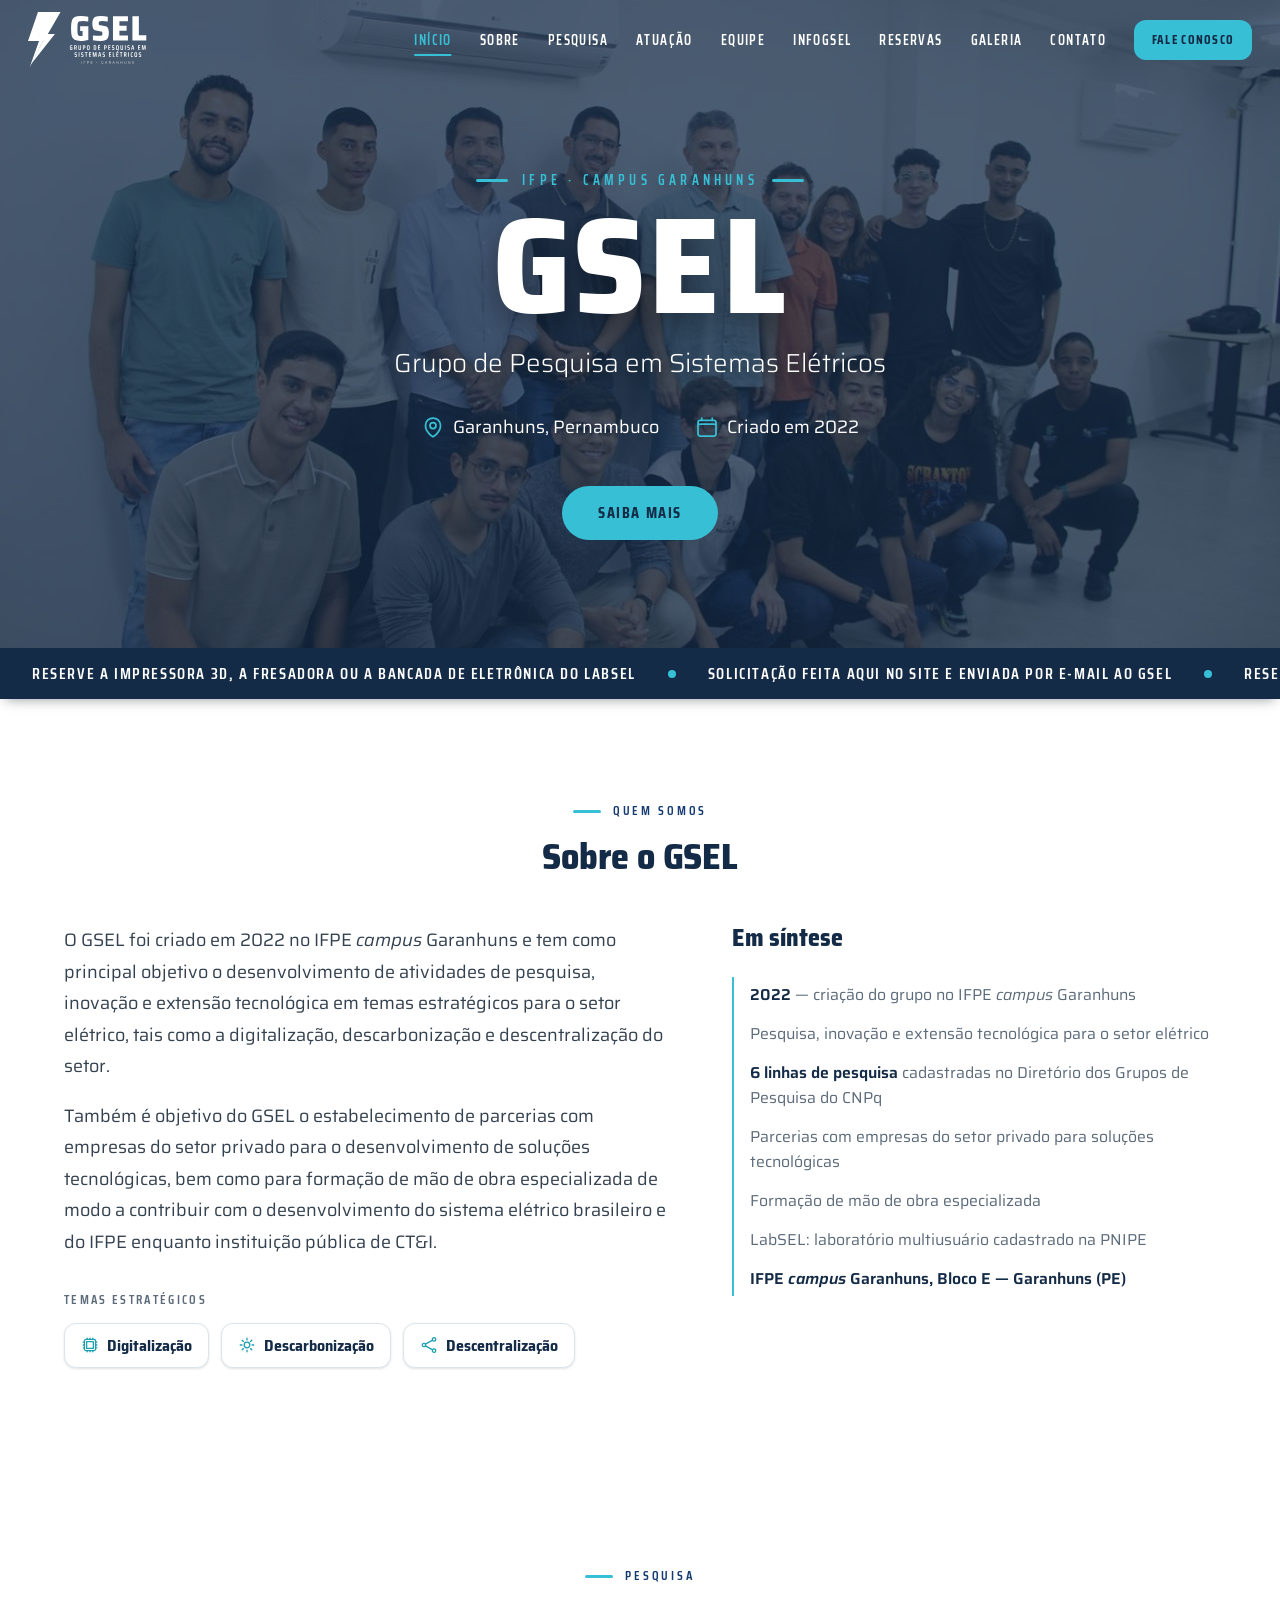
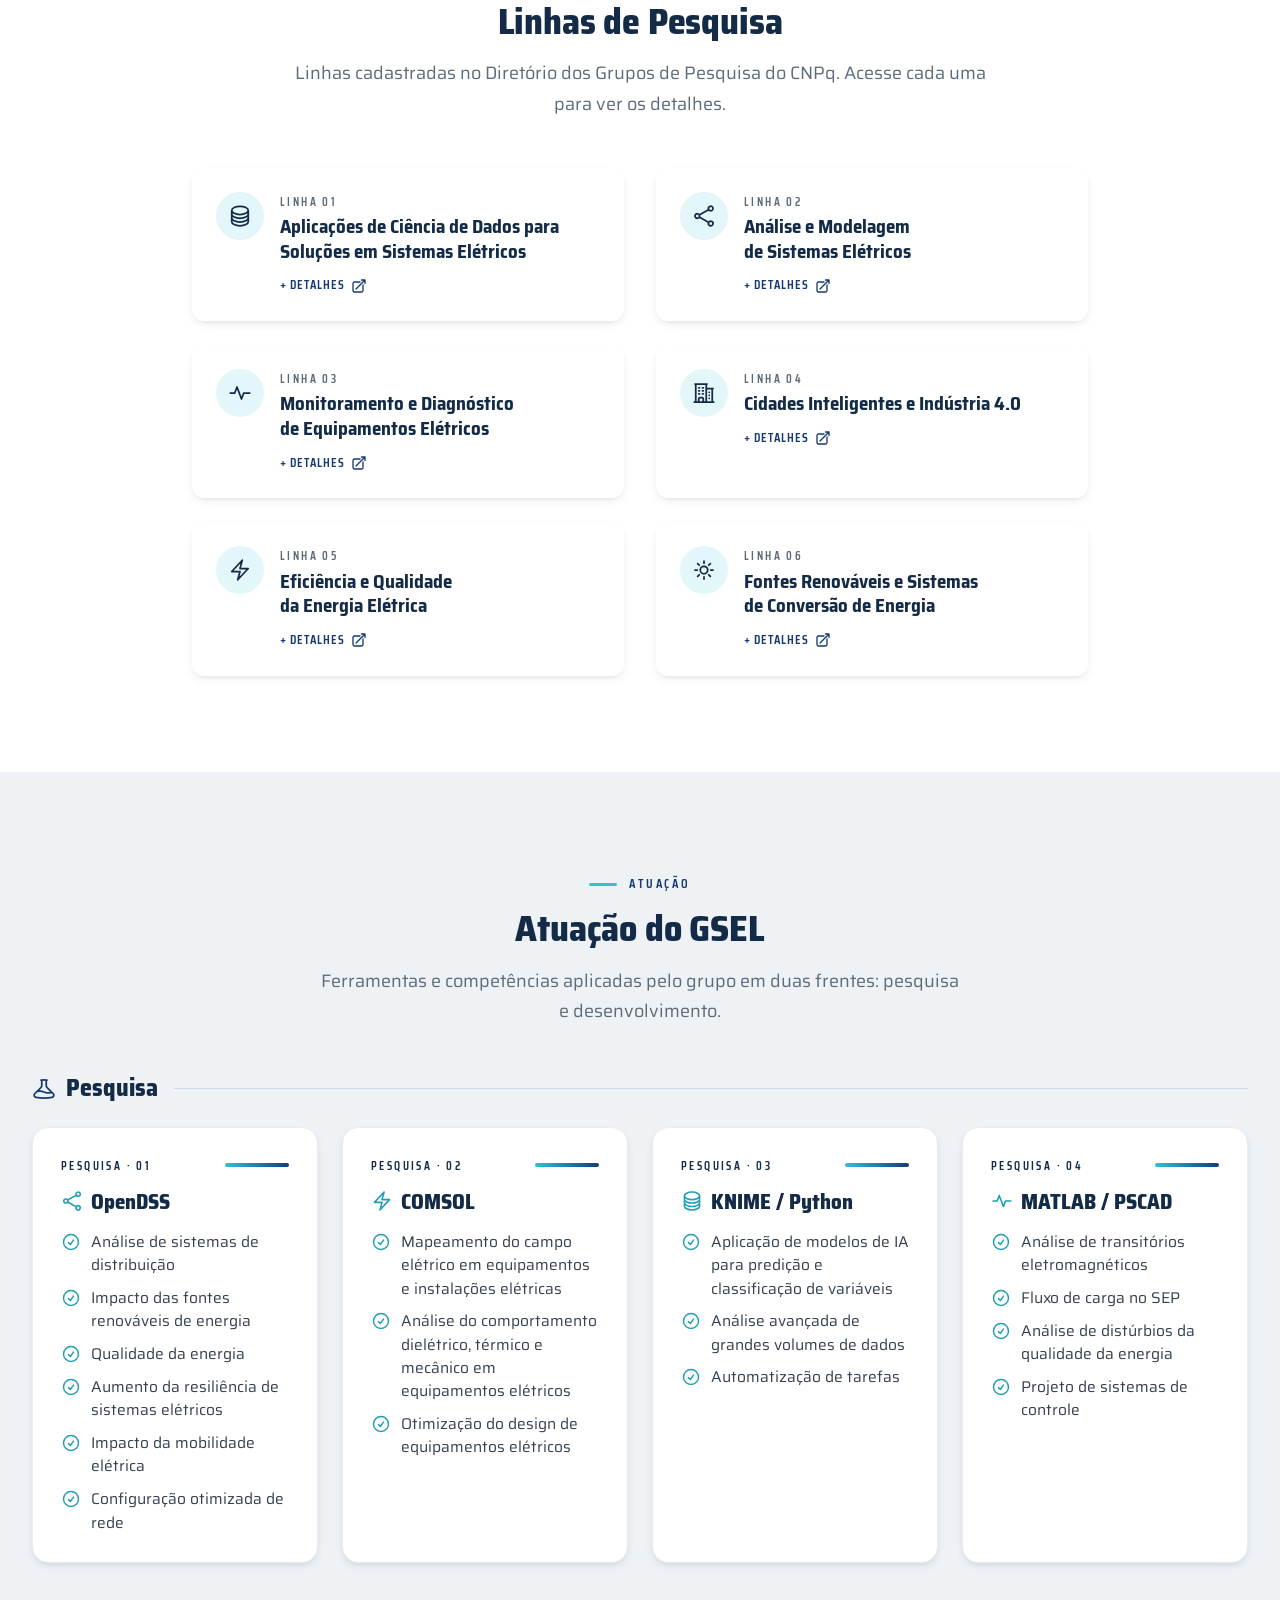
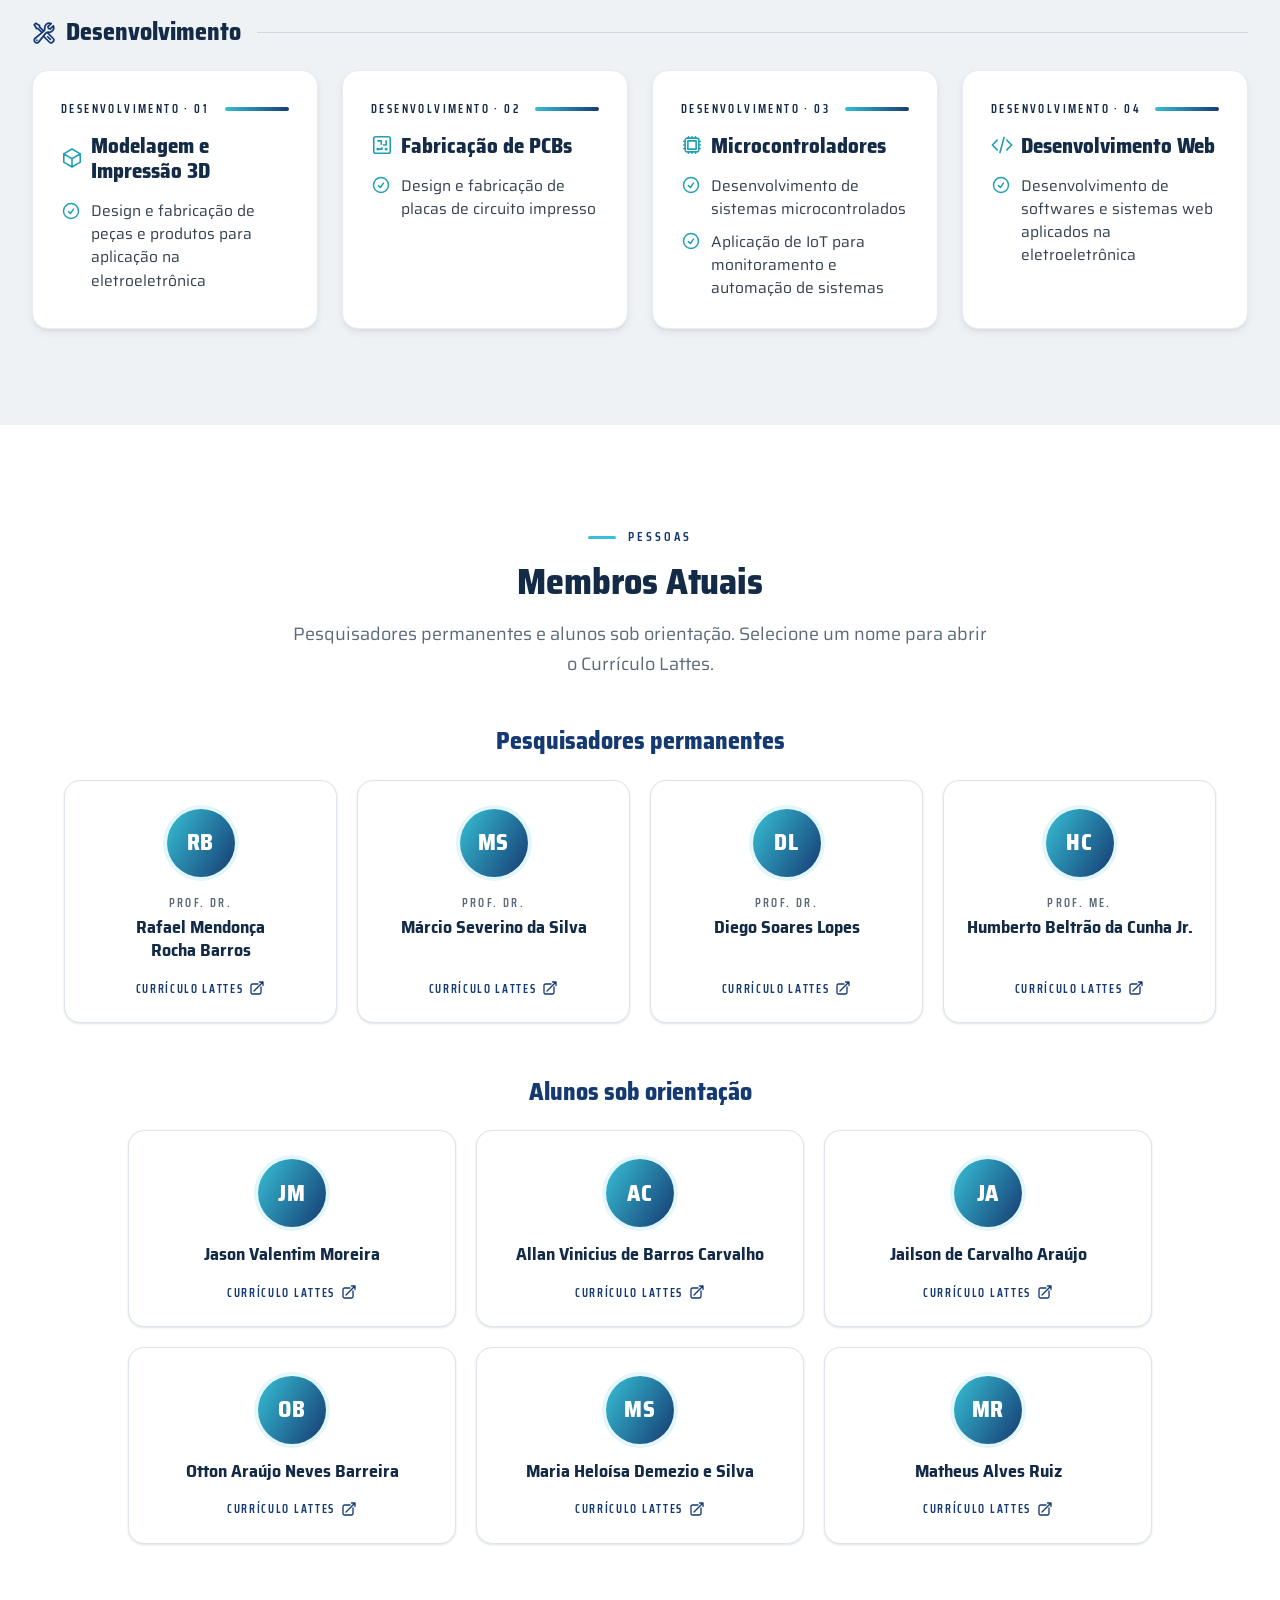
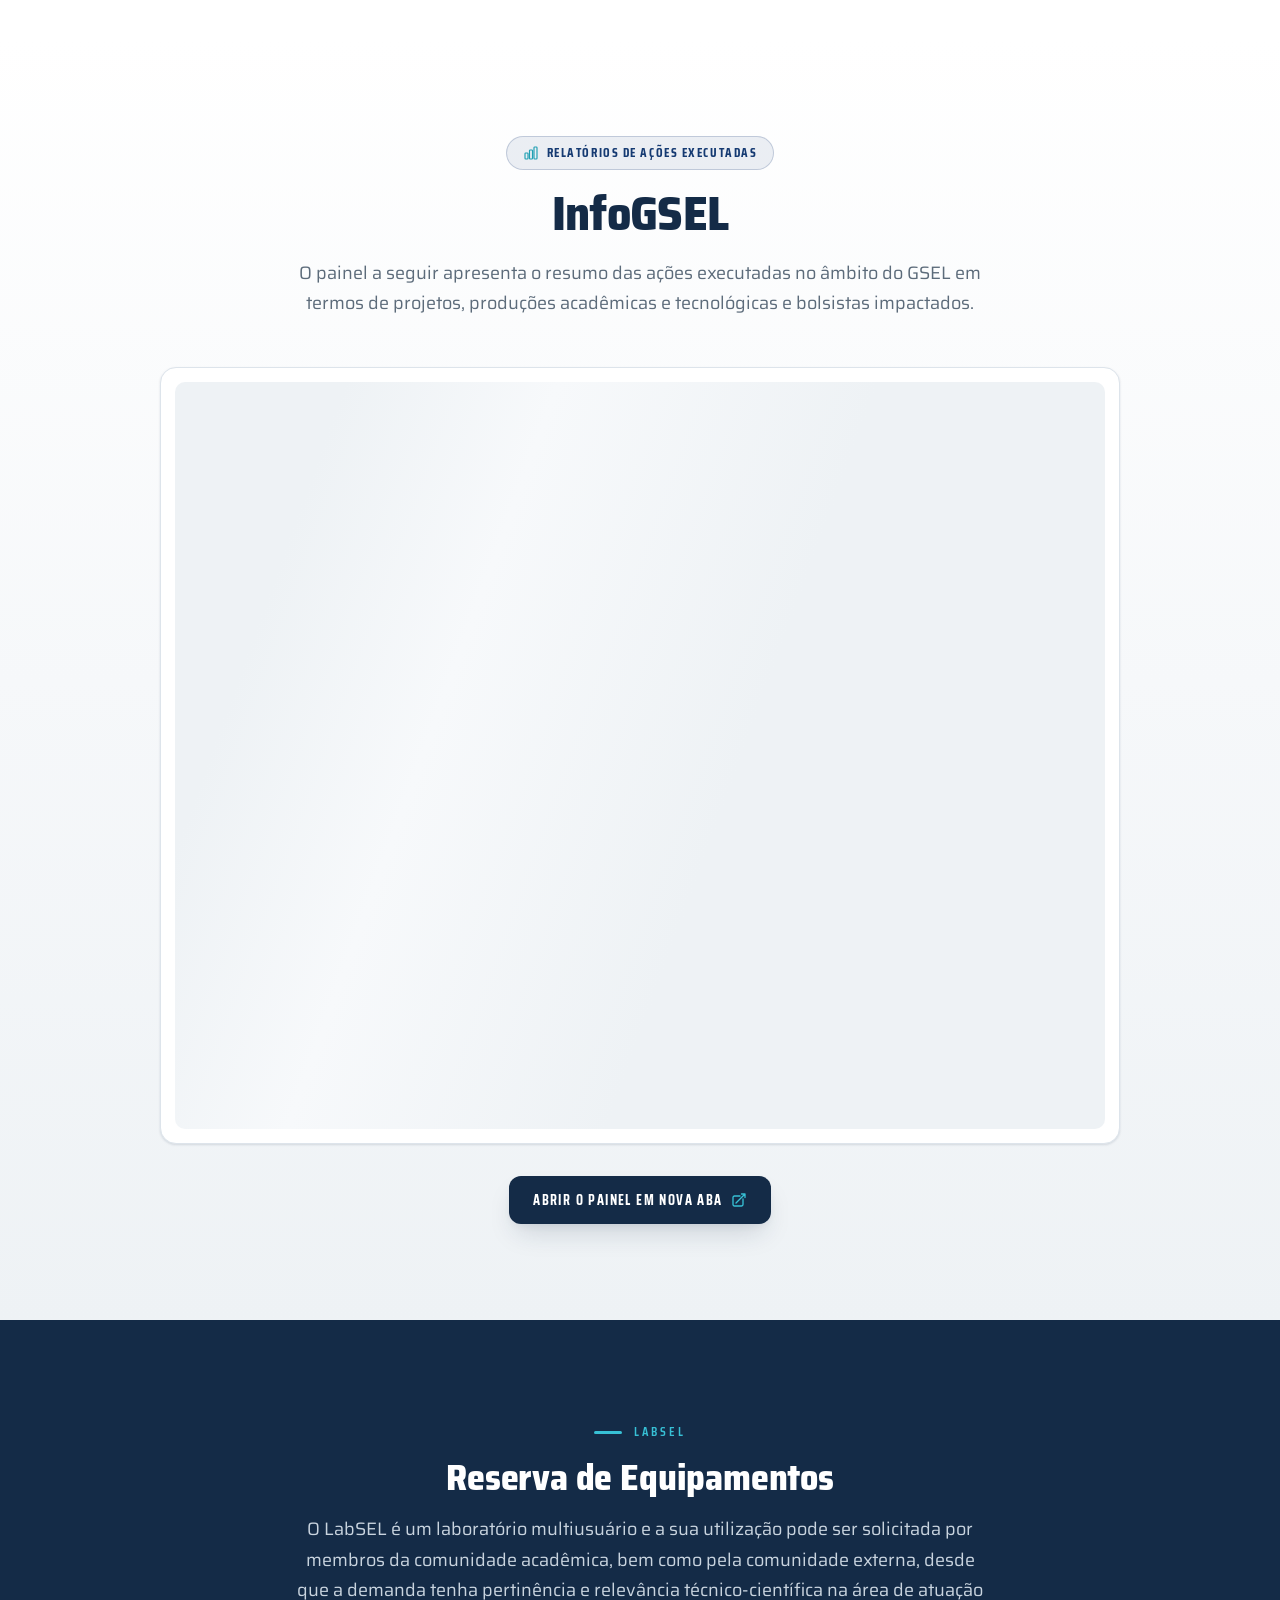
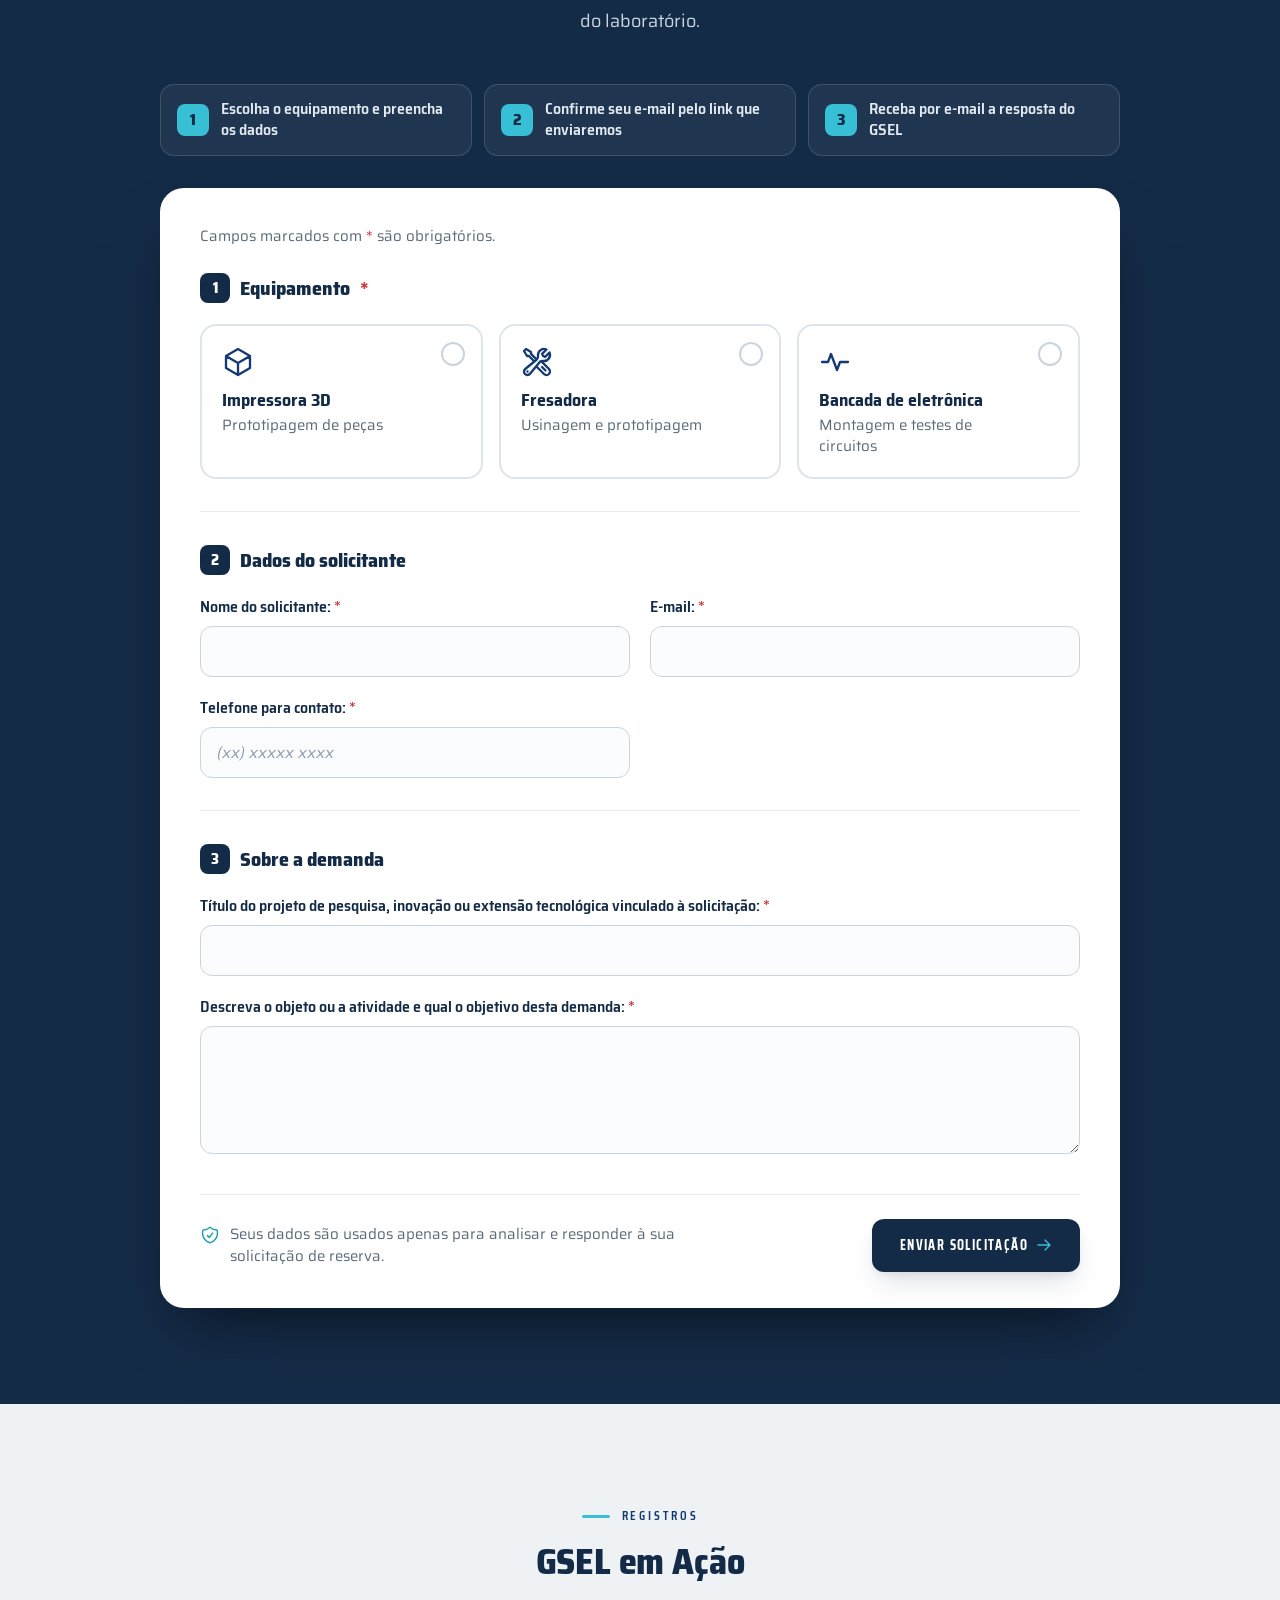
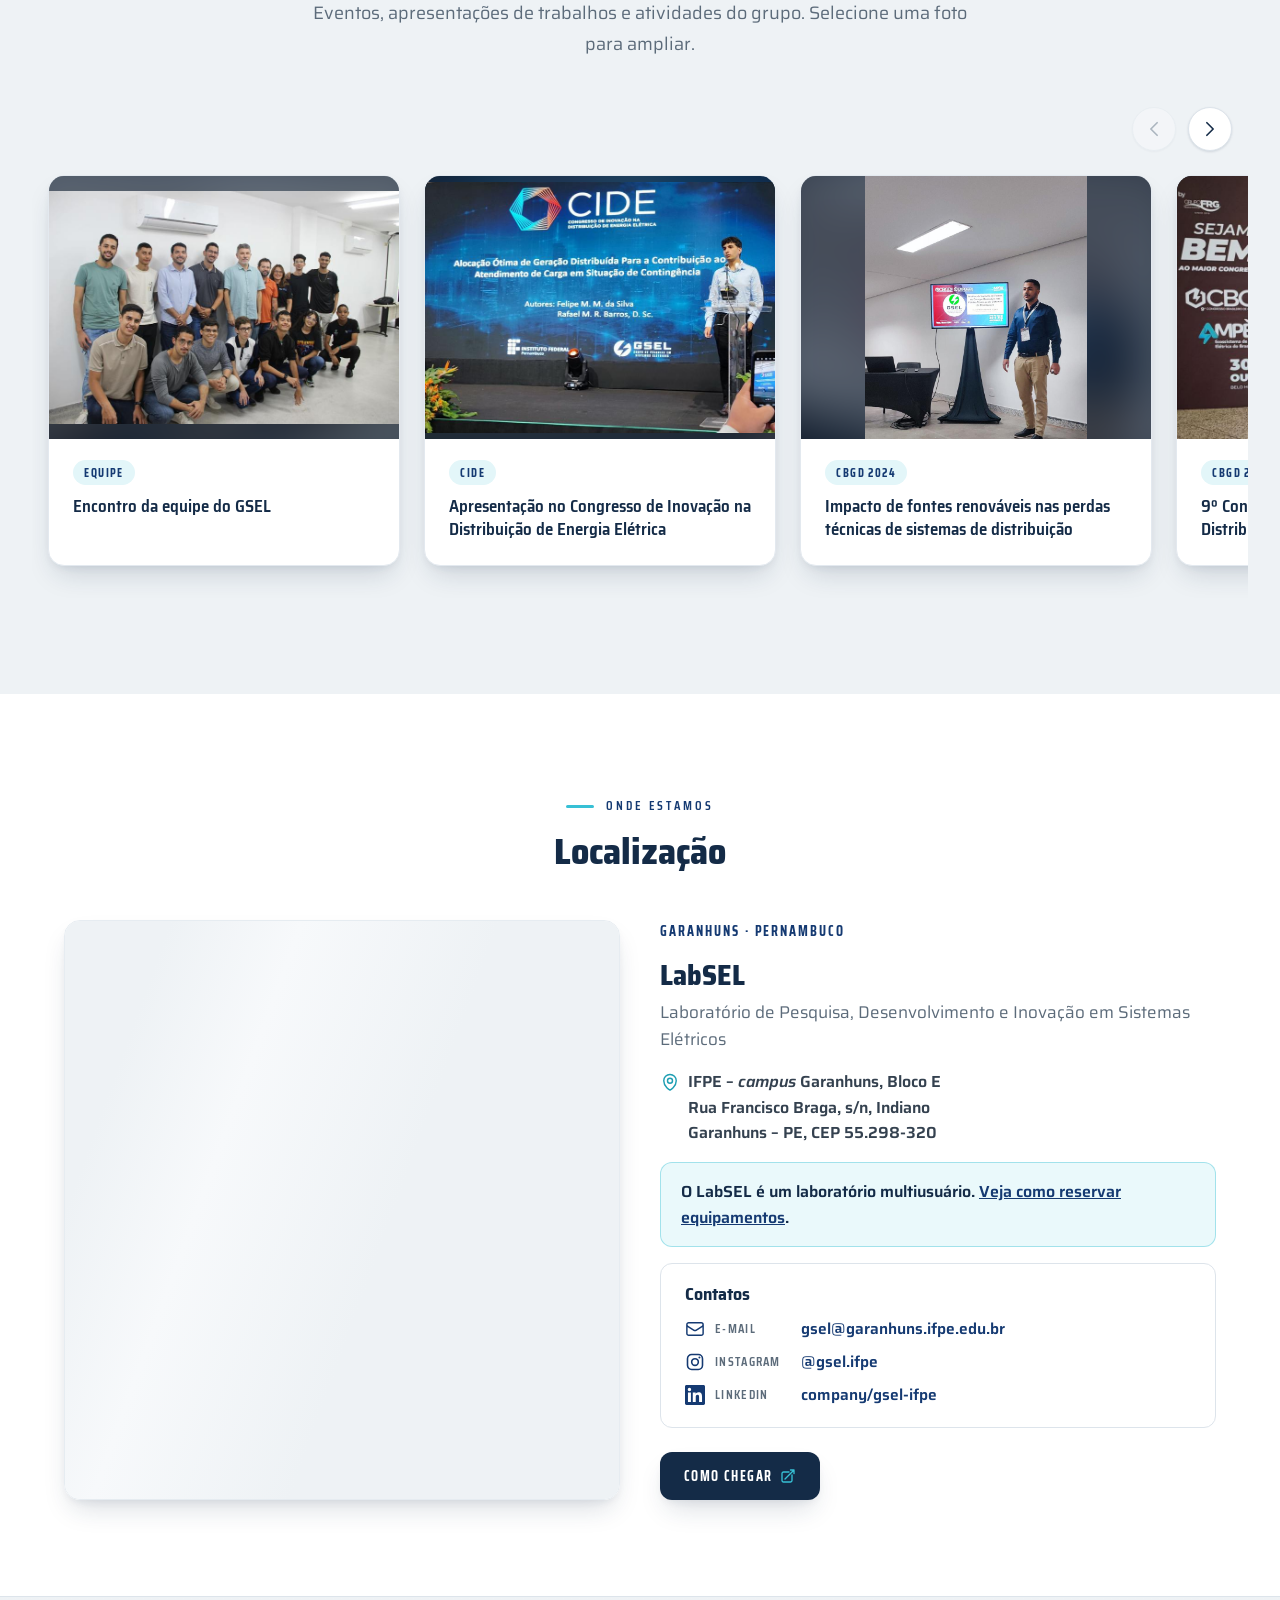
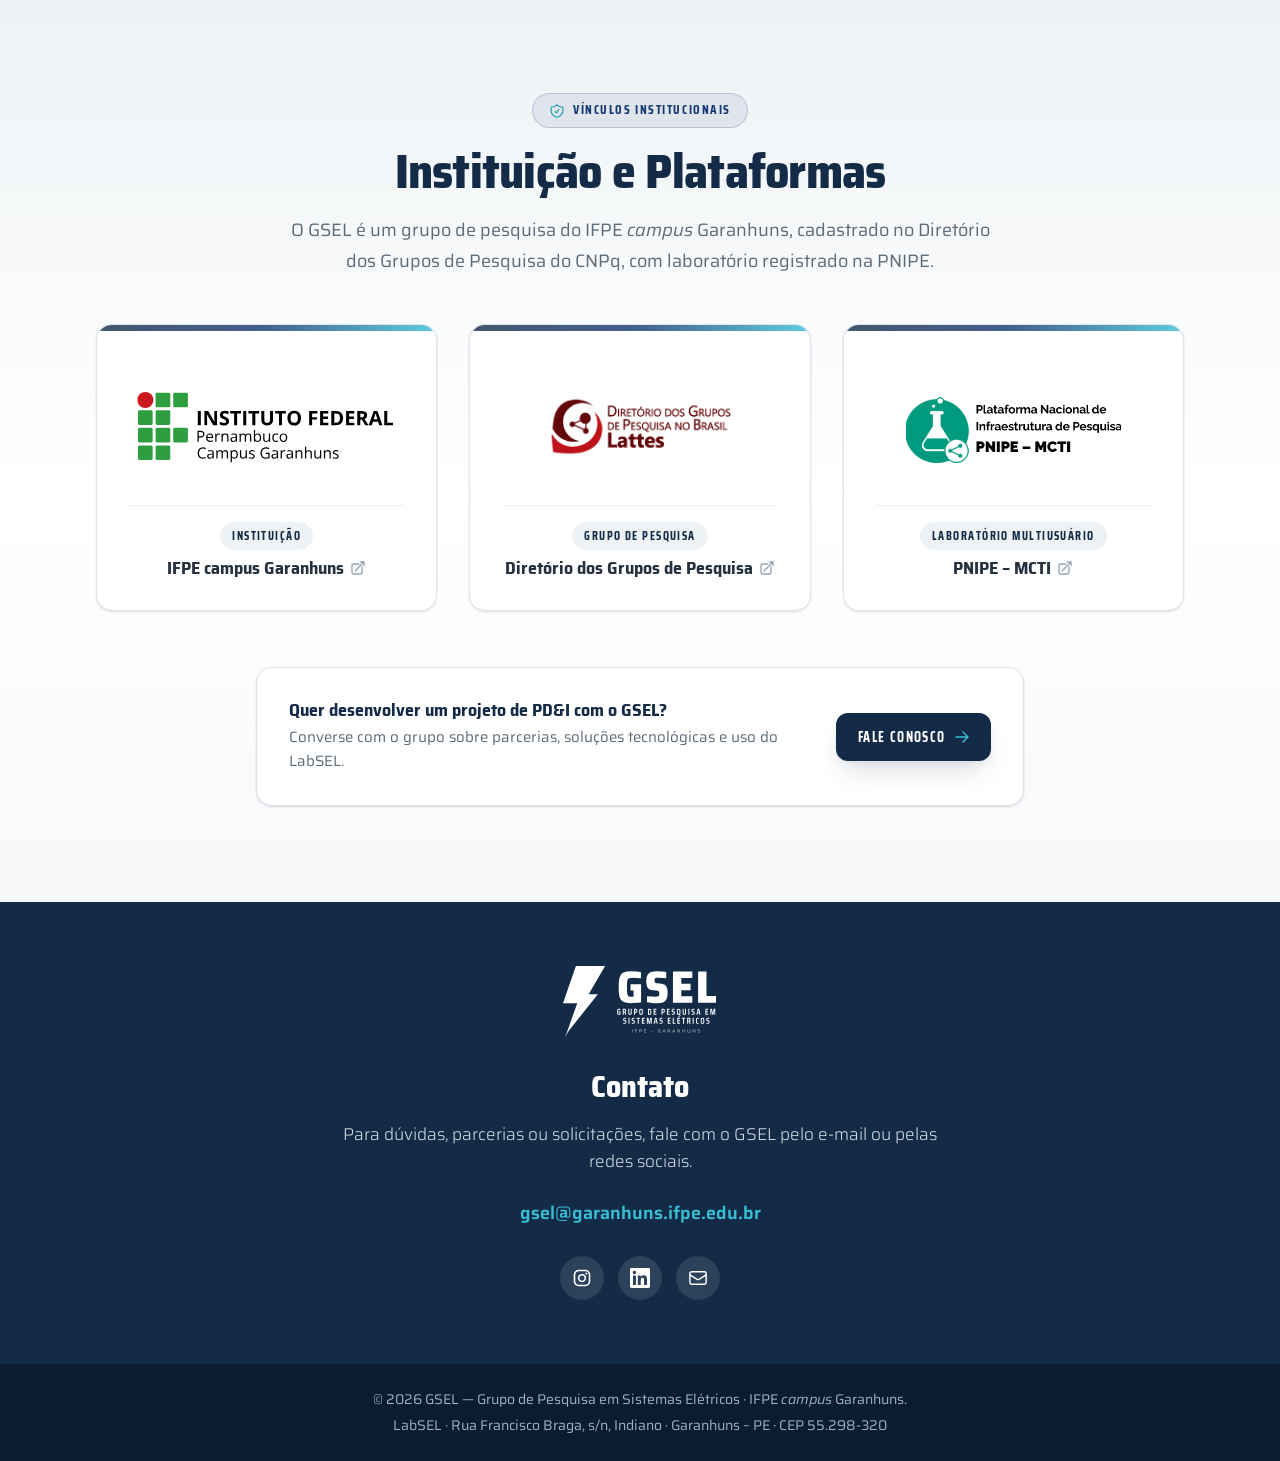
==== commit 4cc44ef9: "Reservas com verificação de e-mail e autorização do GSEL Adiciona o serviço de reservas em Google Ap" ====
--- a/index.html
+++ b/index.html
@@ -508,14 +508,15 @@
         </div>
 
         <ol class="steps reveal">
-          <li><span class="step-num">1</span>Escolha o equipamento</li>
-          <li><span class="step-num">2</span>Preencha os dados da solicitação</li>
-          <li><span class="step-num">3</span>Envie o e-mail gerado ao GSEL</li>
+          <li><span class="step-num">1</span>Escolha o equipamento e preencha os dados</li>
+          <li><span class="step-num">2</span>Confirme seu e-mail pelo link que enviaremos</li>
+          <li><span class="step-num">3</span>Receba por e-mail a resposta do GSEL</li>
         </ol>
 
         <div class="booking reveal">
-          <!-- O formulário não envia dados a nenhum servidor: ele monta um e-mail para o endereço em data-email. -->
-          <form class="booking-form" id="form-reserva" data-email="gsel@garanhuns.ifpe.edu.br" novalidate>
+          <!-- data-endpoint: endereço do app da Web do serviço de reservas (apps-script/LEIAME.md). Ele verifica o
+               e-mail do solicitante e pede a autorização do GSEL. Vazio, o site apenas monta um e-mail para data-email. -->
+          <form class="booking-form" id="form-reserva" data-endpoint="" data-email="gsel@garanhuns.ifpe.edu.br" novalidate>
             <p class="booking-note">Campos marcados com <span class="req">*</span> são obrigatórios.</p>
 
             <fieldset class="booking-block">
@@ -568,6 +569,12 @@
                   <p class="field-error" id="nome-erro"></p>
                 </div>
                 <div class="field">
+                  <label for="email">E-mail: <span class="req" aria-hidden="true">*</span></label>
+                  <input id="email" name="email" type="email" autocomplete="email" maxlength="160" spellcheck="false" required aria-describedby="email-dica email-erro">
+                  <p class="field-help" id="email-dica">Enviaremos um link para você confirmar este e-mail.</p>
+                  <p class="field-error" id="email-erro"></p>
+                </div>
+                <div class="field">
                   <label for="telefone">Telefone para contato: <span class="req" aria-hidden="true">*</span></label>
                   <input id="telefone" name="telefone" type="tel" inputmode="tel" autocomplete="tel-national" maxlength="15" placeholder="(xx) xxxxx xxxx" required aria-describedby="telefone-erro">
                   <p class="field-error" id="telefone-erro"></p>
@@ -614,11 +621,29 @@
               </div>
             </fieldset>
 
+            <div class="armadilha" aria-hidden="true">
+              <label for="site">Deixe este campo em branco</label>
+              <input id="site" name="site" type="text" tabindex="-1" autocomplete="off">
+            </div>
+
             <div class="booking-actions">
-              <p class="booking-privacy"><svg class="icon" aria-hidden="true" focusable="false"><use href="#i-shield"/></svg>Os dados não ficam salvos no site: a solicitação é enviada pelo seu próprio e-mail para gsel@garanhuns.ifpe.edu.br.</p>
+              <p class="booking-privacy"><svg class="icon" aria-hidden="true" focusable="false"><use href="#i-shield"/></svg>Seus dados são usados apenas para analisar e responder à sua solicitação de reserva.</p>
               <button class="btn btn--azul" type="submit">Enviar solicitação <svg class="icon-sm" aria-hidden="true" focusable="false"><use href="#i-arrow"/></svg></button>
             </div>
+
+            <div class="booking-alert" id="reserva-alerta" role="alert" hidden>
+              <p id="reserva-alerta-texto"></p>
+              <button class="btn btn--linha" type="button" id="reserva-por-email" hidden>Enviar por e-mail</button>
+            </div>
           </form>
+
+          <div class="booking-done" id="reserva-enviada" tabindex="-1" aria-labelledby="reserva-enviada-titulo" hidden>
+            <span class="done-icon" aria-hidden="true"><svg class="icon" focusable="false"><use href="#i-mail"/></svg></span>
+            <h3 id="reserva-enviada-titulo">Confirme seu e-mail</h3>
+            <p>Enviamos um link de confirmação para <strong id="reserva-enviada-email"></strong>. Abra a mensagem e clique em <strong>Confirmar e-mail</strong> para que a solicitação chegue ao GSEL.</p>
+            <p class="done-tip">O link vale por 24 horas. Se não encontrar a mensagem, procure na caixa de spam. Depois da análise, você recebe a resposta do GSEL por e-mail.</p>
+            <button class="text-link done-reset" type="button" data-reserva-nova>Fazer nova solicitação</button>
+          </div>
 
           <div class="booking-done" id="reserva-pronta" tabindex="-1" aria-labelledby="reserva-pronta-titulo" hidden>
             <span class="done-icon" aria-hidden="true"><svg class="icon" focusable="false"><use href="#i-tick"/></svg></span>
@@ -632,7 +657,7 @@
               <button class="btn btn--linha" type="button" id="reserva-copiar">Copiar mensagem</button>
             </div>
             <pre class="done-preview" id="reserva-texto"></pre>
-            <button class="text-link done-reset" type="button" id="reserva-nova">Fazer nova solicitação</button>
+            <button class="text-link done-reset" type="button" data-reserva-nova>Fazer nova solicitação</button>
           </div>
         </div>
       </div>
--- a/assets/css/style.css
+++ b/assets/css/style.css
@@ -1498,6 +1498,44 @@
 }
 
 .field-error:empty { display: none; }
+
+.field-help {
+  margin-top: 0.375rem;
+  font-size: 0.875rem;
+  line-height: 1.45;
+  color: var(--grafite);
+}
+
+/* Campo-armadilha para robôs: fora da tela e fora da ordem de tabulação */
+.armadilha {
+  position: absolute;
+  width: 1px;
+  height: 1px;
+  overflow: hidden;
+  clip: rect(0, 0, 0, 0);
+  white-space: nowrap;
+}
+
+.booking-alert {
+  display: flex;
+  flex-wrap: wrap;
+  align-items: center;
+  gap: 0.75rem 1rem;
+  margin-top: 1.25rem;
+  padding: 1rem 1.25rem;
+  border-left: 4px solid #c93a3a;
+  border-radius: 0.75rem;
+  background: #fff4f4;
+  font-weight: 500;
+  color: #8f2525;
+}
+
+.booking-alert p { flex: 1 1 18rem; }
+
+.btn[aria-busy="true"] {
+  opacity: 0.7;
+  cursor: progress;
+}
 
 .booking-block > .field-error { margin-top: 0.75rem; }
 
